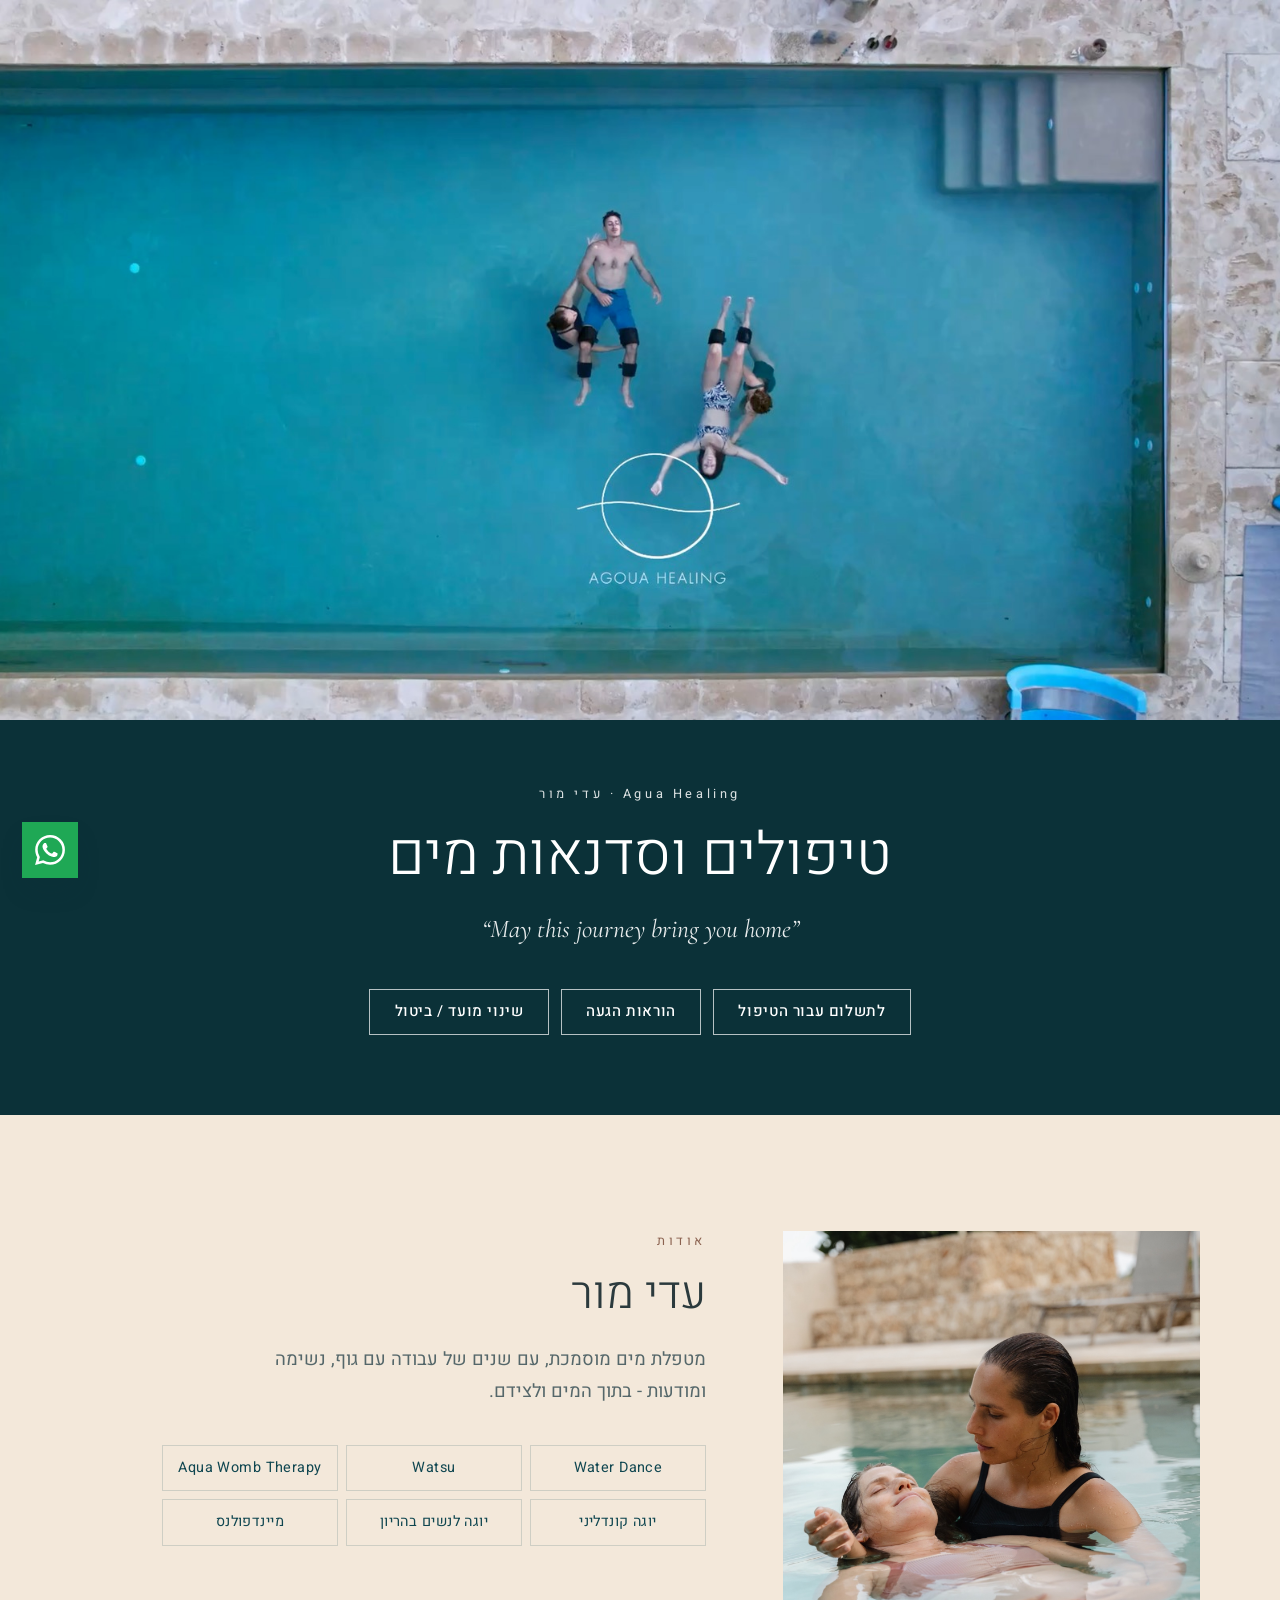
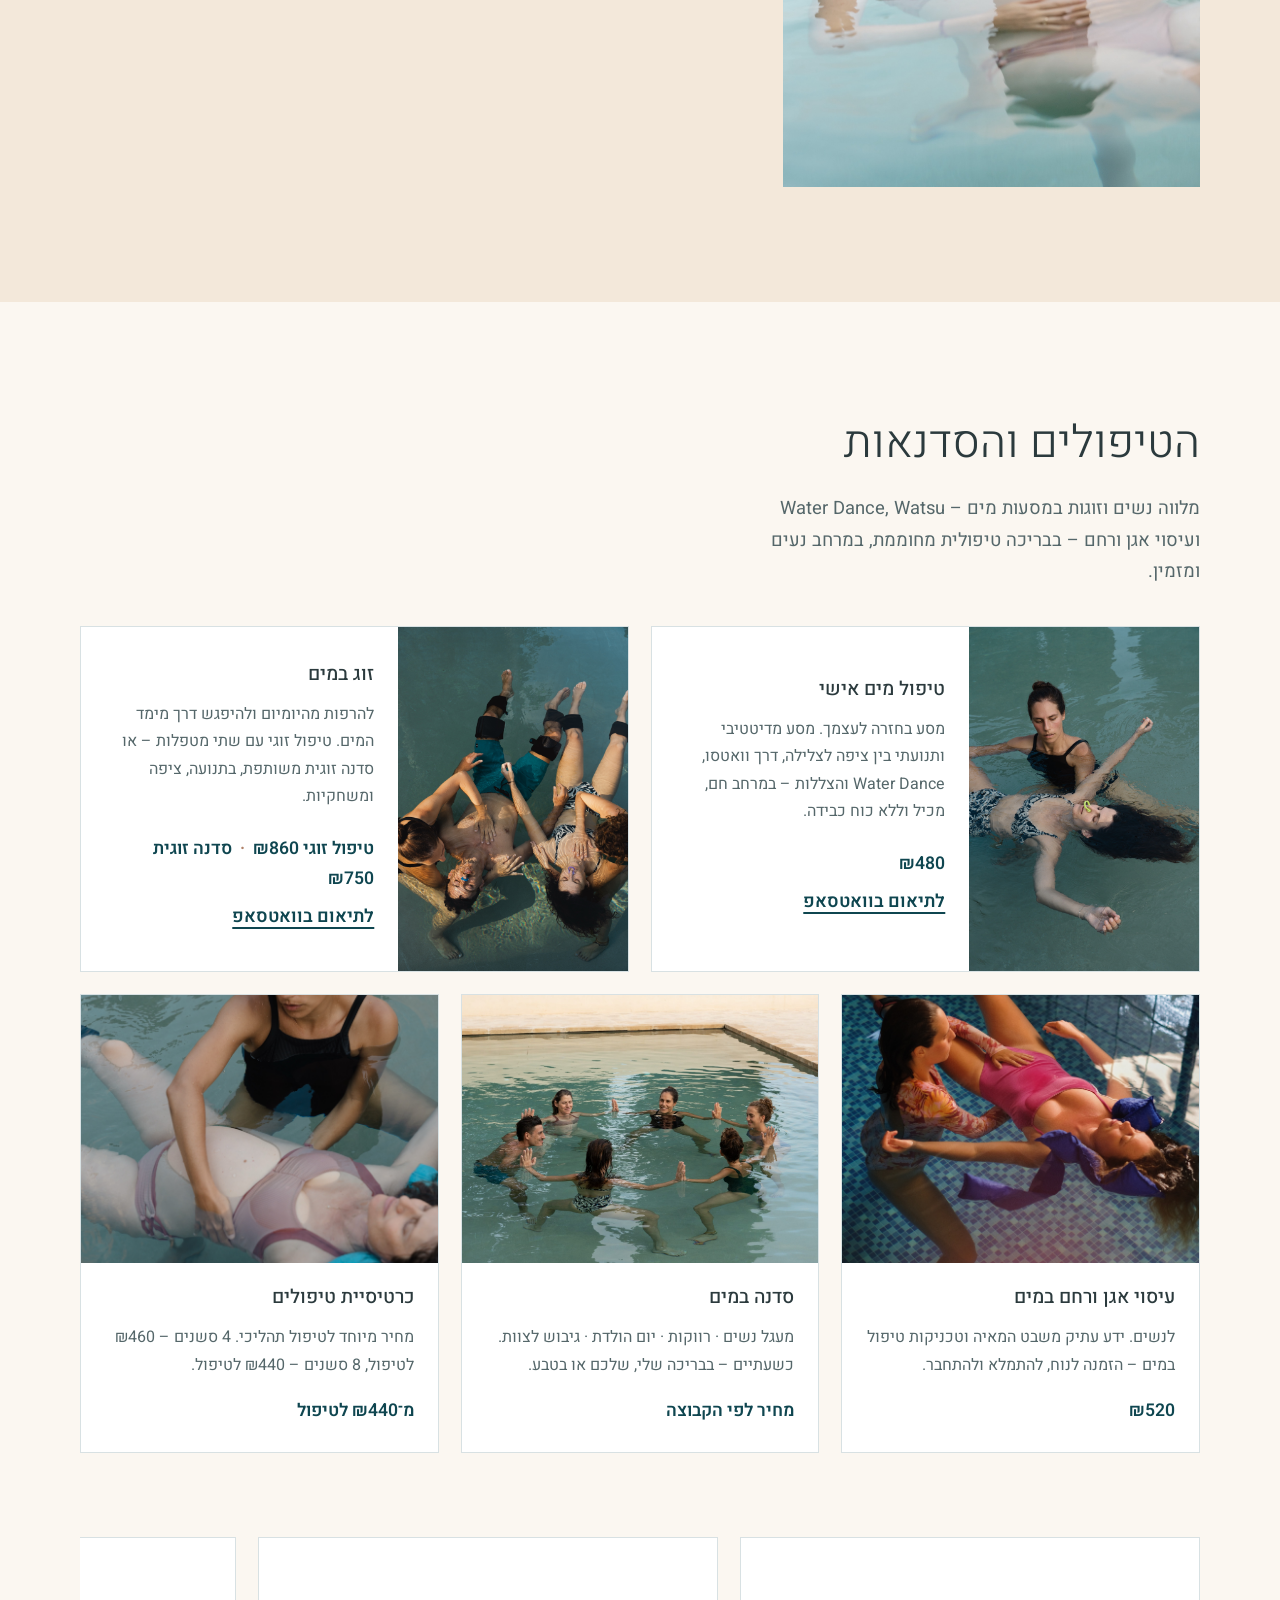
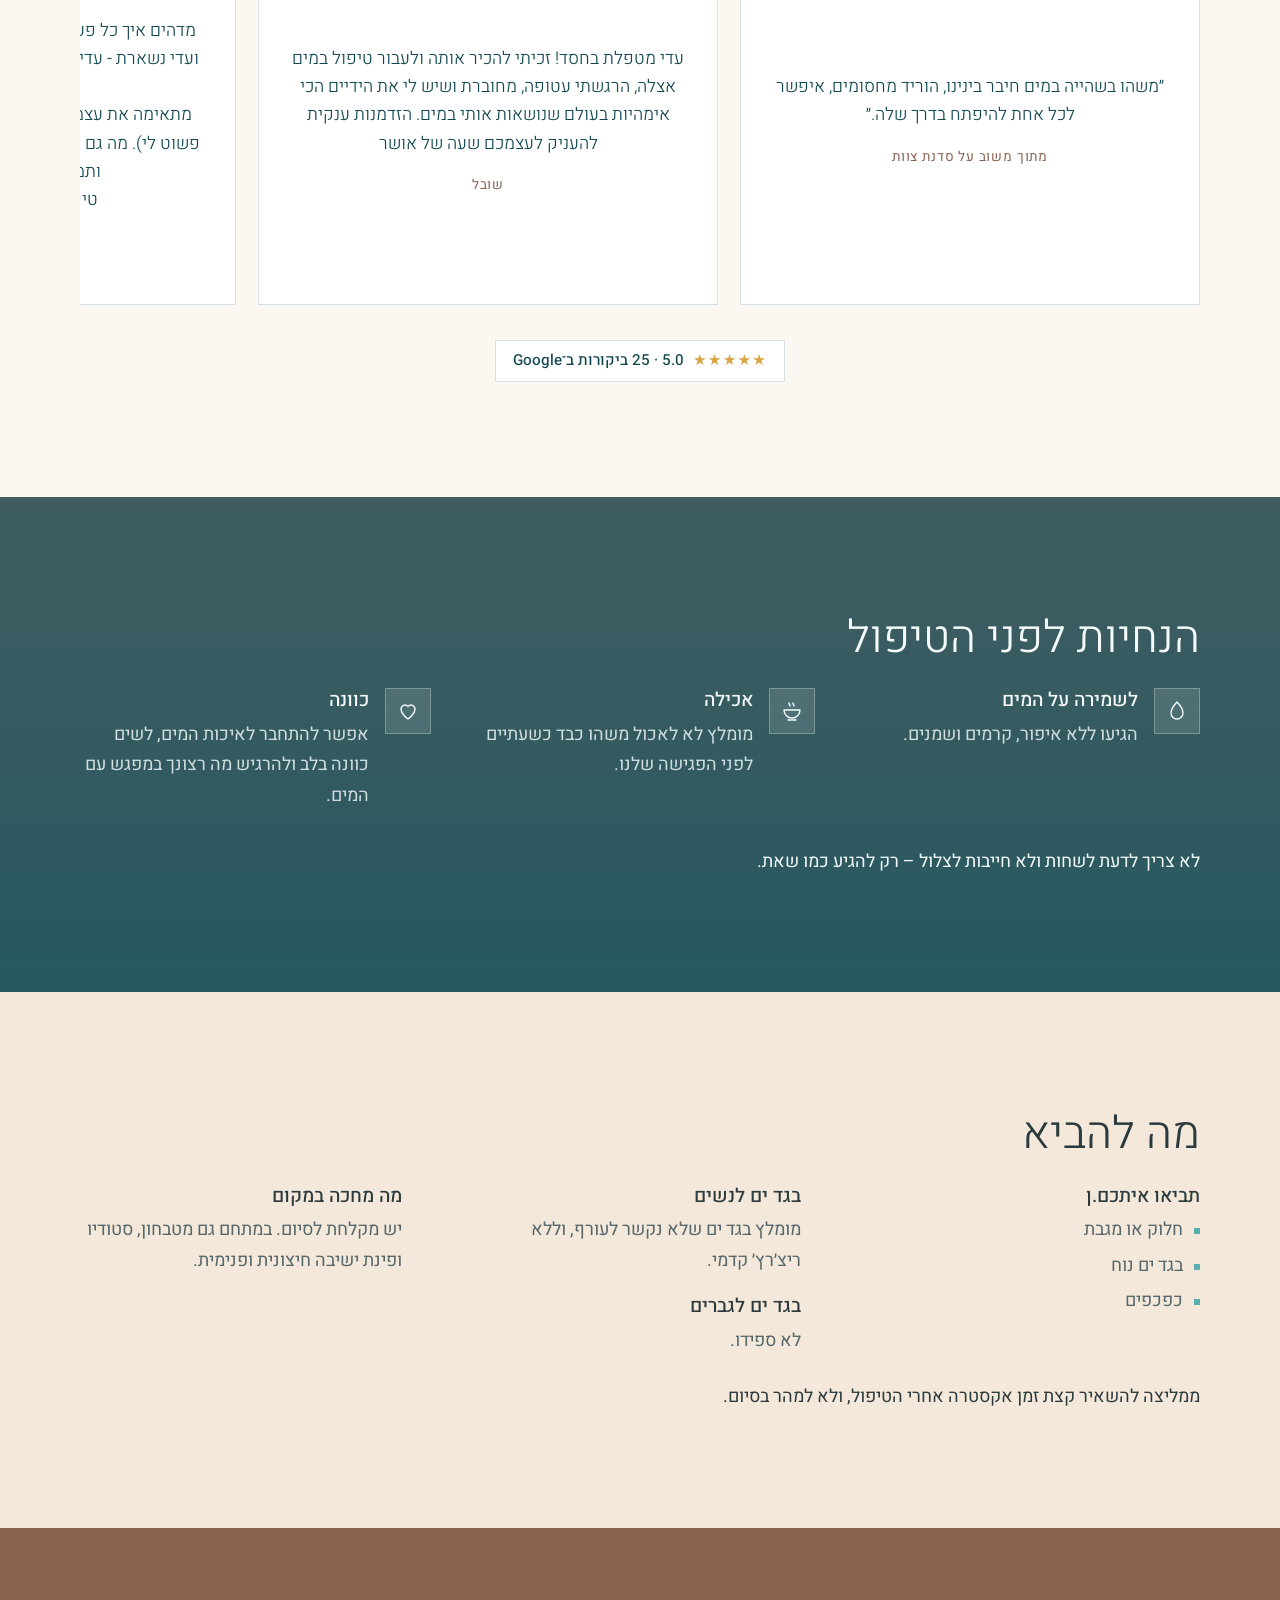
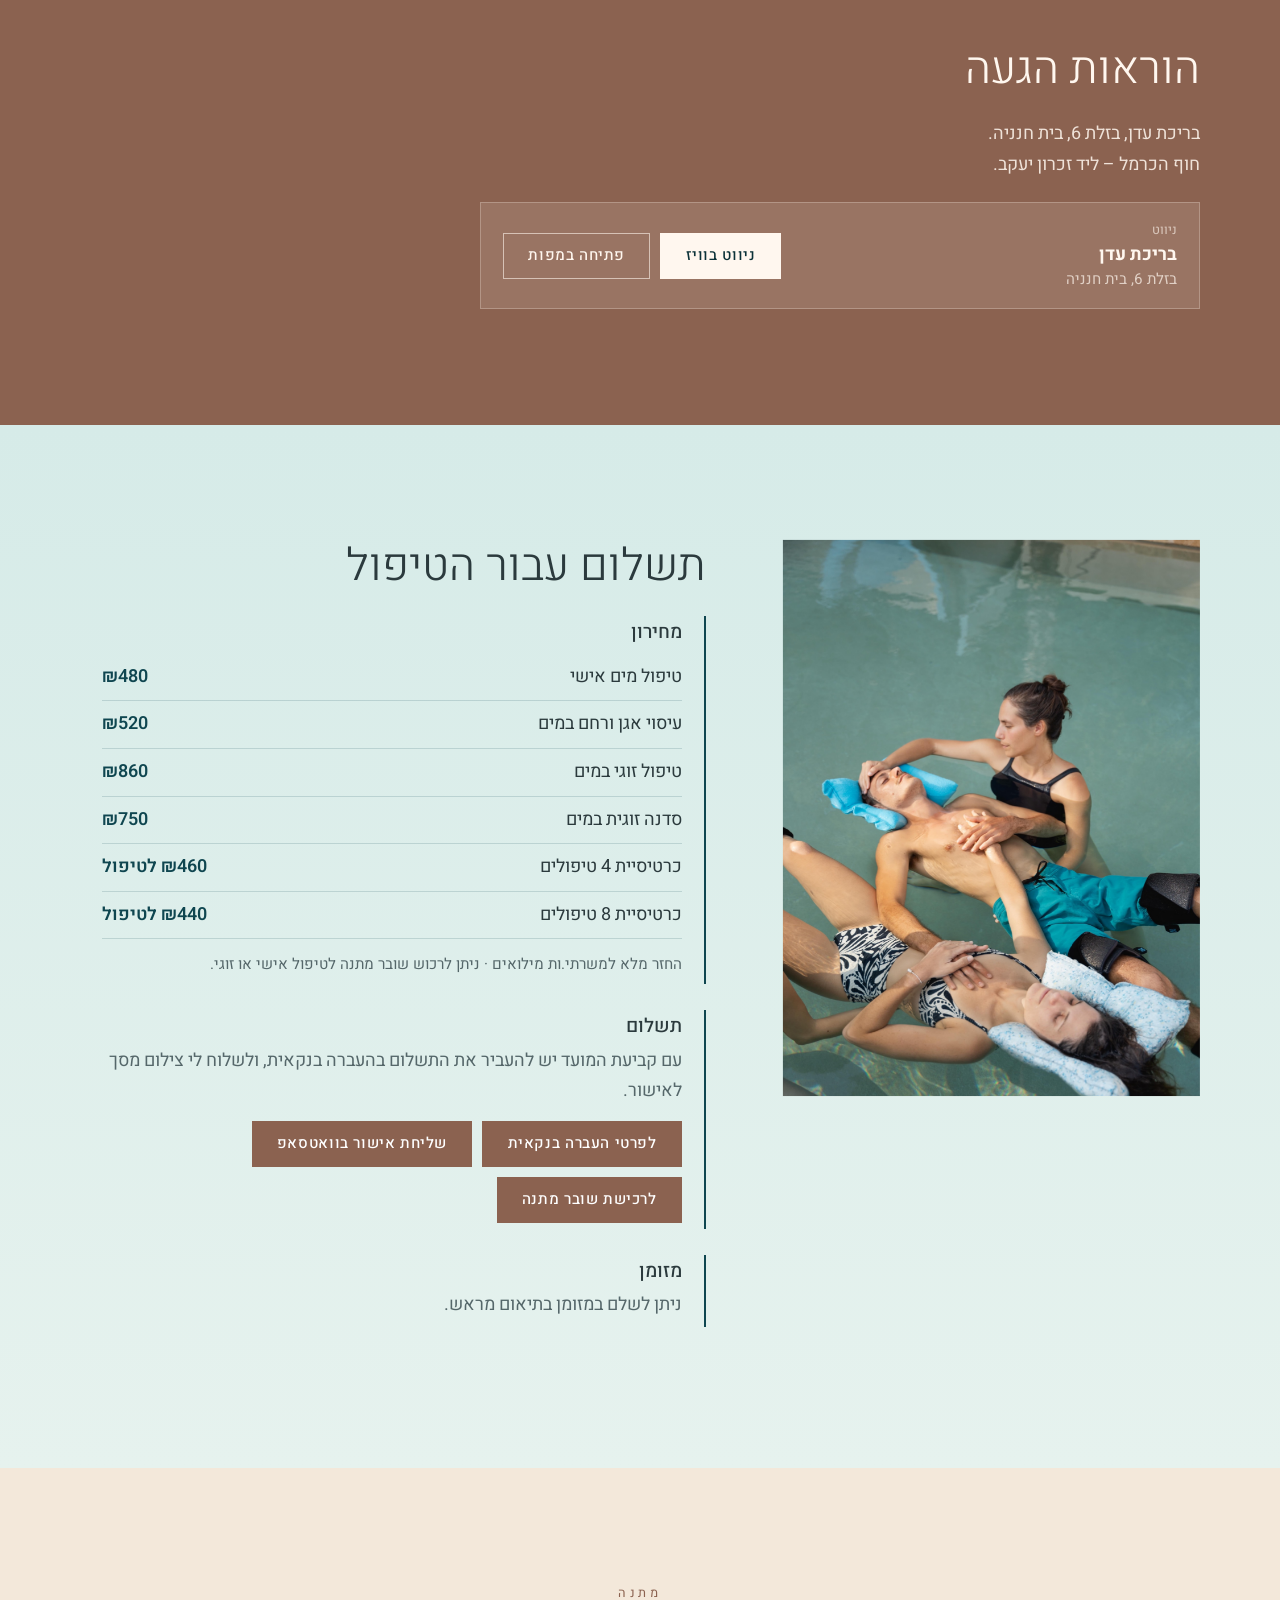
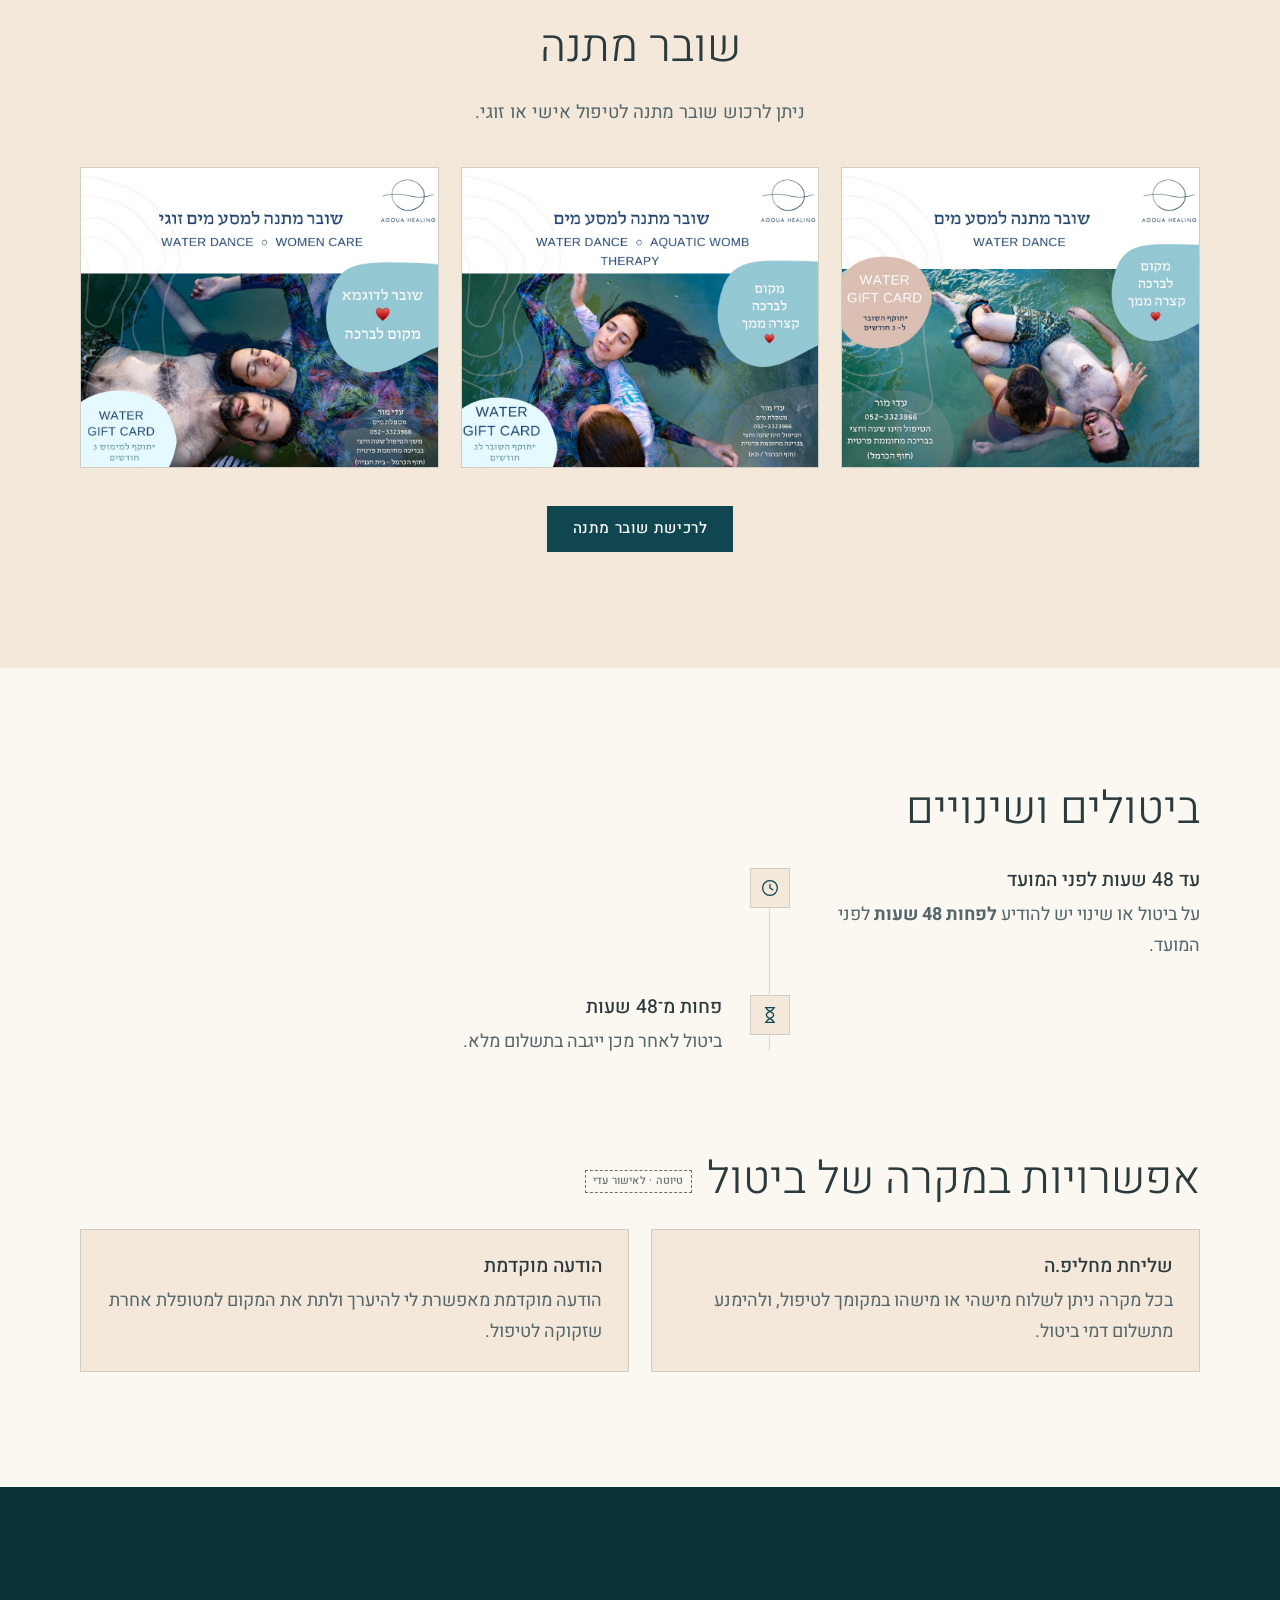
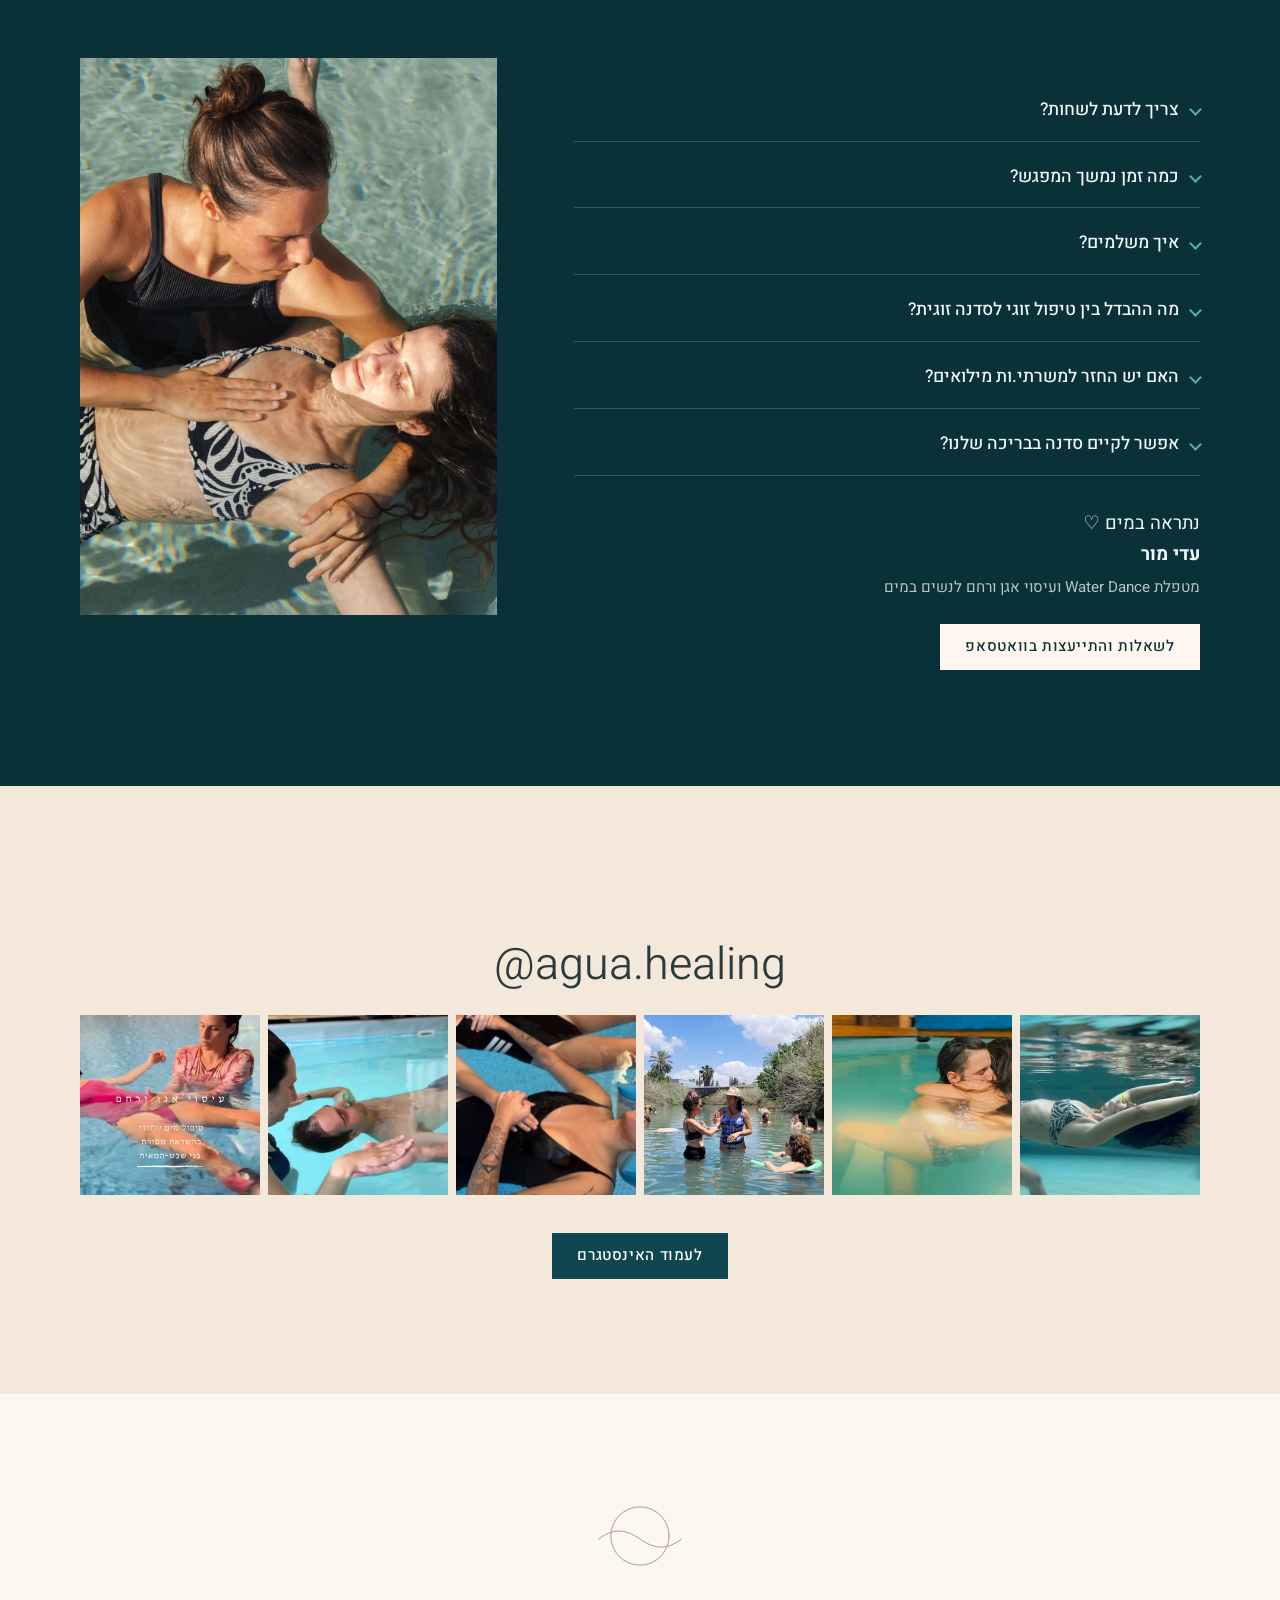
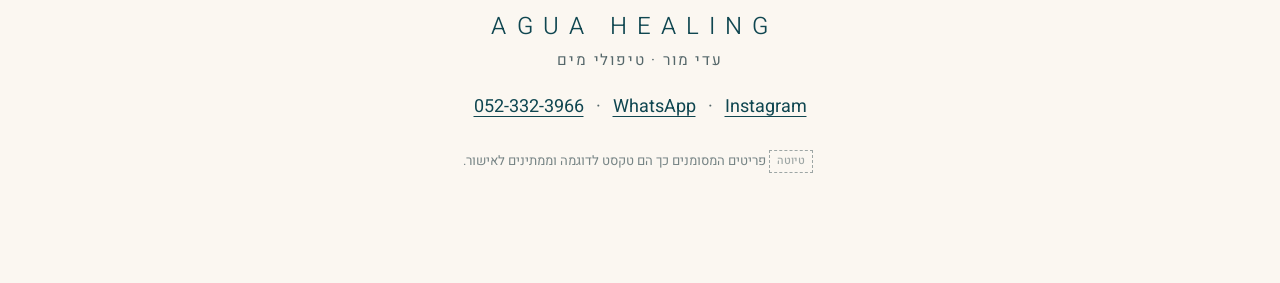
==== index.html @ d7720eac "Deploy dev d6b01df" ====
<!doctype html>
<html lang="he" dir="rtl">
<head>
  <meta charset="utf-8">
  <meta name="robots" content="noindex, nofollow">
  <meta name="viewport" content="width=device-width, initial-scale=1">
  <title>עדי מור · טיפולי מים – Agua Healing</title>
  <meta name="description" content="טיפולי מים בציפה וצלילה וסדנאות בבריכת עדן, בית חנניה. Water Dance, וואטסו ועיסוי אגן ורחם במים. טיפולים, מחירים, הגעה ותשלום.">
  <meta name="color-scheme" content="light dark">
  <meta name="theme-color" content="#f3e8da">
  <link rel="preconnect" href="https://fonts.googleapis.com">
  <link rel="preconnect" href="https://fonts.gstatic.com" crossorigin>
  <link href="https://fonts.googleapis.com/css2?family=Cormorant+Garamond:ital,wght@1,400;1,500&family=Heebo:wght@300;400;500;600;700&display=swap" rel="stylesheet">
  <link rel="stylesheet" href="css/styles.css">
  <script>
    (function (root) {
      root.classList.add('js');
      // Samsung Internet in dark mode repaints light pages dark and ignores color-scheme. The page
      // cannot tell when that is happening (prefers-color-scheme reports light and system colors
      // resolve light there), so 'fd' is set for every Samsung Internet visitor. It switches on the
      // guard in styles.css / main.js. '#fd' in the address forces it on in any browser, for testing.
      if (/SamsungBrowser/i.test(navigator.userAgent) || location.hash === '#fd') root.classList.add('fd');
    })(document.documentElement);
  </script>
</head>
<body>

  <!-- ============ HERO ============ -->
  <header class="hero" id="top">
    <!-- Adi's film carries its own titles in the middle of the frame, so the page's
         heading sits below it rather than on top. -->
    <figure class="hero__media">
      <video autoplay muted loop playsinline preload="metadata" poster="assets/img/hero-poster.jpg" width="1920" height="1080" aria-label="סרטון: טיפולי וסדנאות מים בבריכה">
        <!-- HEVC first: same quality at about 60% of the size; browsers without it fall back to H.264 -->
        <source src="assets/video/hero-hevc.mp4" type='video/mp4; codecs="hvc1"'>
        <source src="assets/video/hero.mp4" type="video/mp4">
      </video>
    </figure>
    <div class="hero__text">
      <div class="wrap">
        <p class="eyebrow load" style="--d:0">Agua Healing · עדי מור</p>
        <h1 class="load" style="--d:1">טיפולים וסדנאות מים</h1>
        <p class="slogan load" style="--d:2">“May this journey bring you home”</p>
        <nav class="hero__nav load" style="--d:3" aria-label="ניווט מהיר">
          <a class="btn" href="#payment">לתשלום עבור הטיפול</a>
          <a class="btn" href="#directions">הוראות הגעה</a>
          <a class="btn" href="#cancel">שינוי מועד / ביטול</a>
        </nav>
      </div>
    </div>
  </header>

  <main>

    <!-- ============ ABOUT ============ -->
    <section class="section section--sand" id="about">
      <div class="wrap split split--about">
        <figure class="split__media reveal">
          <img src="assets/img/adi-about.jpg" alt="עדי מור מטפלת בבריכה" loading="lazy" width="1466" height="2200">
        </figure>
        <div class="split__text">
          <p class="eyebrow reveal">אודות</p>
          <h2 class="reveal">עדי מור</h2>
          <p class="lead reveal">מטפלת מים מוסמכת, עם שנים של עבודה עם גוף, נשימה ומודעות - בתוך המים ולצידם.</p>
          <ul class="methods reveal">
            <li dir="ltr">Water Dance</li>
            <li dir="ltr">Watsu</li>
            <li dir="ltr">Aqua Womb Therapy</li>
            <li>יוגה קונדליני</li>
            <li>יוגה לנשים בהריון</li>
            <li>מיינדפולנס</li>
          </ul>
        </div>
      </div>
    </section>

    <!-- ============ TREATMENTS ============ -->
    <section class="section section--shell" id="treatments">
      <div class="wrap">
        <h2 class="reveal">הטיפולים והסדנאות</h2>
        <p class="lead reveal">מלווה נשים וזוגות במסעות מים – Water Dance, Watsu ועיסוי אגן ורחם – בבריכה טיפולית מחוממת, במרחב נעים ומזמין.</p>

        <div class="cards">
          <article class="card card--wide reveal">
            <img src="assets/img/treat-personal.jpg" alt="טיפול מים אישי בציפה" loading="lazy" width="1466" height="2200">
            <div class="card__body">
              <h3>טיפול מים אישי</h3>
              <p>מסע בחזרה לעצמך. מסע מדיטטיבי ותנועתי בין ציפה לצלילה, דרך וואטסו, Water Dance והצללות – במרחב חם, מכיל וללא כוח כבידה.</p>
              <p class="price">₪480</p>
              <a class="link" href="https://wa.me/972523323966?text=%D7%94%D7%99%D7%99%20%D7%A2%D7%93%D7%99%2C%20%D7%90%D7%A9%D7%9E%D7%97%20%D7%9C%D7%A4%D7%A8%D7%98%D7%99%D7%9D%20%D7%A2%D7%9C%20%D7%98%D7%99%D7%A4%D7%95%D7%9C%20%D7%9E%D7%99%D7%9D%20%D7%90%D7%99%D7%A9%D7%99" target="_blank" rel="noopener">לתיאום בוואטסאפ</a>
            </div>
          </article>

          <article class="card card--wide reveal" style="--d:1">
            <img src="assets/img/treat-couple.jpg" alt="טיפול זוגי במים" loading="lazy" width="1466" height="2200">
            <div class="card__body">
              <h3>זוג במים</h3>
              <p>להרפות מהיומיום ולהיפגש דרך מימד המים. טיפול זוגי עם שתי מטפלות – או סדנה זוגית משותפת, בתנועה, ציפה ומשחקיות.</p>
              <p class="price">טיפול זוגי ₪860 <span>·</span> סדנה זוגית ₪750</p>
              <a class="link" href="https://wa.me/972523323966?text=%D7%94%D7%99%D7%99%20%D7%A2%D7%93%D7%99%2C%20%D7%90%D7%A9%D7%9E%D7%97%20%D7%9C%D7%A4%D7%A8%D7%98%D7%99%D7%9D%20%D7%A2%D7%9C%20%D7%96%D7%95%D7%92%20%D7%91%D7%9E%D7%99%D7%9D" target="_blank" rel="noopener">לתיאום בוואטסאפ</a>
            </div>
          </article>

          <article class="card reveal">
            <img src="assets/img/treat-womb.jpg" alt="עיסוי אגן ורחם במים" loading="lazy" width="1466" height="2200">
            <div class="card__body">
              <h3>עיסוי אגן ורחם במים</h3>
              <p>לנשים. ידע עתיק משבט המאיה וטכניקות טיפול במים – הזמנה לנוח, להתמלא ולהתחבר.</p>
              <p class="price">₪520</p>
            </div>
          </article>

          <article class="card reveal" style="--d:1">
            <img src="assets/img/treat-workshop.jpg" alt="מעגל בסדנת מים" loading="lazy" width="2200" height="1901">
            <div class="card__body">
              <h3>סדנה במים</h3>
              <p>מעגל נשים · רווקות · יום הולדת · גיבוש לצוות. כשעתיים – בבריכה שלי, שלכם או בטבע.</p>
              <p class="price">מחיר לפי הקבוצה</p>
            </div>
          </article>

          <article class="card reveal" style="--d:2">
            <img src="assets/img/treat-series.jpg" alt="טיפול מים תהליכי" loading="lazy" width="1466" height="2200">
            <div class="card__body">
              <h3>כרטיסיית טיפולים</h3>
              <p>מחיר מיוחד לטיפול תהליכי. 4 סשנים – ₪460 לטיפול, 8 סשנים – ₪440 לטיפול.</p>
              <p class="price">מ־₪440 לטיפול</p>
            </div>
          </article>
        </div>

        <!-- Reviews gallery: each <blockquote class="review"> is one slide. -->
        <div class="reviews reveal">
          <blockquote class="review">
            <p>״משהו בשהייה במים חיבר בינינו, הוריד מחסומים, איפשר לכל אחת להיפתח בדרך שלה.״</p>
            <cite>מתוך משוב על סדנת צוות</cite>
          </blockquote>
          <blockquote class="review">
            <p>עדי מטפלת בחסד! זכיתי להכיר אותה ולעבור טיפול במים אצלה, הרגשתי עטופה, מחוברת ושיש לי את הידיים הכי אימהיות בעולם שנושאות אותי במים. הזדמנות ענקית להעניק לעצמכם שעה של אושר</p>
            <cite>שובל</cite>
          </blockquote>
          <blockquote class="review">
            <p>פעם שלישית שלי!<br>מדהים איך כל פעם החוויה שאני עוברת עם עצמי אחרת ועדי נשארת - עדי. קשובה, מכילה, מאפשרת לכל פחד או חשש מקום.<br>מתאימה את עצמה אלי ומאפשרת לי להתמסר (וזה לא פשוט לי). מה גם שזה לא נגמר במים, קיבלתי אחרי מקום ותמיכה לאדוות של הטיפול.<br>טיפול שהוא מסע ✨☀️🌻</p>
            <cite>אביב</cite>
          </blockquote>
          <blockquote class="review">
            <p>מפגש אישי למטפלת<br>אהובה אני רוצה להודות לך על המפגשי מים שלנו🩵<br>שמחה כל כך שבחרתי ללמוד דווקא ממך. הרגשתי שהיית מאוד מדויקת עבורי🌺, למדתי ממך המון גם מהידע והניסיון שלך וגם ברמה הפרקטית, איך לגשת לגוף של אישה בהריון ולעבוד איתו ברגישות ובביטחון.<br>הגעתי לזה עם הרבה יראת כבוד, ואפילו לא מעט חששות, אבל הדבר הכי משמעותי שקיבלתי ממך היה הביטחון לעשות את הצעד הזה ולהתחיל לטפל בנשים בכל שלבי ההריון, אחרי הטרימסטר הראשון.<br>תודה על המפגשים האלה, על המקצועיות, המסירות ובעיקר על הלב והעיניים הטובות🙏🏼<br>ממליצה בחום לכל מטפלת מים לעבור איתך את המפגשים האלה ולקבל עוד כלים שיתמכו בה בטיפולי הריון במים.</p>
            <cite>שני</cite>
          </blockquote>
        </div>
        <p class="rating reveal">
          <a href="https://share.google/HLH2CsZnw2TbBk92T" target="_blank" rel="noopener"><span class="rating__stars" aria-hidden="true">★★★★★</span> <span>5.0 · 25 ביקורות ב־Google</span></a>
        </p>
      </div>
    </section>

    <!-- ============ GUIDELINES ============ -->
    <section class="section section--photo" id="guidelines">
      <div class="wrap">
        <h2 class="reveal">הנחיות לפני הטיפול</h2>
        <div class="trio">
          <div class="trio__item reveal">
            <span class="ico"><svg viewBox="0 0 24 24"><path d="M12 3s6 6.3 6 11a6 6 0 0 1-12 0c0-4.700 6-11 6-11z"/></svg></span>
            <div>
              <h3>לשמירה על המים</h3>
              <p>הגיעו ללא איפור, קרמים ושמנים.</p>
            </div>
          </div>
          <div class="trio__item reveal" style="--d:1">
            <span class="ico"><svg viewBox="0 0 24 24"><path d="M4 11h16a8 8 0 0 1-16 0z"/><path d="M9 4c0 1.500 1 1.500 1 3M13 4c0 1.500 1 1.500 1 3M8 21h8"/></svg></span>
            <div>
              <h3>אכילה</h3>
              <p>מומלץ לא לאכול משהו כבד כשעתיים לפני הפגישה שלנו.</p>
            </div>
          </div>
          <div class="trio__item reveal" style="--d:2">
            <span class="ico"><svg viewBox="0 0 24 24"><path d="M12 20s-7-4.400-7-10a4 4 0 0 1 7-2.600A4 4 0 0 1 19 10c0 5.600-7 10-7 10z"/></svg></span>
            <div>
              <h3>כוונה</h3>
              <p>אפשר להתחבר לאיכות המים, לשים כוונה בלב ולהרגיש מה רצונך במפגש עם המים.</p>
            </div>
          </div>
        </div>
        <p class="note reveal">לא צריך לדעת לשחות ולא חייבות לצלול – רק להגיע כמו שאת.</p>
      </div>
    </section>

    <!-- ============ WHAT TO BRING ============ -->
    <section class="section section--sand" id="bring">
      <div class="wrap">
        <h2 class="reveal">מה להביא</h2>
        <div class="duo duo--3">
          <div class="reveal">
            <h3>תביאו איתכם.ן</h3>
            <ul class="ticks">
              <li>חלוק או מגבת</li>
              <li>בגד ים נוח</li>
              <li>כפכפים</li>
            </ul>
          </div>
          <div class="reveal" style="--d:1">
            <h3>בגד ים לנשים</h3>
            <p>מומלץ בגד ים שלא נקשר לעורף, וללא ריצ׳רץ׳ קדמי.</p>
            <h3 class="h3--gap">בגד ים לגברים</h3>
            <p>לא ספידו.</p>
          </div>
          <div class="reveal" style="--d:2">
            <h3>מה מחכה במקום</h3>
            <p>יש מקלחת לסיום. במתחם גם מטבחון, סטודיו ופינת ישיבה חיצונית ופנימית.</p>
          </div>
        </div>
        <p class="note reveal">ממליצה להשאיר קצת זמן אקסטרה אחרי הטיפול, ולא למהר בסיום.</p>
      </div>
    </section>

    <!-- ============ DIRECTIONS ============ -->
    <section class="section section--clay" id="directions">
      <div class="wrap">
        <h2 class="reveal">הוראות הגעה</h2>
        <div class="reveal">
          <p>בריכת עדן, בזלת 6, בית חנניה.</p>
          <p>חוף הכרמל – ליד זכרון יעקב.</p>
          <div class="mapcard">
            <div class="mapcard__text">
              <span class="mapcard__src">ניווט</span>
              <strong>בריכת עדן</strong>
              <span>בזלת 6, בית חנניה</span>
            </div>
            <div class="mapcard__actions">
              <a class="btn btn--light" href="https://waze.com/ul/hsvbc4c0jx" target="_blank" rel="noopener">ניווט בוויז</a>
              <a class="btn btn--ghost" href="https://www.google.com/maps/search/?api=1&query=%D7%91%D7%96%D7%9C%D7%AA+6+%D7%91%D7%99%D7%AA+%D7%97%D7%A0%D7%A0%D7%99%D7%94" target="_blank" rel="noopener">פתיחה במפות</a>
            </div>
          </div>
        </div>
      </div>
    </section>

    <!-- ============ PAYMENT ============ -->
    <section class="section section--aqua" id="payment">
      <div class="wrap split">
        <figure class="split__media reveal">
          <img src="assets/img/session-02.jpg" alt="טיפול זוגי בבריכה" loading="lazy" width="1466" height="2200">
        </figure>
        <div class="split__text">
          <h2 class="reveal">תשלום עבור הטיפול</h2>

          <div class="bar reveal">
            <h3>מחירון</h3>
            <ul class="prices">
              <li><span>טיפול מים אישי</span><b>₪480</b></li>
              <li><span>עיסוי אגן ורחם במים</span><b>₪520</b></li>
              <li><span>טיפול זוגי במים</span><b>₪860</b></li>
              <li><span>סדנה זוגית במים</span><b>₪750</b></li>
              <li><span>כרטיסיית 4 טיפולים</span><b>₪460 לטיפול</b></li>
              <li><span>כרטיסיית 8 טיפולים</span><b>₪440 לטיפול</b></li>
            </ul>
            <p class="fine">החזר מלא למשרתי.ות מילואים · ניתן לרכוש שובר מתנה לטיפול אישי או זוגי.</p>
          </div>

          <div class="bar reveal">
            <h3>תשלום</h3>
            <p>עם קביעת המועד יש להעביר את התשלום בהעברה בנקאית, ולשלוח לי צילום מסך לאישור.</p>
            <div class="bar__btns">
              <button class="btn btn--clay" type="button" data-todo>לפרטי העברה בנקאית</button>
              <a class="btn btn--clay" href="https://wa.me/972523323966?text=%D7%94%D7%99%D7%99%20%D7%A2%D7%93%D7%99%2C%20%D7%9E%D7%A6%D7%95%D7%A8%D7%A3%20%D7%A6%D7%99%D7%9C%D7%95%D7%9D%20%D7%9E%D7%A1%D7%9A%20%D7%A9%D7%9C%20%D7%94%D7%94%D7%A2%D7%91%D7%A8%D7%94" target="_blank" rel="noopener">שליחת אישור בוואטסאפ</a>
              <a class="btn btn--clay" href="https://wa.me/972523323966?text=%D7%94%D7%99%D7%99%20%D7%A2%D7%93%D7%99%2C%20%D7%90%D7%A9%D7%9E%D7%97%20%D7%9C%D7%A8%D7%9B%D7%95%D7%A9%20%D7%A9%D7%95%D7%91%D7%A8%20%D7%9E%D7%AA%D7%A0%D7%94" target="_blank" rel="noopener">לרכישת שובר מתנה</a>
            </div>
          </div>

          <div class="bar reveal">
            <h3>מזומן</h3>
            <p>ניתן לשלם במזומן בתיאום מראש.</p>
          </div>
        </div>
      </div>
    </section>

    <!-- ============ GIFT VOUCHER ============ -->
    <section class="section section--sand" id="gift">
      <div class="wrap gift">
        <p class="eyebrow reveal">מתנה</p>
        <h2 class="reveal">שובר מתנה</h2>
        <p class="lead reveal">ניתן לרכוש שובר מתנה לטיפול אישי או זוגי.</p>
        <div class="vouchers reveal">
          <img src="assets/img/voucher-a.jpg" alt="שובר מתנה למסע מים – Water Dance" loading="lazy" width="940" height="788">
          <img src="assets/img/voucher-b.jpg" alt="שובר מתנה למסע מים – Water Dance ו־Aquatic Womb Therapy" loading="lazy" width="940" height="788">
          <img src="assets/img/voucher-c.jpg" alt="שובר מתנה למסע מים זוגי" loading="lazy" width="940" height="788">
        </div>
        <a class="btn reveal" href="https://wa.me/972523323966?text=%D7%94%D7%99%D7%99%20%D7%A2%D7%93%D7%99%2C%20%D7%90%D7%A9%D7%9E%D7%97%20%D7%9C%D7%A8%D7%9B%D7%95%D7%A9%20%D7%A9%D7%95%D7%91%D7%A8%20%D7%9E%D7%AA%D7%A0%D7%94" target="_blank" rel="noopener">לרכישת שובר מתנה</a>
      </div>
    </section>

    <!-- ============ CANCELLATION ============ -->
    <section class="section section--shell" id="cancel">
      <div class="wrap">
        <h2 class="reveal">ביטולים ושינויים</h2>
        <ol class="timeline">
          <li class="reveal">
            <span class="timeline__ico"><svg viewBox="0 0 24 24"><circle cx="12" cy="12" r="8"/><path d="M12 8v4l3 2"/></svg></span>
            <div>
              <h3>עד 48 שעות לפני המועד</h3>
              <p>על ביטול או שינוי יש להודיע <b>לפחות 48 שעות</b> לפני המועד.</p>
            </div>
          </li>
          <li class="reveal">
            <span class="timeline__ico"><svg viewBox="0 0 24 24"><path d="M7 4h10M7 20h10M8 4c0 4 8 4 8 8s-8 4-8 8M16 4c0 4-8 4-8 8s8 4 8 8"/></svg></span>
            <div>
              <h3>פחות מ־48 שעות</h3>
              <p>ביטול לאחר מכן ייגבה בתשלום מלא.</p>
            </div>
          </li>
        </ol>

        <h2 class="reveal h2--second">אפשרויות במקרה של ביטול <span class="draft">טיוטה · לאישור עדי</span></h2>
        <div class="options">
          <div class="option reveal">
            <h3>שליחת מחליפ.ה</h3>
            <p>בכל מקרה ניתן לשלוח מישהי או מישהו במקומך לטיפול, ולהימנע מתשלום דמי ביטול.</p>
          </div>
          <div class="option reveal" style="--d:1">
            <h3>הודעה מוקדמת</h3>
            <p>הודעה מוקדמת מאפשרת לי להיערך ולתת את המקום למטופלת אחרת שזקוקה לטיפול.</p>
          </div>
        </div>
      </div>
    </section>

    <!-- ============ FAQ ============ -->
    <section class="section section--deep" id="faq">
      <div class="wrap split split--faq">
        <div class="split__text">
          <h2 class="reveal">למקרה ששאלת את עצמך…</h2>
          <div class="faq">
            <details class="reveal">
              <summary>צריך לדעת לשחות?</summary>
              <p>לא צריך לדעת לשחות ולא חייבות לצלול. רק להגיע כמו שאת.</p>
            </details>
            <details class="reveal">
              <summary>כמה זמן נמשך המפגש?</summary>
              <p>זמן במים – 50 דקות, זמן במתחם – שעה וחצי. סדנה קבוצתית נמשכת כשעתיים ומותאמת לאופי ולגודל הקבוצה.</p>
            </details>
            <details class="reveal">
              <summary>איך משלמים?</summary>
              <p>בהעברה בנקאית עם קביעת המועד, ושליחת צילום מסך לאישור. ניתן לשלם במזומן בתיאום מראש.</p>
            </details>
            <details class="reveal">
              <summary>מה ההבדל בין טיפול זוגי לסדנה זוגית?</summary>
              <p>בטיפול זוגי שתי מטפלות מעניקות טיפול אישי לכל אחד ואחת, במקביל ובאותו מרחב מים. בסדנה זוגית זהו מפגש משותף איתי, שבו חוקרים את הקשר דרך תנועה, ציפה, משחקיות, מגע וצלילה עדינה.</p>
            </details>
            <details class="reveal">
              <summary>האם יש החזר למשרתי.ות מילואים?</summary>
              <p>כן. ניתן לקבל החזר מלא למשרתי.ות מילואים.</p>
            </details>
            <details class="reveal">
              <summary>אפשר לקיים סדנה בבריכה שלנו?</summary>
              <p>כן. את הסדנאות ניתן לקיים בבריכה הטיפולית שלי, בבריכה שלכם או בטבע. ניתן גם להזמין טיפול פרטי בבית הלקוחה.</p>
            </details>
          </div>
          <p class="signoff reveal">נתראה במים ♡<br><b>עדי מור</b><br><span>מטפלת Water Dance ועיסוי אגן ורחם לנשים במים</span></p>
          <a class="btn btn--light reveal" href="https://wa.me/972523323966" target="_blank" rel="noopener">לשאלות והתייעצות בוואטסאפ</a>
        </div>
        <figure class="split__media reveal">
          <img src="assets/img/session-01.jpg" alt="טיפול בציפה" loading="lazy" width="2200" height="1466">
        </figure>
      </div>
    </section>

    <!-- ============ INSTAGRAM ============ -->
    <!-- A fixed selection of her posts, not a live feed; every tile opens the profile. -->
    <section class="section section--sand" id="instagram">
      <div class="wrap insta">
        <p class="eyebrow reveal">Instagram</p>
        <h2 class="reveal" dir="ltr">@agua.healing</h2>
        <div class="insta__grid reveal">
          <a href="https://www.instagram.com/agua.healing" target="_blank" rel="noopener"><img src="assets/img/ig-01-mayim-haim.jpg" alt="ציפה מתחת למים" loading="lazy" width="360" height="640"></a>
          <a href="https://www.instagram.com/agua.healing" target="_blank" rel="noopener"><img src="assets/img/ig-10-couple-color.jpg" alt="זוג בבריכה" loading="lazy" width="360" height="640"></a>
          <a href="https://www.instagram.com/agua.healing" target="_blank" rel="noopener"><img src="assets/img/ig-06-workshops.jpg" alt="סדנת מים" loading="lazy" width="360" height="640"></a>
          <a href="https://www.instagram.com/agua.healing" target="_blank" rel="noopener"><img src="assets/img/ig-12-joy.jpg" alt="ציפה בבריכה" loading="lazy" width="360" height="640"></a>
          <a href="https://www.instagram.com/agua.healing" target="_blank" rel="noopener"><img src="assets/img/ig-09-couple-workshop.jpg" alt="סדנה זוגית במים" loading="lazy" width="360" height="640"></a>
          <a href="https://www.instagram.com/agua.healing" target="_blank" rel="noopener"><img src="assets/img/ig-02-womb.jpg" alt="עיסוי אגן ורחם במים" loading="lazy" width="360" height="640"></a>
        </div>
        <a class="btn reveal" href="https://www.instagram.com/agua.healing" target="_blank" rel="noopener">לעמוד האינסטגרם</a>
      </div>
    </section>
  </main>

  <!-- ============ FOOTER ============ -->
  <footer class="footer">
    <div class="wrap reveal">
      <svg class="logo" viewBox="0 0 120 120" aria-hidden="true">
        <circle cx="60" cy="60" r="38"/>
        <path d="M6 64c18-14 34-14 54 0s36 14 54 0"/>
      </svg>
      <p class="footer__name">AGUA HEALING</p>
      <p class="footer__tag">עדי מור · טיפולי מים</p>
      <p class="footer__links">
        <a href="https://www.instagram.com/agua.healing" target="_blank" rel="noopener">Instagram</a>
        <span>·</span>
        <a href="https://wa.me/972523323966" target="_blank" rel="noopener">WhatsApp</a>
        <span>·</span>
        <a href="tel:+972523323966" dir="ltr">052-332-3966</a>
      </p>
      <p class="footer__legend"><span class="draft">טיוטה</span> פריטים המסומנים כך הם טקסט לדוגמה וממתינים לאישור.</p>
    </div>
  </footer>

  <a class="fab" href="https://wa.me/972523323966" target="_blank" rel="noopener" aria-label="וואטסאפ לעדי">
    <svg viewBox="0 0 24 24"><path d="M17.472 14.382c-.297-.149-1.758-.867-2.03-.967-.273-.099-.471-.148-.67.15-.197.297-.767.966-.94 1.164-.173.199-.347.223-.644.075-.297-.15-1.255-.463-2.39-1.475-.883-.788-1.48-1.761-1.653-2.059-.173-.297-.018-.458.13-.606.134-.133.298-.347.446-.52.149-.174.198-.298.298-.497.099-.198.05-.371-.025-.52-.075-.149-.669-1.612-.916-2.207-.242-.579-.487-.5-.669-.51-.173-.008-.371-.01-.57-.01-.198 0-.52.074-.792.372-.272.297-1.04 1.016-1.04 2.479 0 1.462 1.065 2.875 1.213 3.074.149.198 2.096 3.2 5.077 4.487.709.306 1.262.489 1.694.625.712.227 1.36.195 1.871.118.571-.085 1.758-.719 2.006-1.413.248-.694.248-1.289.173-1.413-.074-.124-.272-.198-.57-.347m-5.421 7.403h-.004a9.87 9.87 0 01-5.031-1.378l-.361-.214-3.741.982.998-3.648-.235-.374a9.86 9.86 0 01-1.51-5.26c.001-5.45 4.436-9.884 9.888-9.884 2.64 0 5.122 1.03 6.988 2.898a9.825 9.825 0 012.893 6.994c-.003 5.45-4.437 9.884-9.885 9.884m8.413-18.297A11.815 11.815 0 0012.05 0C5.495 0 .16 5.335.157 11.892c0 2.096.547 4.142 1.588 5.945L.057 24l6.305-1.654a11.882 11.882 0 005.683 1.448h.005c6.554 0 11.89-5.335 11.893-11.893a11.821 11.821 0 00-3.48-8.413z"/></svg>
  </a>

  <div class="toast" role="status" aria-live="polite" hidden>יתווסף בקרוב</div>

  <script src="js/main.js"></script>
</body>
</html>
---- css/styles.css ----
:root {
  /* The page has one look. Declaring dark support (here and in the media query
     at the bottom of this block) is what stops phone browsers such as Samsung
     Internet from applying their own forced dark conversion. */
  color-scheme: light dark;
  --shell: #fbf7f1;
  --sand: #f3e8da;
  --aqua: #d6ebe8;
  --pool: #58aeb0;
  --lagoon: #0f4650;
  --deep: #0b3138;
  --clay: #b0826a;
  --clay-dark: #8b6250;
  --ink: #2b3a3d;
  --ink-soft: #55676a;
  --line: rgba(15, 70, 80, .16);
  --ease: cubic-bezier(.2, .7, .2, 1);
}

/* Intentionally the same palette as above: this is the page's "dark theme". */
@media (prefers-color-scheme: dark) {
  :root {
    --shell: #fbf7f1;
    --sand: #f3e8da;
    --aqua: #d6ebe8;
    --pool: #58aeb0;
    --lagoon: #0f4650;
    --deep: #0b3138;
    --clay: #b0826a;
    --clay-dark: #8b6250;
    --ink: #2b3a3d;
    --ink-soft: #55676a;
    --line: rgba(15, 70, 80, .16);
  }
  html, body { background: #fbf7f1; color: #2b3a3d; }
}

*, *::before, *::after { box-sizing: border-box; }

html { scroll-behavior: smooth; scroll-padding-top: 24px; background: var(--shell); }

body {
  margin: 0;
  font-family: "Heebo", system-ui, sans-serif;
  font-size: 18px;
  line-height: 1.7;
  color: var(--ink);
  background: var(--shell);
  -webkit-font-smoothing: antialiased;
  overflow-x: hidden;
}

img { display: block; max-width: 100%; height: auto; }
h1, h2, h3, p, ol, ul, figure, blockquote { margin: 0; }
ol, ul { padding: 0; list-style: none; }

h1 { font-size: clamp(2.2rem, 5.2vw, 3.7rem); font-weight: 300; line-height: 1.15; }
h2 { font-size: clamp(1.9rem, 4vw, 2.8rem); font-weight: 300; line-height: 1.2; margin-bottom: 1.4rem; }
h3 { font-size: 1.2rem; font-weight: 500; line-height: 1.35; margin-bottom: .35rem; }

.wrap { width: min(1120px, 100% - 40px); margin-inline: auto; }
.section { padding: clamp(64px, 9vw, 120px) 0; position: relative; }
.section--shell { background: var(--shell); }
.section--sand { background: var(--sand); }
.section--aqua { background: linear-gradient(180deg, var(--aqua), #e6f2ee); }
.section--clay { background: var(--clay-dark); color: #fff7ef; }
.section--deep { background: var(--deep); color: #eef7f6; }
.lead { font-size: 1.15rem; color: var(--ink-soft); max-width: 46ch; margin-bottom: 2.4rem; }

/* ---------- buttons ---------- */
.btn {
  display: inline-flex; align-items: center; justify-content: center;
  padding: .8em 1.6em;
  font: 500 .95rem/1.3 "Heebo", sans-serif; letter-spacing: .04em;
  color: #fff; background: var(--lagoon);
  border: 1px solid transparent; border-radius: 0;
  text-decoration: none; cursor: pointer;
  transition: background .25s, color .25s, border-color .25s;
}
.btn:hover { background: var(--deep); }
.btn:focus-visible, .link:focus-visible, summary:focus-visible, .fab:focus-visible { outline: 3px solid var(--pool); outline-offset: 3px; }
.btn--clay { background: var(--clay-dark); }
.btn--clay:hover { background: #74503f; }
.btn--light { background: #fff7ef; color: var(--deep); }
.btn--light:hover { background: #fff; }
.btn--ghost { background: transparent; border-color: rgba(255, 247, 239, .6); color: #fff7ef; }
.btn--ghost:hover { background: rgba(255, 247, 239, .12); }

.link { color: var(--lagoon); font-weight: 600; text-underline-offset: 5px; text-decoration-thickness: 1.5px; }
.link:hover { color: var(--pool); }

.draft {
  display: inline-block; vertical-align: middle;
  margin-inline-start: .4em; padding: .1em .65em;
  font-size: .68rem; font-weight: 500; letter-spacing: .02em; line-height: 1.7;
  color: currentColor; border: 1px dashed currentColor; opacity: .7;
}

/* ---------- hero ---------- */
.hero { background: var(--deep); color: #fff; text-align: center; }
.hero__media { background: var(--deep); }
.hero__media video { display: block; width: 100%; height: auto; max-height: 82svh; aspect-ratio: 16 / 9; object-fit: cover; }
.hero__text { background: var(--deep); padding-block: clamp(36px, 6vw, 64px) clamp(48px, 7vw, 80px); }
.eyebrow { font-size: .8rem; font-weight: 400; letter-spacing: .28em; color: var(--clay-dark); margin-bottom: 1rem; }
.hero .eyebrow { color: rgba(255, 255, 255, .85); }
.slogan { font-family: "Cormorant Garamond", serif; font-style: italic; font-size: clamp(1.25rem, 2.4vw, 1.6rem); color: rgba(255, 255, 255, .9); margin-top: 1.1rem; direction: ltr; }
.hero__nav { display: flex; flex-wrap: wrap; justify-content: center; gap: 12px; margin-top: 2.4rem; }
.hero .btn { background: transparent; border-color: rgba(255, 255, 255, .7); }
.hero .btn:hover { background: #fff; color: var(--deep); }

/* ---------- about ---------- */
.split--about { align-items: center; }
/* equal boxes in full rows (3 x 2, or 2 x 3 on a phone), so no box is left alone on a line */
.methods { display: grid; grid-template-columns: repeat(3, 1fr); gap: 8px; max-width: 34rem; }
.methods li { display: grid; place-items: center; min-height: 3.2em; padding: .4em .6em; border: 1px solid var(--line); font-size: .9rem; letter-spacing: .03em; line-height: 1.3; color: var(--lagoon); text-align: center; }

/* ---------- cards ---------- */
.cards { display: grid; grid-template-columns: repeat(6, 1fr); gap: 22px; }
.card {
  grid-column: span 2;
  display: flex; flex-direction: column;
  background: #fff; border: 1px solid var(--line); overflow: hidden;
}
.card img { width: 100%; aspect-ratio: 4 / 3; object-fit: cover; transition: transform 1.2s var(--ease); }
.card:hover img { transform: scale(1.03); }
.card__body { padding: 22px 24px 26px; display: flex; flex-direction: column; gap: .5rem; flex: 1; }
.card__body p { color: var(--ink-soft); font-size: 1rem; }
.card .price { margin-top: auto; padding-top: .6rem; color: var(--lagoon); font-weight: 600; font-size: 1.1rem; }
.card .price span { color: var(--clay); margin-inline: .25em; }
.card--wide { grid-column: span 3; flex-direction: row; }
.card--wide img { width: 42%; aspect-ratio: auto; }
.card--wide .card__body { justify-content: center; }
.card--wide .price { margin-top: .4rem; }

/* horizontal gallery; the auto margins center it while it still fits on one row */
.reviews { position: relative; display: flex; gap: 22px; margin-top: clamp(48px, 7vw, 84px); padding-bottom: 10px; overflow-x: auto; scroll-snap-type: x mandatory; }
.reviews { scrollbar-width: none; }
.reviews::-webkit-scrollbar { display: none; }
.review { flex: 0 0 min(460px, 86%); scroll-snap-align: center; padding: 34px 32px; background: #fff; border: 1px solid var(--line); text-align: center; }
.review:first-child { margin-inline-start: auto; }
.review:last-child { margin-inline-end: auto; }
.review { display: flex; flex-direction: column; justify-content: center; }
/* long reviews are cut to a few lines; main.js adds a button that opens the full text */
.review p { font-size: 1.1rem; font-weight: 300; line-height: 1.6; color: var(--lagoon); display: -webkit-box; -webkit-box-orient: vertical; -webkit-line-clamp: 8; overflow: hidden; }
.review.is-open p, .fd .review p { display: block; }
.review__more { align-self: center; margin-top: .8rem; padding: 0; border: 0; background: none; font: 500 .9rem/1.4 "Heebo", sans-serif; color: var(--clay-dark); text-decoration: underline; text-underline-offset: 4px; cursor: pointer; }
.review__more:focus-visible { outline: 3px solid var(--pool); outline-offset: 3px; }
.review cite { display: block; margin-top: 1rem; font-style: normal; font-size: .85rem; color: var(--clay-dark); letter-spacing: .06em; }
.rating { margin-top: 1.6rem; text-align: center; }
.rating a { display: inline-flex; align-items: center; gap: .6em; padding: .45em 1.1em; border: 1px solid var(--line); background: #fff; color: var(--lagoon); font-weight: 500; font-size: .95rem; text-decoration: none; transition: border-color .25s; }
.rating a:hover { border-color: var(--pool); }
.rating a:focus-visible { outline: 3px solid var(--pool); outline-offset: 3px; }
.rating__stars { color: #d9a441; letter-spacing: .08em; }

/* ---------- guidelines (photo bg) ---------- */
.section--photo { color: #f4fbfa; background: linear-gradient(180deg, rgba(11, 49, 56, .78), rgba(15, 70, 80, .9)), url("../assets/img/water-hand.jpg") center / cover; background-attachment: scroll, fixed; }
.trio { display: grid; grid-template-columns: repeat(3, 1fr); gap: 34px; }
.trio__item { display: flex; gap: 16px; align-items: flex-start; }
.trio__item p { color: rgba(244, 251, 250, .82); }
.ico { flex: none; width: 46px; height: 46px; display: grid; place-items: center; background: rgba(255, 255, 255, .12); border: 1px solid rgba(255, 255, 255, .28); }
svg { fill: none; stroke: currentColor; stroke-width: 1.4; stroke-linecap: round; stroke-linejoin: round; }
.ico svg { width: 24px; height: 24px; }

/* ---------- duo ---------- */
.duo { display: grid; grid-template-columns: 1fr 1fr; gap: clamp(28px, 6vw, 80px); }
.duo p, .ticks { color: var(--ink-soft); }
.duo--3 { grid-template-columns: repeat(3, 1fr); }
.h3--gap { margin-top: 1.1rem; }
.ticks { display: grid; gap: .3rem; }
.ticks li { display: flex; gap: .6em; align-items: baseline; }
.ticks li::before { content: ""; flex: none; width: 6px; height: 6px; background: var(--pool); transform: translateY(-1px); }

/* ---------- directions ---------- */
.section--clay p { color: rgba(255, 247, 239, .86); }
.mapcard { margin-top: 22px; max-width: 720px; display: flex; flex-wrap: wrap; gap: 16px; align-items: center; justify-content: space-between; padding: 18px 22px; background: rgba(255, 247, 239, .12); border: 1px solid rgba(255, 247, 239, .25); }
.mapcard__text { display: grid; line-height: 1.5; }
.mapcard__src { font-size: .8rem; opacity: .65; }
.mapcard__text span:last-child { opacity: .7; font-size: .95rem; }
.mapcard__actions { display: flex; flex-wrap: wrap; gap: 10px; }
.note { margin-top: 26px; opacity: .8; }

/* ---------- split (payment / faq) ---------- */
.split { display: grid; grid-template-columns: .8fr 1.2fr; gap: clamp(32px, 6vw, 80px); align-items: start; }
.split--faq { grid-template-columns: 1.2fr .8fr; align-items: center; }
.split__media img { width: 100%; aspect-ratio: 3 / 4; object-fit: cover; }
.section--aqua .split__media { position: sticky; top: 32px; }

.bar { border-inline-start: 2px solid var(--lagoon); padding: 4px 22px 6px; margin-bottom: 26px; }
.bar p { color: var(--ink-soft); }
.bar__btns { display: flex; flex-wrap: wrap; gap: 10px; margin-top: 14px; }
.prices { margin: .5rem 0 .8rem; }
.prices li { display: flex; justify-content: space-between; gap: 16px; padding: .5rem 0; border-bottom: 1px solid var(--line); }
.prices b { color: var(--lagoon); font-weight: 600; white-space: nowrap; }
.fine { font-size: .95rem; }

/* ---------- gift voucher ---------- */
.gift { text-align: center; }
.gift .lead { margin-inline: auto; }
.vouchers { display: grid; grid-template-columns: repeat(3, 1fr); gap: 22px; margin-bottom: 2.4rem; }
.vouchers img { width: 100%; border: 1px solid var(--line); }

/* ---------- timeline ---------- */
.timeline { position: relative; display: grid; gap: 34px; max-width: 860px; margin-top: 2rem; }
.timeline::before { content: ""; position: absolute; top: 6px; bottom: 6px; inset-inline-start: 50%; width: 1.5px; background: var(--line); }
.timeline li { position: relative; width: 50%; padding-inline-end: 48px; }
.timeline li:nth-child(even) { margin-inline-start: 50%; padding-inline: 48px 0; }
.timeline p { color: var(--ink-soft); }
.timeline__ico { position: absolute; top: 0; inset-inline-end: -20px; width: 40px; height: 40px; display: grid; place-items: center; background: var(--sand); color: var(--lagoon); border: 1px solid var(--line); }
.timeline li:nth-child(even) .timeline__ico { inset-inline: -20px auto; }
.timeline__ico svg { width: 22px; height: 22px; }
.h2--second { margin-top: clamp(56px, 8vw, 96px); }
.options { display: grid; grid-template-columns: 1fr 1fr; gap: 22px; }
.option { padding: 24px 26px; background: var(--sand); border: 1px solid var(--line); }
.option p { color: var(--ink-soft); }

/* ---------- faq ---------- */
.faq { display: grid; gap: 4px; margin-bottom: 2rem; }
.faq details { border-bottom: 1px solid rgba(238, 247, 246, .18); }
.faq summary { cursor: pointer; list-style: none; padding: 16px 0; font-weight: 500; font-size: 1.1rem; display: flex; align-items: center; gap: 12px; }
.faq summary::-webkit-details-marker { display: none; }
.faq summary::before { content: ""; flex: none; width: 9px; height: 9px; border-inline-start: 2px solid var(--pool); border-bottom: 2px solid var(--pool); transform: rotate(45deg); transition: transform .3s var(--ease); }
.faq details[open] summary::before { transform: rotate(-45deg); }
.faq details p { padding: 0 21px 18px; color: rgba(238, 247, 246, .8); animation: open .45s var(--ease); }
@keyframes open { from { opacity: 0; transform: translateY(-6px); } }
.signoff { font-size: 1.15rem; margin-bottom: 1.4rem; }
.signoff span { font-size: .95rem; opacity: .75; }
.section--photo .note { margin-top: 2.2rem; }

/* ---------- instagram ---------- */
.insta { text-align: center; }
.insta__grid { display: grid; grid-template-columns: repeat(6, 1fr); gap: 8px; margin-bottom: 2.4rem; }
.insta__grid a { display: block; overflow: hidden; }
.insta__grid a:focus-visible { outline: 3px solid var(--pool); outline-offset: 3px; }
.insta__grid img { width: 100%; aspect-ratio: 1; object-fit: cover; transition: transform 1.2s var(--ease); }
.insta__grid a:hover img { transform: scale(1.04); }

/* ---------- footer ---------- */
.footer { background: var(--shell); text-align: center; padding: clamp(56px, 8vw, 96px) 0 110px; color: var(--ink-soft); }
.logo { width: 92px; height: 92px; color: var(--clay); stroke-width: 1.1; margin-inline: auto; }
.footer__name { margin-top: 14px; font-size: 1.5rem; font-weight: 300; letter-spacing: .42em; color: var(--lagoon); padding-inline-start: .42em; }
.footer__tag { letter-spacing: .12em; font-size: .95rem; }
.footer__links { margin-top: 18px; display: flex; gap: 12px; justify-content: center; flex-wrap: wrap; }
.footer__links a { color: var(--lagoon); text-underline-offset: 4px; }
.footer__legend { margin-top: 28px; font-size: .82rem; opacity: .8; }

/* ---------- floating whatsapp ---------- */
.fab { position: fixed; inset: auto auto 22px 22px; z-index: 20; width: 56px; height: 56px; display: grid; place-items: center; color: #fff; background: #1fa855; box-shadow: 0 14px 28px -12px rgba(11, 49, 56, .7); transition: transform .3s var(--ease); }
.fab:hover { transform: scale(1.05); }
.fab svg { width: 30px; height: 30px; fill: currentColor; stroke: none; }

/* ---------- toast ---------- */
.toast { position: fixed; inset: auto 0 28px 0; margin-inline: auto; width: fit-content; z-index: 30; padding: .7em 1.4em; background: var(--deep); color: #fff; font-size: .95rem; box-shadow: 0 18px 36px -16px rgba(0, 0, 0, .6); animation: toast 2.4s var(--ease) both; }
@keyframes toast { 0% { opacity: 0; transform: translateY(12px); } 12%, 82% { opacity: 1; transform: none; } 100% { opacity: 0; transform: translateY(12px); } }

/* ---------- forced-dark guard (html.fd, set when the browser force-darkens the page) ----------
   Forced dark recolors everything CSS paints; only <canvas> pixels survive. main.js draws
   each block onto canvases laid over it: .fdshot is the still layer (the block without its
   animated elements), .fdpiece is one animated element, which replays the entrance motion.
   The real elements underneath are kept at rest so they can be measured and rendered. */
.fd .reveal, .fd .load { opacity: 1 !important; transform: none !important; animation: none !important; transition: none !important; }
.fd .faq details p { animation: none; }
/* the renderer reads this arrow mid-turn if it is still transitioning when a question is tapped */
.fd .faq summary::before { transition: none; }
.fd :is(.hero__text, .section, .footer) { position: relative; }
.fd-still .reveal, .fd-still .load { visibility: hidden !important; }
/* the renderer does not know a closed <details> hides its answer, so say it outright */
.fd details:not([open]) > :not(summary) { display: none !important; }
.fdshot { position: absolute; inset: 0; width: 100%; height: 100%; z-index: 5; pointer-events: none; }
.fdpiece { position: absolute; z-index: 6; pointer-events: none; opacity: 0; transform: translateY(34px); transition: opacity .9s var(--ease), transform .9s var(--ease); transition-delay: calc(var(--d, 0) * 130ms); }
.fdpiece--load { transform: translateY(26px); transition-duration: 1s; transition-delay: calc(var(--d, 0) * 140ms + 120ms); }
.fdpiece.is-visible { opacity: 1; transform: none; }
@media (prefers-reduced-motion: reduce) { .fdpiece { opacity: 1; transform: none; transition: none; } }

/* ---------- motion: load + scroll reveal ---------- */
.js .load { opacity: 0; transform: translateY(26px); animation: rise 1s var(--ease) forwards; animation-delay: calc(var(--d, 0) * 140ms + 120ms); }
@keyframes rise { to { opacity: 1; transform: none; } }

.js .reveal { opacity: 0; transform: translateY(34px); transition: opacity .9s var(--ease), transform .9s var(--ease); transition-delay: calc(var(--d, 0) * 130ms); }
.js .reveal.is-visible { opacity: 1; transform: none; }

@media (prefers-reduced-motion: reduce) {
  html { scroll-behavior: auto; }
  .js .load, .js .reveal { opacity: 1; transform: none; animation: none; transition: none; }
}

/* ---------- responsive ---------- */
@media (max-width: 900px) {
  .split, .split--faq { grid-template-columns: 1fr; }
  .card, .card--wide { grid-column: span 6; }
  .trio, .duo, .duo--3, .options, .vouchers { grid-template-columns: 1fr; }
  .methods { grid-template-columns: repeat(2, 1fr); max-width: none; }
  .insta__grid { grid-template-columns: repeat(3, 1fr); }
  .section--photo { background-attachment: scroll; }
  .section--aqua .split__media { position: static; }
  .split__media img { aspect-ratio: 4 / 3; }
  .split--faq .split__media { order: -1; }
  .timeline::before { inset-inline-start: 20px; }
  .timeline li, .timeline li:nth-child(even) { width: 100%; margin: 0; padding-inline: 58px 0; }
  .timeline__ico, .timeline li:nth-child(even) .timeline__ico { inset-inline: 0 auto; }
}
@media (max-width: 560px) {
  body { font-size: 17px; }
  .card--wide { flex-direction: column; }
  .card--wide img { width: 100%; aspect-ratio: 4 / 3; }
  .btn { width: 100%; }
  .hero__nav .btn, .mapcard__actions .btn { width: 100%; }
  .mapcard__actions { width: 100%; }
}
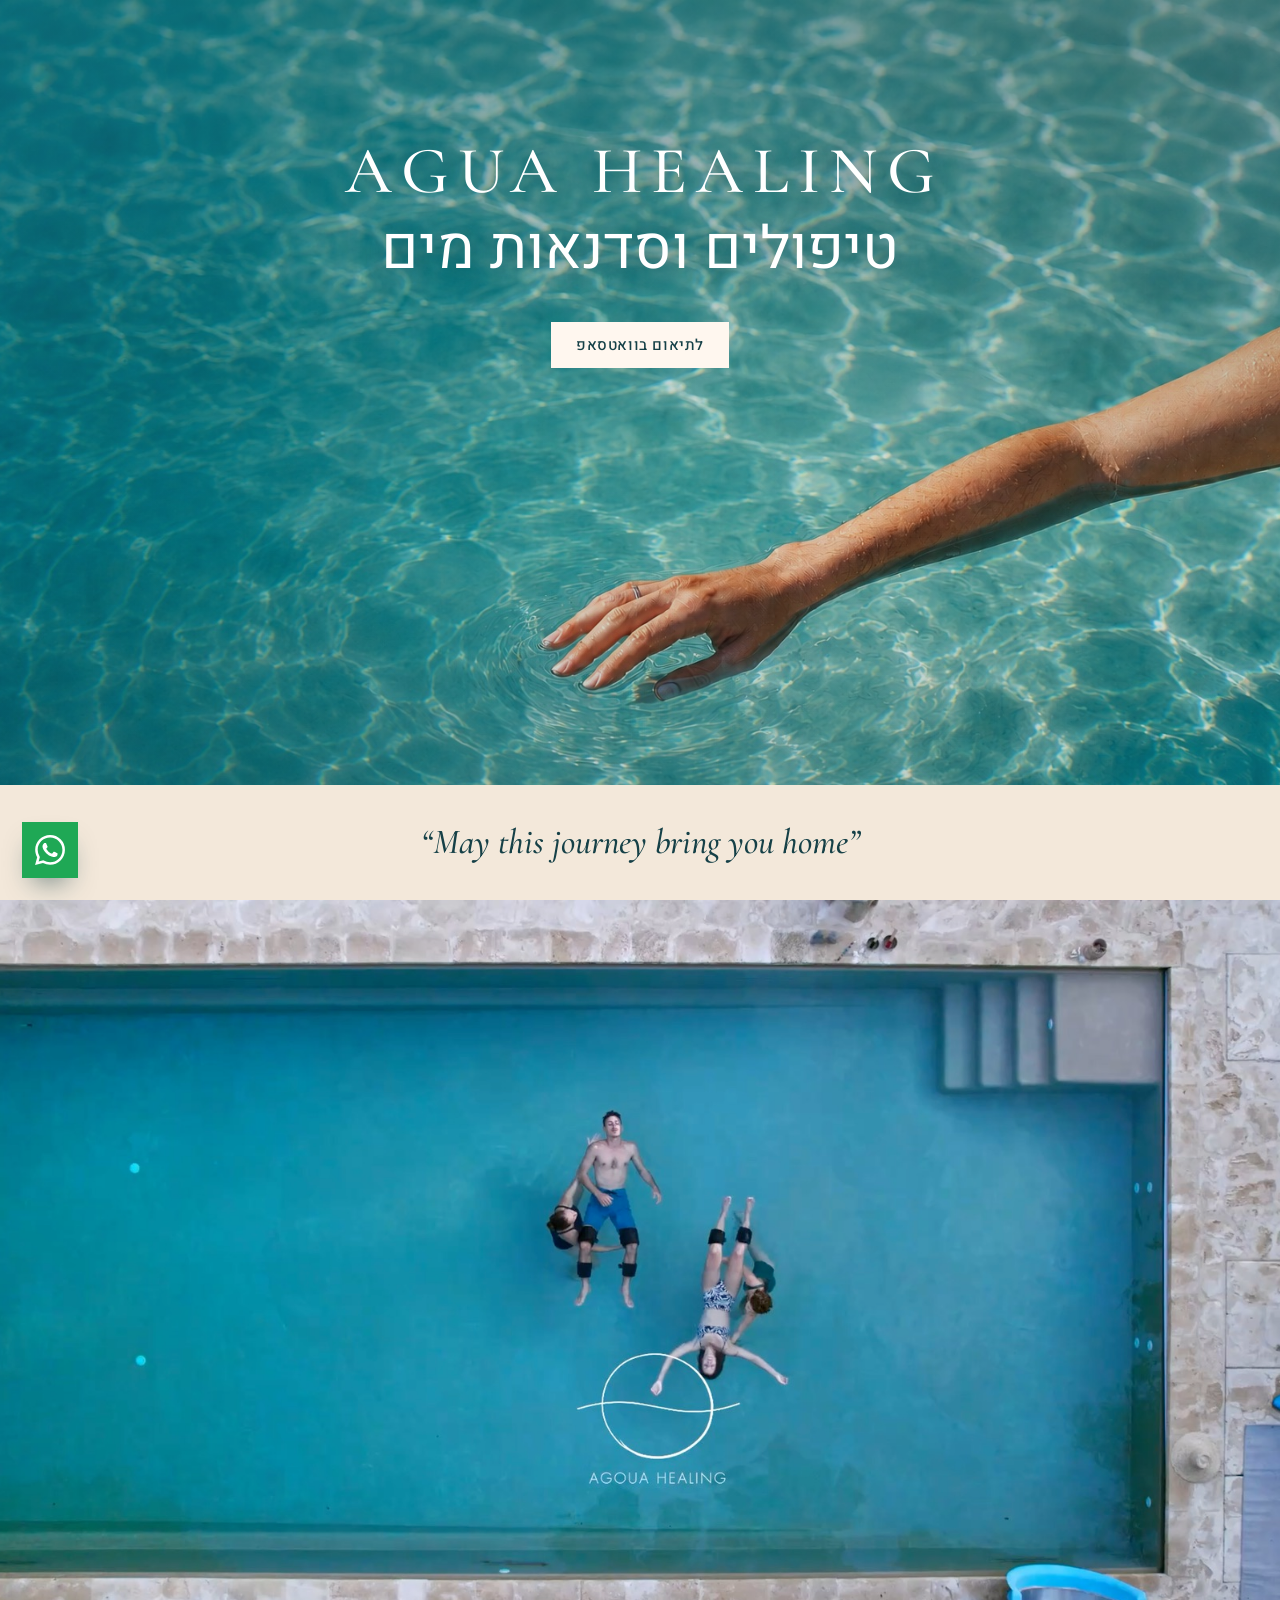
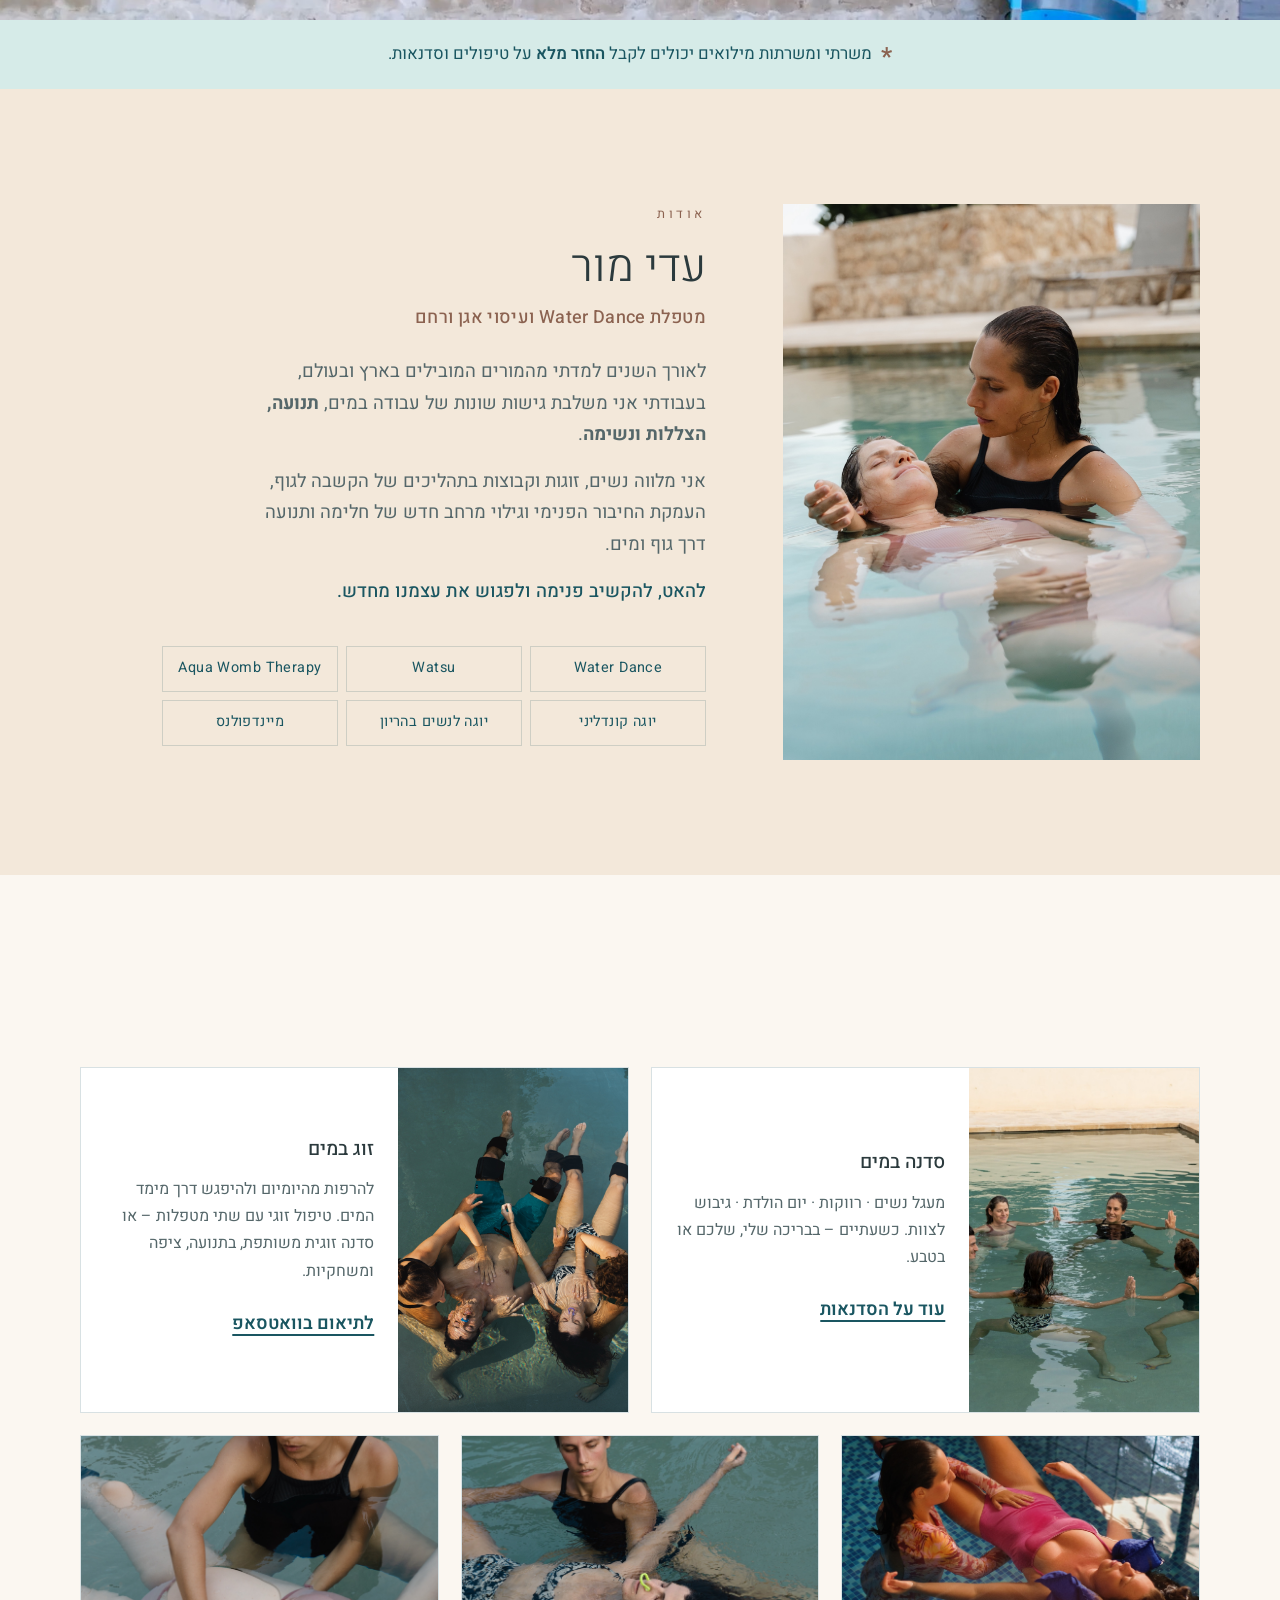
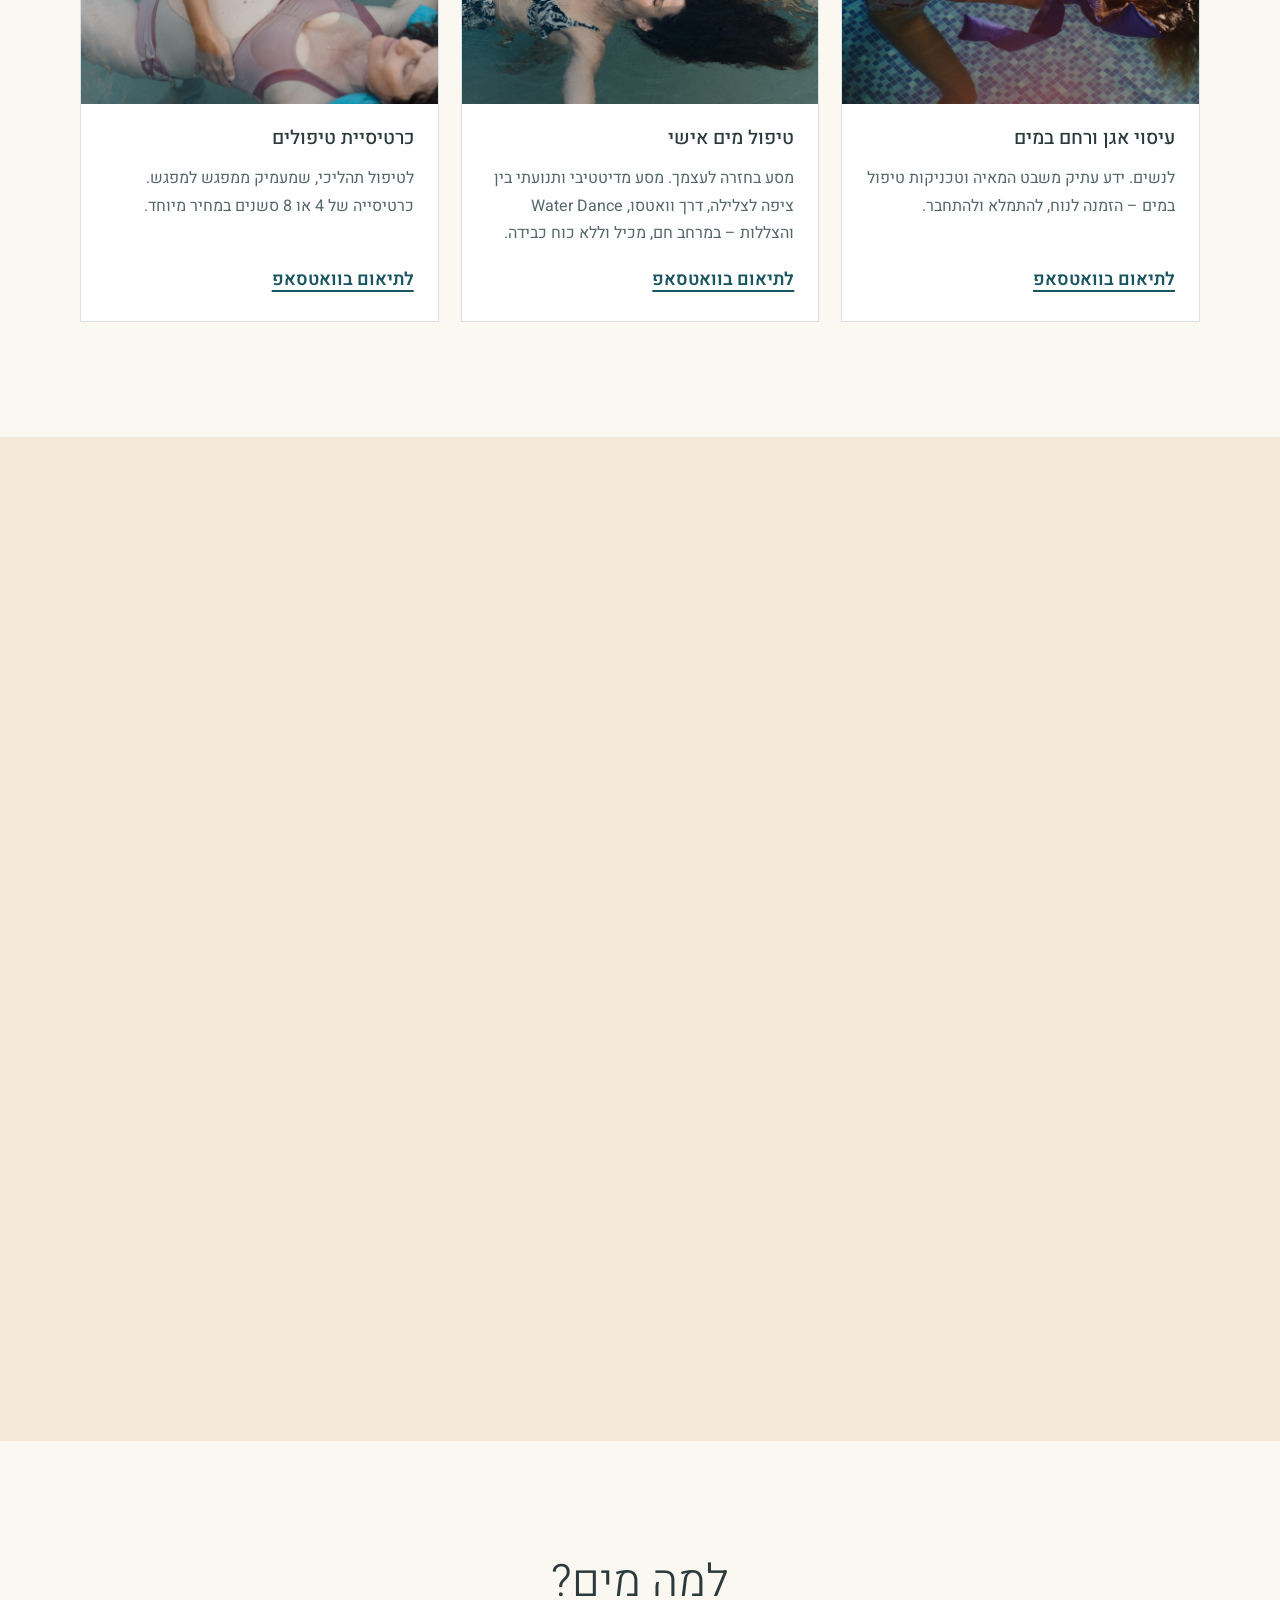
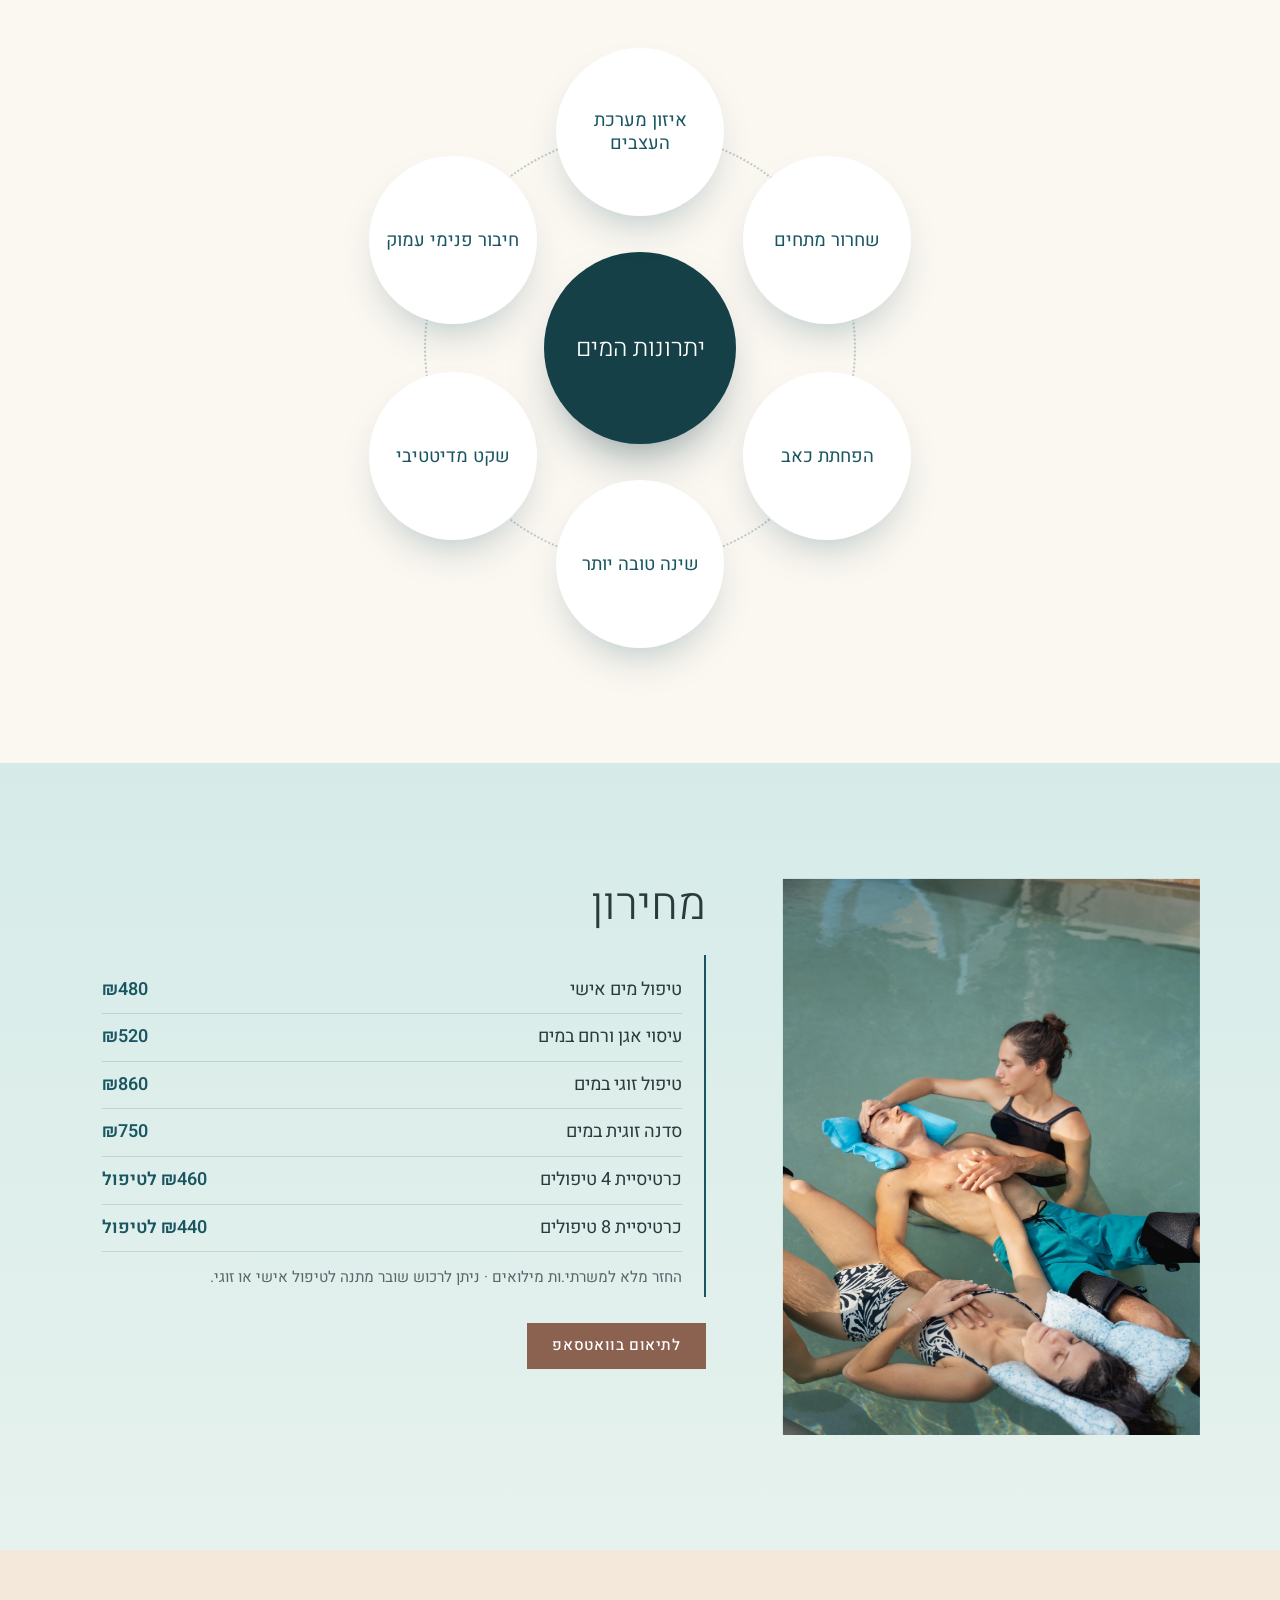
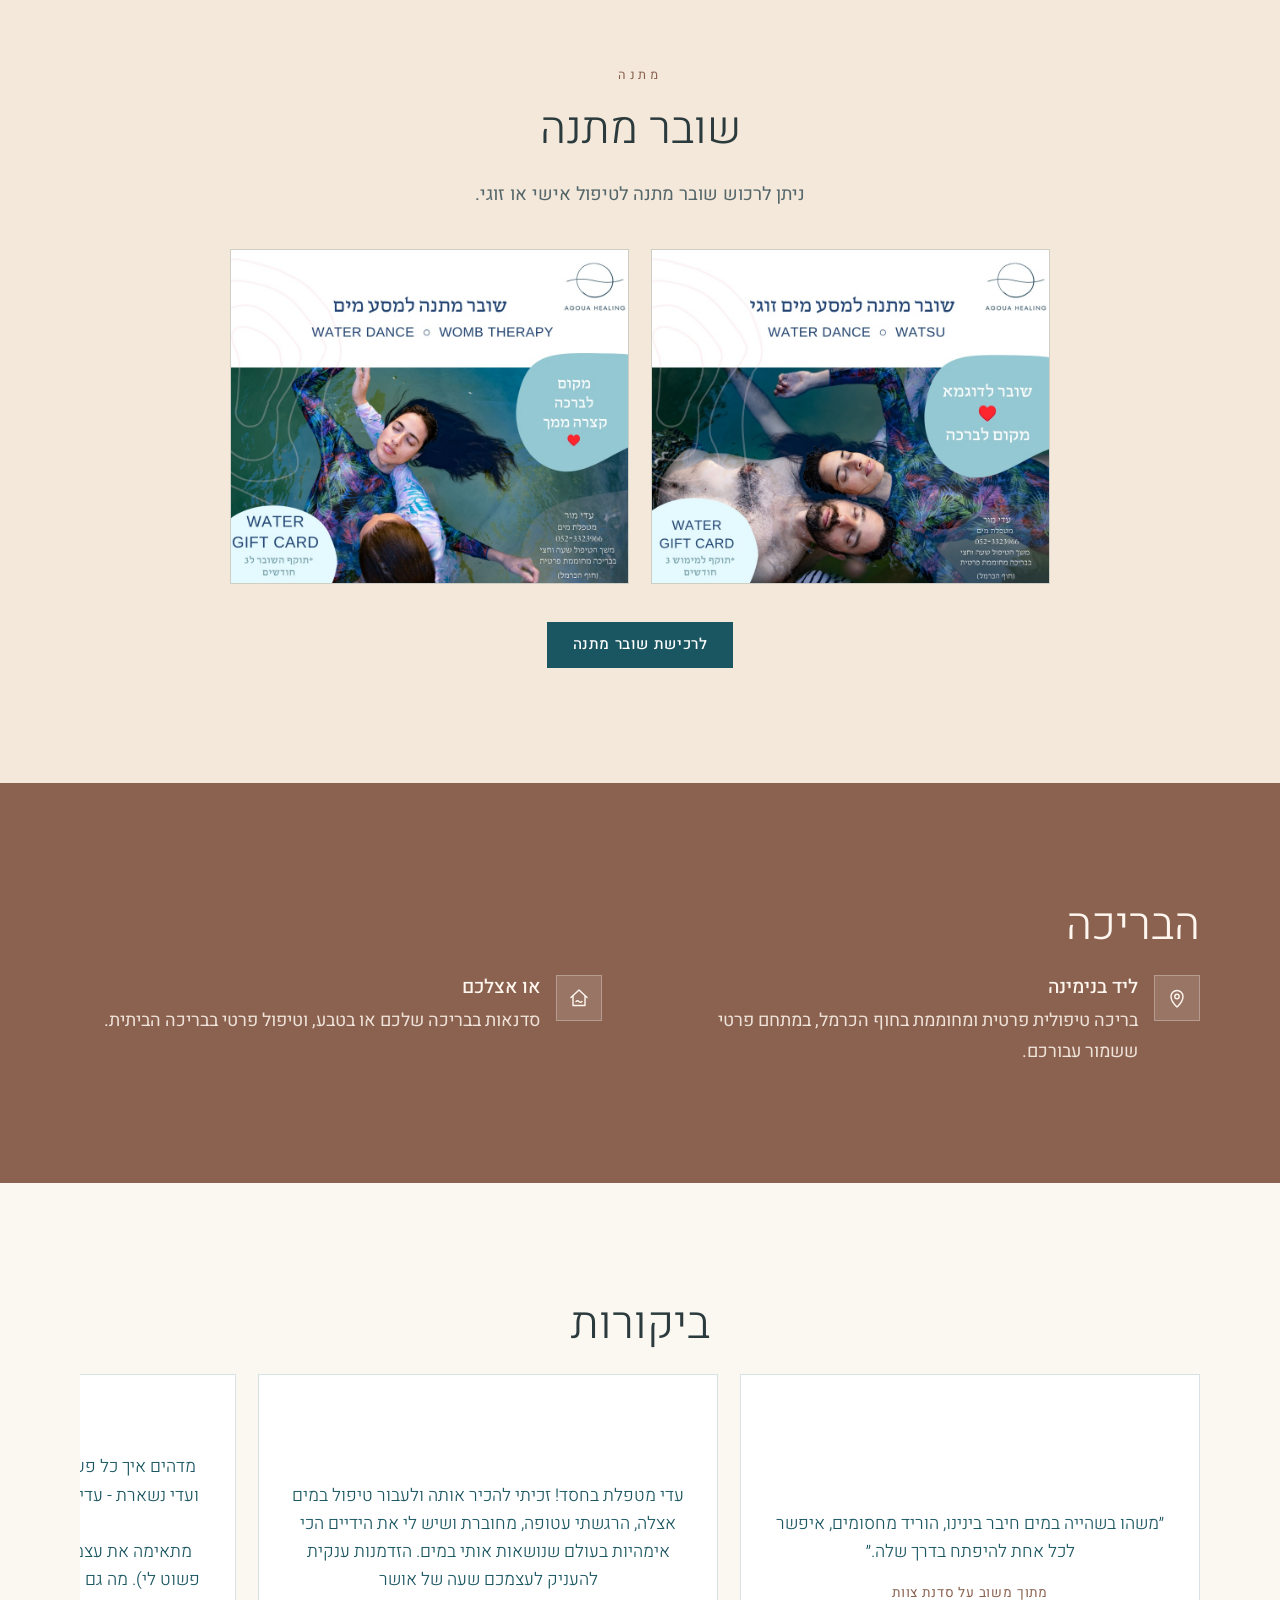
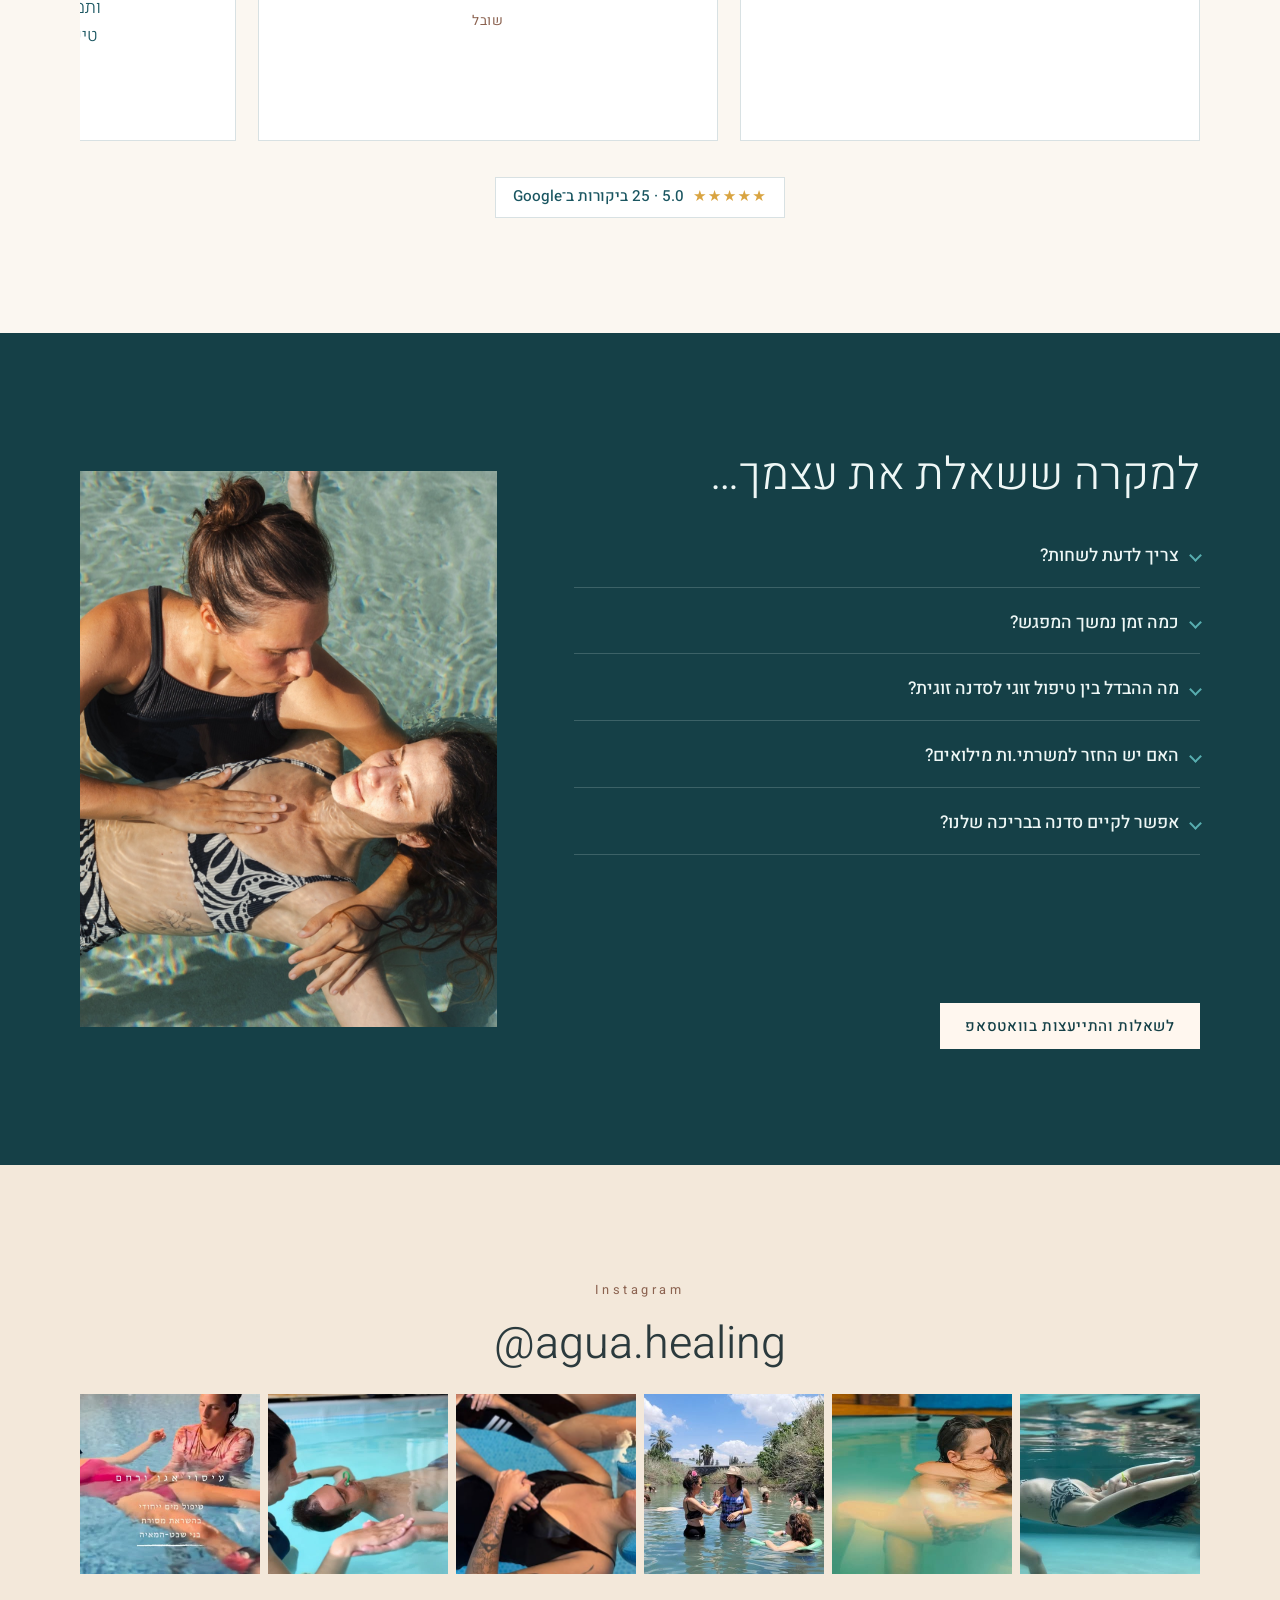
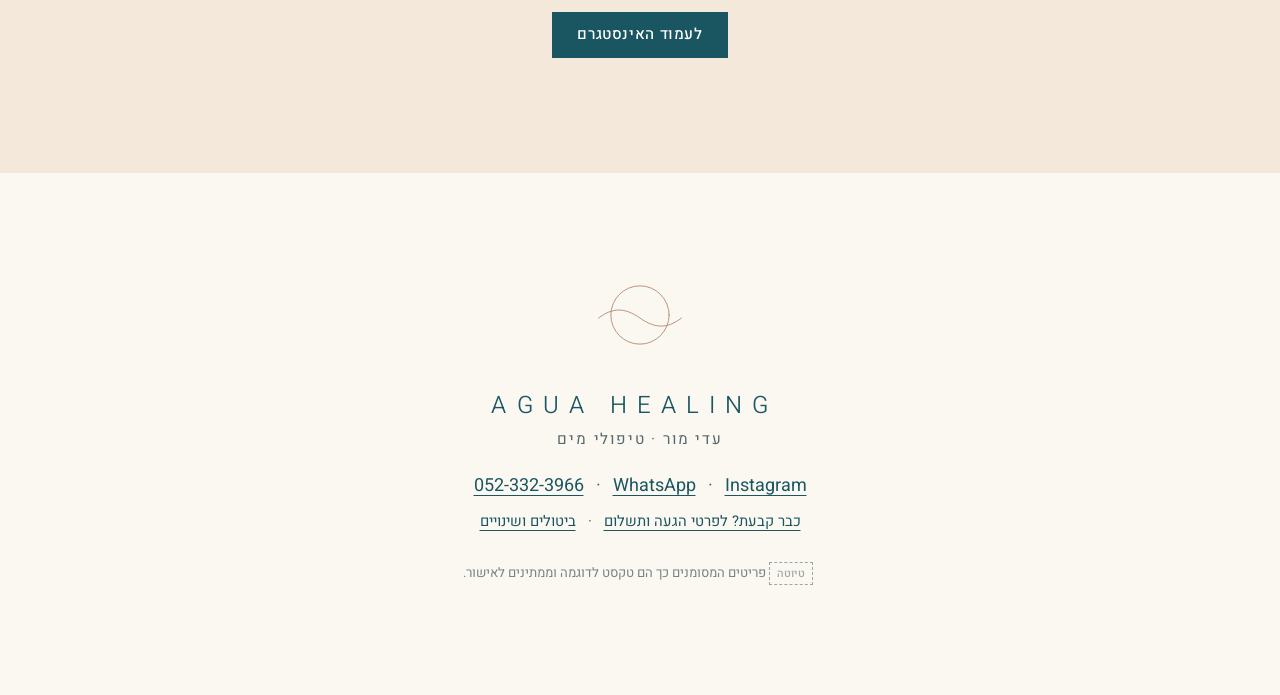
==== commit abcce8db: "Deploy dev d9ca35a" ====
--- a/index.html
+++ b/index.html
@@ -5,12 +5,12 @@
   <meta name="robots" content="noindex, nofollow">
   <meta name="viewport" content="width=device-width, initial-scale=1">
   <title>עדי מור · טיפולי מים – Agua Healing</title>
-  <meta name="description" content="טיפולי מים בציפה וצלילה וסדנאות בבריכת עדן, בית חנניה. Water Dance, וואטסו ועיסוי אגן ורחם במים. טיפולים, מחירים, הגעה ותשלום.">
+  <meta name="description" content="טיפולי מים בציפה וצלילה וסדנאות בבריכת עדן, בית חנניה. Water Dance, וואטסו ועיסוי אגן ורחם במים. טיפול זוגי, סדנאות, מחירון ושוברי מתנה.">
   <meta name="color-scheme" content="light dark">
   <meta name="theme-color" content="#f3e8da">
   <link rel="preconnect" href="https://fonts.googleapis.com">
   <link rel="preconnect" href="https://fonts.gstatic.com" crossorigin>
-  <link href="https://fonts.googleapis.com/css2?family=Cormorant+Garamond:ital,wght@1,400;1,500&family=Heebo:wght@300;400;500;600;700&display=swap" rel="stylesheet">
+  <link href="https://fonts.googleapis.com/css2?family=Cormorant+Garamond:ital,wght@0,500;1,400;1,500&family=Heebo:wght@300;400;500;600;700&display=swap" rel="stylesheet">
   <link rel="stylesheet" href="css/styles.css">
   <script>
     (function (root) {
@@ -27,8 +27,20 @@
 
   <!-- ============ HERO ============ -->
   <header class="hero" id="top">
-    <!-- Adi's film carries its own titles in the middle of the frame, so the page's
-         heading sits below it rather than on top. -->
+    <!-- The water photo opens the page and carries the title. Adi's film follows it: the film
+         has its own titles in the middle of the frame, so no heading sits on top of it. -->
+    <div class="hero__text hero__text--photo">
+      <div class="wrap">
+        <h1 class="load" style="--d:0"><span class="brand" dir="ltr">Agua Healing</span> טיפולים וסדנאות מים</h1>
+        <nav class="hero__nav load" style="--d:1" aria-label="תיאום">
+          <a class="btn btn--light" href="https://wa.me/972523323966?text=%D7%94%D7%99%D7%99%20%D7%A2%D7%93%D7%99%2C%20%D7%90%D7%A9%D7%9E%D7%97%20%D7%9C%D7%AA%D7%90%D7%9D%20%D7%98%D7%99%D7%A4%D7%95%D7%9C%20%D7%91%D7%9E%D7%99%D7%9D" target="_blank" rel="noopener">לתיאום בוואטסאפ</a>
+        </nav>
+      </div>
+      <!-- the band between the photo and the film; it sits inside this block so the forced-dark guard covers it -->
+      <div class="hero__band">
+        <p class="slogan load" style="--d:2">“May this journey bring you home”</p>
+      </div>
+    </div>
     <figure class="hero__media">
       <video autoplay muted loop playsinline preload="metadata" poster="assets/img/hero-poster.jpg" width="1920" height="1080" aria-label="סרטון: טיפולי וסדנאות מים בבריכה">
         <!-- HEVC first: same quality at about 60% of the size; browsers without it fall back to H.264 -->
@@ -36,21 +48,16 @@
         <source src="assets/video/hero.mp4" type="video/mp4">
       </video>
     </figure>
-    <div class="hero__text">
-      <div class="wrap">
-        <p class="eyebrow load" style="--d:0">Agua Healing · עדי מור</p>
-        <h1 class="load" style="--d:1">טיפולים וסדנאות מים</h1>
-        <p class="slogan load" style="--d:2">“May this journey bring you home”</p>
-        <nav class="hero__nav load" style="--d:3" aria-label="ניווט מהיר">
-          <a class="btn" href="#payment">לתשלום עבור הטיפול</a>
-          <a class="btn" href="#directions">הוראות הגעה</a>
-          <a class="btn" href="#cancel">שינוי מועד / ביטול</a>
-        </nav>
-      </div>
-    </div>
   </header>
 
   <main>
+
+    <!-- ============ RESERVISTS ============ -->
+    <section class="section section--notice" id="reservists">
+      <div class="wrap">
+        <p class="reveal"><span class="notice__mark" aria-hidden="true">*</span>משרתי ומשרתות מילואים יכולים לקבל <b>החזר מלא</b> על טיפולים וסדנאות.</p>
+      </div>
+    </section>
 
     <!-- ============ ABOUT ============ -->
     <section class="section section--sand" id="about">
@@ -61,7 +68,10 @@
         <div class="split__text">
           <p class="eyebrow reveal">אודות</p>
           <h2 class="reveal">עדי מור</h2>
-          <p class="lead reveal">מטפלת מים מוסמכת, עם שנים של עבודה עם גוף, נשימה ומודעות - בתוך המים ולצידם.</p>
+          <p class="role reveal">מטפלת Water Dance ועיסוי אגן ורחם</p>
+          <p class="lead lead--tight reveal">לאורך השנים למדתי מהמורים המובילים בארץ ובעולם, בעבודתי אני משלבת גישות שונות של עבודה במים, <b>תנועה, הצללות ונשימה</b>.</p>
+          <p class="lead lead--tight reveal">אני מלווה נשים, זוגות וקבוצות בתהליכים של הקשבה לגוף, העמקת החיבור הפנימי וגילוי מרחב חדש של חלימה ותנועה דרך גוף ומים.</p>
+          <p class="lead lead--close reveal">להאט, להקשיב פנימה ולפגוש את עצמנו מחדש.</p>
           <ul class="methods reveal">
             <li dir="ltr">Water Dance</li>
             <li dir="ltr">Watsu</li>
@@ -78,44 +88,40 @@
     <section class="section section--shell" id="treatments">
       <div class="wrap">
         <h2 class="reveal">הטיפולים והסדנאות</h2>
-        <p class="lead reveal">מלווה נשים וזוגות במסעות מים – Water Dance, Watsu ועיסוי אגן ורחם – בבריכה טיפולית מחוממת, במרחב נעים ומזמין.</p>
-
         <div class="cards">
           <article class="card card--wide reveal">
+            <img src="assets/img/treat-workshop.jpg" alt="מעגל בסדנת מים" loading="lazy" width="2200" height="1901">
+            <div class="card__body">
+              <h3>סדנה במים</h3>
+              <p>מעגל נשים · רווקות · יום הולדת · גיבוש לצוות. כשעתיים – בבריכה שלי, שלכם או בטבע.</p>
+              <a class="link" href="#workshops">עוד על הסדנאות</a>
+            </div>
+          </article>
+
+          <article class="card card--wide reveal" style="--d:1">
+            <img src="assets/img/treat-couple.jpg" alt="טיפול זוגי במים" loading="lazy" width="1466" height="2200">
+            <div class="card__body">
+              <h3>זוג במים</h3>
+              <p>להרפות מהיומיום ולהיפגש דרך מימד המים. טיפול זוגי עם שתי מטפלות – או סדנה זוגית משותפת, בתנועה, ציפה ומשחקיות.</p>
+              <a class="link" href="https://wa.me/972523323966?text=%D7%94%D7%99%D7%99%20%D7%A2%D7%93%D7%99%2C%20%D7%90%D7%A9%D7%9E%D7%97%20%D7%9C%D7%A4%D7%A8%D7%98%D7%99%D7%9D%20%D7%A2%D7%9C%20%D7%96%D7%95%D7%92%20%D7%91%D7%9E%D7%99%D7%9D" target="_blank" rel="noopener">לתיאום בוואטסאפ</a>
+            </div>
+          </article>
+
+          <article class="card reveal">
+            <img src="assets/img/treat-womb.jpg" alt="עיסוי אגן ורחם במים" loading="lazy" width="1466" height="2200">
+            <div class="card__body">
+              <h3>עיסוי אגן ורחם במים</h3>
+              <p>לנשים. ידע עתיק משבט המאיה וטכניקות טיפול במים – הזמנה לנוח, להתמלא ולהתחבר.</p>
+              <a class="link" href="https://wa.me/972523323966?text=%D7%94%D7%99%D7%99%20%D7%A2%D7%93%D7%99%2C%20%D7%90%D7%A9%D7%9E%D7%97%20%D7%9C%D7%A4%D7%A8%D7%98%D7%99%D7%9D%20%D7%A2%D7%9C%20%D7%A2%D7%99%D7%A1%D7%95%D7%99%20%D7%90%D7%92%D7%9F%20%D7%95%D7%A8%D7%97%D7%9D%20%D7%91%D7%9E%D7%99%D7%9D" target="_blank" rel="noopener">לתיאום בוואטסאפ</a>
+            </div>
+          </article>
+
+          <article class="card reveal" style="--d:1">
             <img src="assets/img/treat-personal.jpg" alt="טיפול מים אישי בציפה" loading="lazy" width="1466" height="2200">
             <div class="card__body">
               <h3>טיפול מים אישי</h3>
               <p>מסע בחזרה לעצמך. מסע מדיטטיבי ותנועתי בין ציפה לצלילה, דרך וואטסו, Water Dance והצללות – במרחב חם, מכיל וללא כוח כבידה.</p>
-              <p class="price">₪480</p>
               <a class="link" href="https://wa.me/972523323966?text=%D7%94%D7%99%D7%99%20%D7%A2%D7%93%D7%99%2C%20%D7%90%D7%A9%D7%9E%D7%97%20%D7%9C%D7%A4%D7%A8%D7%98%D7%99%D7%9D%20%D7%A2%D7%9C%20%D7%98%D7%99%D7%A4%D7%95%D7%9C%20%D7%9E%D7%99%D7%9D%20%D7%90%D7%99%D7%A9%D7%99" target="_blank" rel="noopener">לתיאום בוואטסאפ</a>
-            </div>
-          </article>
-
-          <article class="card card--wide reveal" style="--d:1">
-            <img src="assets/img/treat-couple.jpg" alt="טיפול זוגי במים" loading="lazy" width="1466" height="2200">
-            <div class="card__body">
-              <h3>זוג במים</h3>
-              <p>להרפות מהיומיום ולהיפגש דרך מימד המים. טיפול זוגי עם שתי מטפלות – או סדנה זוגית משותפת, בתנועה, ציפה ומשחקיות.</p>
-              <p class="price">טיפול זוגי ₪860 <span>·</span> סדנה זוגית ₪750</p>
-              <a class="link" href="https://wa.me/972523323966?text=%D7%94%D7%99%D7%99%20%D7%A2%D7%93%D7%99%2C%20%D7%90%D7%A9%D7%9E%D7%97%20%D7%9C%D7%A4%D7%A8%D7%98%D7%99%D7%9D%20%D7%A2%D7%9C%20%D7%96%D7%95%D7%92%20%D7%91%D7%9E%D7%99%D7%9D" target="_blank" rel="noopener">לתיאום בוואטסאפ</a>
-            </div>
-          </article>
-
-          <article class="card reveal">
-            <img src="assets/img/treat-womb.jpg" alt="עיסוי אגן ורחם במים" loading="lazy" width="1466" height="2200">
-            <div class="card__body">
-              <h3>עיסוי אגן ורחם במים</h3>
-              <p>לנשים. ידע עתיק משבט המאיה וטכניקות טיפול במים – הזמנה לנוח, להתמלא ולהתחבר.</p>
-              <p class="price">₪520</p>
-            </div>
-          </article>
-
-          <article class="card reveal" style="--d:1">
-            <img src="assets/img/treat-workshop.jpg" alt="מעגל בסדנת מים" loading="lazy" width="2200" height="1901">
-            <div class="card__body">
-              <h3>סדנה במים</h3>
-              <p>מעגל נשים · רווקות · יום הולדת · גיבוש לצוות. כשעתיים – בבריכה שלי, שלכם או בטבע.</p>
-              <p class="price">מחיר לפי הקבוצה</p>
             </div>
           </article>
 
@@ -123,129 +129,65 @@
             <img src="assets/img/treat-series.jpg" alt="טיפול מים תהליכי" loading="lazy" width="1466" height="2200">
             <div class="card__body">
               <h3>כרטיסיית טיפולים</h3>
-              <p>מחיר מיוחד לטיפול תהליכי. 4 סשנים – ₪460 לטיפול, 8 סשנים – ₪440 לטיפול.</p>
-              <p class="price">מ־₪440 לטיפול</p>
-            </div>
-          </article>
-        </div>
-
-        <!-- Reviews gallery: each <blockquote class="review"> is one slide. -->
-        <div class="reviews reveal">
-          <blockquote class="review">
-            <p>״משהו בשהייה במים חיבר בינינו, הוריד מחסומים, איפשר לכל אחת להיפתח בדרך שלה.״</p>
-            <cite>מתוך משוב על סדנת צוות</cite>
-          </blockquote>
-          <blockquote class="review">
-            <p>עדי מטפלת בחסד! זכיתי להכיר אותה ולעבור טיפול במים אצלה, הרגשתי עטופה, מחוברת ושיש לי את הידיים הכי אימהיות בעולם שנושאות אותי במים. הזדמנות ענקית להעניק לעצמכם שעה של אושר</p>
-            <cite>שובל</cite>
-          </blockquote>
-          <blockquote class="review">
-            <p>פעם שלישית שלי!<br>מדהים איך כל פעם החוויה שאני עוברת עם עצמי אחרת ועדי נשארת - עדי. קשובה, מכילה, מאפשרת לכל פחד או חשש מקום.<br>מתאימה את עצמה אלי ומאפשרת לי להתמסר (וזה לא פשוט לי). מה גם שזה לא נגמר במים, קיבלתי אחרי מקום ותמיכה לאדוות של הטיפול.<br>טיפול שהוא מסע ✨☀️🌻</p>
-            <cite>אביב</cite>
-          </blockquote>
-          <blockquote class="review">
-            <p>מפגש אישי למטפלת<br>אהובה אני רוצה להודות לך על המפגשי מים שלנו🩵<br>שמחה כל כך שבחרתי ללמוד דווקא ממך. הרגשתי שהיית מאוד מדויקת עבורי🌺, למדתי ממך המון גם מהידע והניסיון שלך וגם ברמה הפרקטית, איך לגשת לגוף של אישה בהריון ולעבוד איתו ברגישות ובביטחון.<br>הגעתי לזה עם הרבה יראת כבוד, ואפילו לא מעט חששות, אבל הדבר הכי משמעותי שקיבלתי ממך היה הביטחון לעשות את הצעד הזה ולהתחיל לטפל בנשים בכל שלבי ההריון, אחרי הטרימסטר הראשון.<br>תודה על המפגשים האלה, על המקצועיות, המסירות ובעיקר על הלב והעיניים הטובות🙏🏼<br>ממליצה בחום לכל מטפלת מים לעבור איתך את המפגשים האלה ולקבל עוד כלים שיתמכו בה בטיפולי הריון במים.</p>
-            <cite>שני</cite>
-          </blockquote>
-        </div>
-        <p class="rating reveal">
-          <a href="https://share.google/HLH2CsZnw2TbBk92T" target="_blank" rel="noopener"><span class="rating__stars" aria-hidden="true">★★★★★</span> <span>5.0 · 25 ביקורות ב־Google</span></a>
-        </p>
-      </div>
-    </section>
-
-    <!-- ============ GUIDELINES ============ -->
-    <section class="section section--photo" id="guidelines">
-      <div class="wrap">
-        <h2 class="reveal">הנחיות לפני הטיפול</h2>
-        <div class="trio">
-          <div class="trio__item reveal">
-            <span class="ico"><svg viewBox="0 0 24 24"><path d="M12 3s6 6.3 6 11a6 6 0 0 1-12 0c0-4.700 6-11 6-11z"/></svg></span>
-            <div>
-              <h3>לשמירה על המים</h3>
-              <p>הגיעו ללא איפור, קרמים ושמנים.</p>
-            </div>
-          </div>
-          <div class="trio__item reveal" style="--d:1">
-            <span class="ico"><svg viewBox="0 0 24 24"><path d="M4 11h16a8 8 0 0 1-16 0z"/><path d="M9 4c0 1.500 1 1.500 1 3M13 4c0 1.500 1 1.500 1 3M8 21h8"/></svg></span>
-            <div>
-              <h3>אכילה</h3>
-              <p>מומלץ לא לאכול משהו כבד כשעתיים לפני הפגישה שלנו.</p>
-            </div>
-          </div>
-          <div class="trio__item reveal" style="--d:2">
-            <span class="ico"><svg viewBox="0 0 24 24"><path d="M12 20s-7-4.400-7-10a4 4 0 0 1 7-2.600A4 4 0 0 1 19 10c0 5.600-7 10-7 10z"/></svg></span>
-            <div>
-              <h3>כוונה</h3>
-              <p>אפשר להתחבר לאיכות המים, לשים כוונה בלב ולהרגיש מה רצונך במפגש עם המים.</p>
-            </div>
-          </div>
-        </div>
-        <p class="note reveal">לא צריך לדעת לשחות ולא חייבות לצלול – רק להגיע כמו שאת.</p>
-      </div>
-    </section>
-
-    <!-- ============ WHAT TO BRING ============ -->
-    <section class="section section--sand" id="bring">
-      <div class="wrap">
-        <h2 class="reveal">מה להביא</h2>
-        <div class="duo duo--3">
-          <div class="reveal">
-            <h3>תביאו איתכם.ן</h3>
-            <ul class="ticks">
-              <li>חלוק או מגבת</li>
-              <li>בגד ים נוח</li>
-              <li>כפכפים</li>
-            </ul>
-          </div>
-          <div class="reveal" style="--d:1">
-            <h3>בגד ים לנשים</h3>
-            <p>מומלץ בגד ים שלא נקשר לעורף, וללא ריצ׳רץ׳ קדמי.</p>
-            <h3 class="h3--gap">בגד ים לגברים</h3>
-            <p>לא ספידו.</p>
-          </div>
-          <div class="reveal" style="--d:2">
-            <h3>מה מחכה במקום</h3>
-            <p>יש מקלחת לסיום. במתחם גם מטבחון, סטודיו ופינת ישיבה חיצונית ופנימית.</p>
-          </div>
-        </div>
-        <p class="note reveal">ממליצה להשאיר קצת זמן אקסטרה אחרי הטיפול, ולא למהר בסיום.</p>
-      </div>
-    </section>
-
-    <!-- ============ DIRECTIONS ============ -->
-    <section class="section section--clay" id="directions">
-      <div class="wrap">
-        <h2 class="reveal">הוראות הגעה</h2>
-        <div class="reveal">
-          <p>בריכת עדן, בזלת 6, בית חנניה.</p>
-          <p>חוף הכרמל – ליד זכרון יעקב.</p>
-          <div class="mapcard">
-            <div class="mapcard__text">
-              <span class="mapcard__src">ניווט</span>
-              <strong>בריכת עדן</strong>
-              <span>בזלת 6, בית חנניה</span>
-            </div>
-            <div class="mapcard__actions">
-              <a class="btn btn--light" href="https://waze.com/ul/hsvbc4c0jx" target="_blank" rel="noopener">ניווט בוויז</a>
-              <a class="btn btn--ghost" href="https://www.google.com/maps/search/?api=1&query=%D7%91%D7%96%D7%9C%D7%AA+6+%D7%91%D7%99%D7%AA+%D7%97%D7%A0%D7%A0%D7%99%D7%94" target="_blank" rel="noopener">פתיחה במפות</a>
-            </div>
-          </div>
-        </div>
-      </div>
-    </section>
-
-    <!-- ============ PAYMENT ============ -->
-    <section class="section section--aqua" id="payment">
+              <p>לטיפול תהליכי, שמעמיק ממפגש למפגש. כרטיסייה של 4 או 8 סשנים במחיר מיוחד.</p>
+              <a class="link" href="https://wa.me/972523323966?text=%D7%94%D7%99%D7%99%20%D7%A2%D7%93%D7%99%2C%20%D7%90%D7%A9%D7%9E%D7%97%20%D7%9C%D7%A4%D7%A8%D7%98%D7%99%D7%9D%20%D7%A2%D7%9C%20%D7%9B%D7%A8%D7%98%D7%99%D7%A1%D7%99%D7%99%D7%AA%20%D7%98%D7%99%D7%A4%D7%95%D7%9C%D7%99%D7%9D" target="_blank" rel="noopener">לתיאום בוואטסאפ</a>
+            </div>
+          </article>
+        </div>
+      </div>
+    </section>
+
+    <!-- ============ WORKSHOPS ============ -->
+    <section class="section section--sand" id="workshops">
+      <div class="wrap">
+        <h2 class="reveal">סדנאות מים לנשים, לזוגות ולקבוצות</h2>
+        <p class="lead lead--wide lead--tight reveal">חוויה במים שמשלבת תנועה, ציפה, צלילה, משחק ותקשורת בלי מילים. הציפה והתמיכה של המים נותנות לגוף חופש תנועה שלא קיים על היבשה, ופותחות מרחב להאט, להקשיב ולהיפגש קצת אחרת – עם עצמנו ועם מי שסביבנו.</p>
+        <p class="lead lead--wide lead--flush reveal">אפשר לבחור בסדנת נשים, בסדנה זוגית או בסדנה פרטית ליום הולדת, למפגש חברות או לאירוע מיוחד. כל סדנה מותאמת לקבוצה, מתקיימת בבריכה שלי או בבריכה שתבחרו, ולא דורשת ניסיון קודם.</p>
+        <a class="btn btn--below reveal" href="https://wa.me/972523323966?text=%D7%94%D7%99%D7%99%20%D7%A2%D7%93%D7%99%2C%20%D7%90%D7%A9%D7%9E%D7%97%20%D7%9C%D7%A4%D7%A8%D7%98%D7%99%D7%9D%20%D7%A2%D7%9C%20%D7%A1%D7%93%D7%A0%D7%94%20%D7%91%D7%9E%D7%99%D7%9D" target="_blank" rel="noopener">לתיאום סדנה בוואטסאפ</a>
+        <!-- A small photo gallery: a row that scrolls sideways and moves on by itself (see main.js). -->
+        <div class="strip reveal">
+          <img src="assets/img/album-01.jpg" alt="מעגל נשים בסדנת מים" loading="lazy" width="900" height="675">
+          <img src="assets/img/album-02.jpg" alt="חיוך במים" loading="lazy" width="600" height="900">
+          <img src="assets/img/album-03.jpg" alt="סדנה קבוצתית בבריכה" loading="lazy" width="900" height="675">
+          <img src="assets/img/album-04.jpg" alt="קערות טיבטיות ליד המים" loading="lazy" width="600" height="900">
+          <img src="assets/img/album-05.jpg" alt="ציפה עם כיסוי עיניים" loading="lazy" width="900" height="675">
+          <img src="assets/img/album-06.jpg" alt="טיפול בבריכה" loading="lazy" width="600" height="900">
+          <img src="assets/img/album-07.jpg" alt="מעגל גדול בסדנת מים" loading="lazy" width="900" height="675">
+          <img src="assets/img/album-08.jpg" alt="מעגל שיתוף ליד הבריכה" loading="lazy" width="900" height="675">
+          <img src="assets/img/album-09.jpg" alt="סדנה במים פתוחים" loading="lazy" width="675" height="900">
+        </div>
+      </div>
+    </section>
+
+    <!-- ============ WHY WATER ============ -->
+    <section class="section section--shell" id="why">
+      <div class="wrap why">
+        <h2 class="reveal">למה מים?</h2>
+        <!-- The benefits sit on a ring around the middle; --x / --y are each circle's center. -->
+        <div class="orbit">
+          <p class="orbit__core reveal">יתרונות המים</p>
+          <ul>
+            <li class="reveal" style="--x:50%;--y:14%;--d:1">איזון מערכת העצבים</li>
+            <li class="reveal" style="--x:81.2%;--y:32%;--d:2">שחרור מתחים</li>
+            <li class="reveal" style="--x:81.2%;--y:68%;--d:3">הפחתת כאב</li>
+            <li class="reveal" style="--x:50%;--y:86%;--d:4">שינה טובה יותר</li>
+            <li class="reveal" style="--x:18.8%;--y:68%;--d:5">שקט מדיטטיבי</li>
+            <li class="reveal" style="--x:18.8%;--y:32%;--d:6">חיבור פנימי עמוק</li>
+          </ul>
+        </div>
+      </div>
+    </section>
+
+    <!-- ============ PRICES ============ -->
+    <section class="section section--aqua" id="prices">
       <div class="wrap split">
         <figure class="split__media reveal">
           <img src="assets/img/session-02.jpg" alt="טיפול זוגי בבריכה" loading="lazy" width="1466" height="2200">
         </figure>
         <div class="split__text">
-          <h2 class="reveal">תשלום עבור הטיפול</h2>
+          <h2 class="reveal">מחירון</h2>
 
           <div class="bar reveal">
-            <h3>מחירון</h3>
             <ul class="prices">
               <li><span>טיפול מים אישי</span><b>₪480</b></li>
               <li><span>עיסוי אגן ורחם במים</span><b>₪520</b></li>
@@ -257,20 +199,7 @@
             <p class="fine">החזר מלא למשרתי.ות מילואים · ניתן לרכוש שובר מתנה לטיפול אישי או זוגי.</p>
           </div>
 
-          <div class="bar reveal">
-            <h3>תשלום</h3>
-            <p>עם קביעת המועד יש להעביר את התשלום בהעברה בנקאית, ולשלוח לי צילום מסך לאישור.</p>
-            <div class="bar__btns">
-              <button class="btn btn--clay" type="button" data-todo>לפרטי העברה בנקאית</button>
-              <a class="btn btn--clay" href="https://wa.me/972523323966?text=%D7%94%D7%99%D7%99%20%D7%A2%D7%93%D7%99%2C%20%D7%9E%D7%A6%D7%95%D7%A8%D7%A3%20%D7%A6%D7%99%D7%9C%D7%95%D7%9D%20%D7%9E%D7%A1%D7%9A%20%D7%A9%D7%9C%20%D7%94%D7%94%D7%A2%D7%91%D7%A8%D7%94" target="_blank" rel="noopener">שליחת אישור בוואטסאפ</a>
-              <a class="btn btn--clay" href="https://wa.me/972523323966?text=%D7%94%D7%99%D7%99%20%D7%A2%D7%93%D7%99%2C%20%D7%90%D7%A9%D7%9E%D7%97%20%D7%9C%D7%A8%D7%9B%D7%95%D7%A9%20%D7%A9%D7%95%D7%91%D7%A8%20%D7%9E%D7%AA%D7%A0%D7%94" target="_blank" rel="noopener">לרכישת שובר מתנה</a>
-            </div>
-          </div>
-
-          <div class="bar reveal">
-            <h3>מזומן</h3>
-            <p>ניתן לשלם במזומן בתיאום מראש.</p>
-          </div>
+          <a class="btn btn--clay reveal" href="https://wa.me/972523323966?text=%D7%94%D7%99%D7%99%20%D7%A2%D7%93%D7%99%2C%20%D7%90%D7%A9%D7%9E%D7%97%20%D7%9C%D7%AA%D7%90%D7%9D%20%D7%98%D7%99%D7%A4%D7%95%D7%9C%20%D7%91%D7%9E%D7%99%D7%9D" target="_blank" rel="noopener">לתיאום בוואטסאפ</a>
         </div>
       </div>
     </section>
@@ -282,46 +211,70 @@
         <h2 class="reveal">שובר מתנה</h2>
         <p class="lead reveal">ניתן לרכוש שובר מתנה לטיפול אישי או זוגי.</p>
         <div class="vouchers reveal">
-          <img src="assets/img/voucher-a.jpg" alt="שובר מתנה למסע מים – Water Dance" loading="lazy" width="940" height="788">
-          <img src="assets/img/voucher-b.jpg" alt="שובר מתנה למסע מים – Water Dance ו־Aquatic Womb Therapy" loading="lazy" width="940" height="788">
-          <img src="assets/img/voucher-c.jpg" alt="שובר מתנה למסע מים זוגי" loading="lazy" width="940" height="788">
+          <img src="assets/img/voucher-couple.jpg" alt="שובר מתנה למסע מים זוגי – Water Dance ו־Watsu" loading="lazy" width="940" height="788">
+          <img src="assets/img/voucher-personal.jpg" alt="שובר מתנה למסע מים – Water Dance ו־Womb Therapy" loading="lazy" width="940" height="788">
         </div>
         <a class="btn reveal" href="https://wa.me/972523323966?text=%D7%94%D7%99%D7%99%20%D7%A2%D7%93%D7%99%2C%20%D7%90%D7%A9%D7%9E%D7%97%20%D7%9C%D7%A8%D7%9B%D7%95%D7%A9%20%D7%A9%D7%95%D7%91%D7%A8%20%D7%9E%D7%AA%D7%A0%D7%94" target="_blank" rel="noopener">לרכישת שובר מתנה</a>
       </div>
     </section>
 
-    <!-- ============ CANCELLATION ============ -->
-    <section class="section section--shell" id="cancel">
-      <div class="wrap">
-        <h2 class="reveal">ביטולים ושינויים</h2>
-        <ol class="timeline">
-          <li class="reveal">
-            <span class="timeline__ico"><svg viewBox="0 0 24 24"><circle cx="12" cy="12" r="8"/><path d="M12 8v4l3 2"/></svg></span>
+    <!-- ============ THE POOL ============ -->
+    <section class="section section--clay" id="pool">
+      <div class="wrap">
+        <h2 class="reveal">הבריכה</h2>
+        <div class="duo">
+          <div class="trio__item reveal">
+            <span class="ico"><svg viewBox="0 0 24 24"><path d="M12 21s-6-5.500-6-10.500a6 6 0 0 1 12 0C18 15.500 12 21 12 21z"/><circle cx="12" cy="10.500" r="2.200"/></svg></span>
             <div>
-              <h3>עד 48 שעות לפני המועד</h3>
-              <p>על ביטול או שינוי יש להודיע <b>לפחות 48 שעות</b> לפני המועד.</p>
-            </div>
-          </li>
-          <li class="reveal">
-            <span class="timeline__ico"><svg viewBox="0 0 24 24"><path d="M7 4h10M7 20h10M8 4c0 4 8 4 8 8s-8 4-8 8M16 4c0 4-8 4-8 8s8 4 8 8"/></svg></span>
+              <h3>ליד בנימינה</h3>
+              <p>בריכה טיפולית פרטית ומחוממת בחוף הכרמל, במתחם פרטי ששמור עבורכם.</p>
+            </div>
+          </div>
+          <div class="trio__item reveal" style="--d:1">
+            <span class="ico"><svg viewBox="0 0 24 24"><path d="M4 11.500 12 4l8 7.500"/><path d="M6 10v9.500h12V10"/><path d="M9 15.500c1-1 2-1 3 0s2 1 3 0"/></svg></span>
             <div>
-              <h3>פחות מ־48 שעות</h3>
-              <p>ביטול לאחר מכן ייגבה בתשלום מלא.</p>
-            </div>
-          </li>
-        </ol>
-
-        <h2 class="reveal h2--second">אפשרויות במקרה של ביטול <span class="draft">טיוטה · לאישור עדי</span></h2>
-        <div class="options">
-          <div class="option reveal">
-            <h3>שליחת מחליפ.ה</h3>
-            <p>בכל מקרה ניתן לשלוח מישהי או מישהו במקומך לטיפול, ולהימנע מתשלום דמי ביטול.</p>
+              <h3>או אצלכם</h3>
+              <p>סדנאות בבריכה שלכם או בטבע, וטיפול פרטי בבריכה הביתית.</p>
+            </div>
           </div>
-          <div class="option reveal" style="--d:1">
-            <h3>הודעה מוקדמת</h3>
-            <p>הודעה מוקדמת מאפשרת לי להיערך ולתת את המקום למטופלת אחרת שזקוקה לטיפול.</p>
-          </div>
-        </div>
+        </div>
+      </div>
+    </section>
+
+    <!-- ============ REVIEWS ============ -->
+    <section class="section section--shell" id="reviews">
+      <div class="wrap praise">
+        <h2 class="reveal">ביקורות</h2>
+        <!-- Reviews gallery: each <blockquote class="review"> is one slide. -->
+        <div class="reviews reveal">
+          <blockquote class="review">
+            <p>״משהו בשהייה במים חיבר בינינו, הוריד מחסומים, איפשר לכל אחת להיפתח בדרך שלה.״</p>
+            <cite>מתוך משוב על סדנת צוות</cite>
+          </blockquote>
+          <blockquote class="review">
+            <p>עדי מטפלת בחסד! זכיתי להכיר אותה ולעבור טיפול במים אצלה, הרגשתי עטופה, מחוברת ושיש לי את הידיים הכי אימהיות בעולם שנושאות אותי במים. הזדמנות ענקית להעניק לעצמכם שעה של אושר</p>
+            <cite>שובל</cite>
+          </blockquote>
+          <blockquote class="review">
+            <p>פעם שלישית שלי!<br>מדהים איך כל פעם החוויה שאני עוברת עם עצמי אחרת ועדי נשארת - עדי. קשובה, מכילה, מאפשרת לכל פחד או חשש מקום.<br>מתאימה את עצמה אלי ומאפשרת לי להתמסר (וזה לא פשוט לי). מה גם שזה לא נגמר במים, קיבלתי אחרי מקום ותמיכה לאדוות של הטיפול.<br>טיפול שהוא מסע ✨☀️🌻</p>
+            <cite>אביב</cite>
+          </blockquote>
+          <blockquote class="review">
+            <p>מפגש אישי למטפלת<br>אהובה אני רוצה להודות לך על המפגשי מים שלנו🩵<br>שמחה כל כך שבחרתי ללמוד דווקא ממך. הרגשתי שהיית מאוד מדויקת עבורי🌺, למדתי ממך המון גם מהידע והניסיון שלך וגם ברמה הפרקטית, איך לגשת לגוף של אישה בהריון ולעבוד איתו ברגישות ובביטחון.<br>הגעתי לזה עם הרבה יראת כבוד, ואפילו לא מעט חששות, אבל הדבר הכי משמעותי שקיבלתי ממך היה הביטחון לעשות את הצעד הזה ולהתחיל לטפל בנשים בכל שלבי ההריון, אחרי הטרימסטר הראשון.<br>תודה על המפגשים האלה, על המקצועיות, המסירות ובעיקר על הלב והעיניים הטובות🙏🏼<br>ממליצה בחום לכל מטפלת מים לעבור איתך את המפגשים האלה ולקבל עוד כלים שיתמכו בה בטיפולי הריון במים.</p>
+            <cite>שני</cite>
+          </blockquote>
+          <blockquote class="review">
+            <p>כבר פעם שלישית אצל עדי המדהימה בטיפול במים ואפילו עשינו סדנת מים לחברה לחתונה והיה מדהים ובעזרת השם אחזור בקרוב ❤️ אי אפשר לתאר את התחושה של אחרי רק צריך לבוא ולהתנסות חוויה מדהימה מרגיעה ומחברת לעצמכם מובטחת 🌸 תודה עלייך!!</p>
+            <cite>שירי פורת</cite>
+          </blockquote>
+          <blockquote class="review">
+            <p>הייתי אצל עדי במהלך ההריון פעמיים וגם פעם אחת אחרי הלידה. ממליצה מכל הלב ❤️ עדי רגישה מקצועית ונעימה כל כך</p>
+            <cite>שחר ליפשיץ</cite>
+          </blockquote>
+        </div>
+        <p class="rating reveal">
+          <a href="https://share.google/HLH2CsZnw2TbBk92T" target="_blank" rel="noopener"><span class="rating__stars" aria-hidden="true">★★★★★</span> <span>5.0 · 25 ביקורות ב־Google</span></a>
+        </p>
       </div>
     </section>
 
@@ -338,10 +291,6 @@
             <details class="reveal">
               <summary>כמה זמן נמשך המפגש?</summary>
               <p>זמן במים – 50 דקות, זמן במתחם – שעה וחצי. סדנה קבוצתית נמשכת כשעתיים ומותאמת לאופי ולגודל הקבוצה.</p>
-            </details>
-            <details class="reveal">
-              <summary>איך משלמים?</summary>
-              <p>בהעברה בנקאית עם קביעת המועד, ושליחת צילום מסך לאישור. ניתן לשלם במזומן בתיאום מראש.</p>
             </details>
             <details class="reveal">
               <summary>מה ההבדל בין טיפול זוגי לסדנה זוגית?</summary>
@@ -400,6 +349,11 @@
         <span>·</span>
         <a href="tel:+972523323966" dir="ltr">052-332-3966</a>
       </p>
+      <p class="footer__links footer__links--more">
+        <a href="booking.html">כבר קבעת? לפרטי הגעה ותשלום</a>
+        <span>·</span>
+        <a href="booking.html#cancel">ביטולים ושינויים</a>
+      </p>
       <p class="footer__legend"><span class="draft">טיוטה</span> פריטים המסומנים כך הם טקסט לדוגמה וממתינים לאישור.</p>
     </div>
   </footer>
@@ -408,8 +362,6 @@
     <svg viewBox="0 0 24 24"><path d="M17.472 14.382c-.297-.149-1.758-.867-2.03-.967-.273-.099-.471-.148-.67.15-.197.297-.767.966-.94 1.164-.173.199-.347.223-.644.075-.297-.15-1.255-.463-2.39-1.475-.883-.788-1.48-1.761-1.653-2.059-.173-.297-.018-.458.13-.606.134-.133.298-.347.446-.52.149-.174.198-.298.298-.497.099-.198.05-.371-.025-.52-.075-.149-.669-1.612-.916-2.207-.242-.579-.487-.5-.669-.51-.173-.008-.371-.01-.57-.01-.198 0-.52.074-.792.372-.272.297-1.04 1.016-1.04 2.479 0 1.462 1.065 2.875 1.213 3.074.149.198 2.096 3.2 5.077 4.487.709.306 1.262.489 1.694.625.712.227 1.36.195 1.871.118.571-.085 1.758-.719 2.006-1.413.248-.694.248-1.289.173-1.413-.074-.124-.272-.198-.57-.347m-5.421 7.403h-.004a9.87 9.87 0 01-5.031-1.378l-.361-.214-3.741.982.998-3.648-.235-.374a9.86 9.86 0 01-1.51-5.26c.001-5.45 4.436-9.884 9.888-9.884 2.64 0 5.122 1.03 6.988 2.898a9.825 9.825 0 012.893 6.994c-.003 5.45-4.437 9.884-9.885 9.884m8.413-18.297A11.815 11.815 0 0012.05 0C5.495 0 .16 5.335.157 11.892c0 2.096.547 4.142 1.588 5.945L.057 24l6.305-1.654a11.882 11.882 0 005.683 1.448h.005c6.554 0 11.89-5.335 11.893-11.893a11.821 11.821 0 00-3.48-8.413z"/></svg>
   </a>
 
-  <div class="toast" role="status" aria-live="polite" hidden>יתווסף בקרוב</div>
-
   <script src="js/main.js"></script>
 </body>
 </html>
--- a/css/styles.css
+++ b/css/styles.css
@@ -7,8 +7,8 @@
   --sand: #f3e8da;
   --aqua: #d6ebe8;
   --pool: #58aeb0;
-  --lagoon: #0f4650;
-  --deep: #0b3138;
+  --lagoon: #1a5661;
+  --deep: #154047;
   --clay: #b0826a;
   --clay-dark: #8b6250;
   --ink: #2b3a3d;
@@ -24,8 +24,8 @@
     --sand: #f3e8da;
     --aqua: #d6ebe8;
     --pool: #58aeb0;
-    --lagoon: #0f4650;
-    --deep: #0b3138;
+    --lagoon: #1a5661;
+    --deep: #154047;
     --clay: #b0826a;
     --clay-dark: #8b6250;
     --ink: #2b3a3d;
@@ -65,7 +65,15 @@
 .section--aqua { background: linear-gradient(180deg, var(--aqua), #e6f2ee); }
 .section--clay { background: var(--clay-dark); color: #fff7ef; }
 .section--deep { background: var(--deep); color: #eef7f6; }
+/* a one-line note between two sections */
+.section--notice { padding: 20px 0; background: var(--aqua); color: var(--lagoon); text-align: center; font-size: 1.05rem; }
+.section--notice b { font-weight: 600; }
+.notice__mark { margin-inline-end: .35em; color: var(--clay-dark); font-size: 1.5em; font-weight: 600; line-height: 0; vertical-align: -.22em; }
 .lead { font-size: 1.15rem; color: var(--ink-soft); max-width: 46ch; margin-bottom: 2.4rem; }
+.lead--wide { max-width: 62ch; }
+.lead--tight { margin-bottom: 1rem; }
+.lead--flush { margin-bottom: 0; }
+.lead--close { color: var(--lagoon); font-weight: 500; }
 
 /* ---------- buttons ---------- */
 .btn {
@@ -85,6 +93,7 @@
 .btn--light:hover { background: #fff; }
 .btn--ghost { background: transparent; border-color: rgba(255, 247, 239, .6); color: #fff7ef; }
 .btn--ghost:hover { background: rgba(255, 247, 239, .12); }
+.btn--below { margin-top: 2.4rem; }
 
 .link { color: var(--lagoon); font-weight: 600; text-underline-offset: 5px; text-decoration-thickness: 1.5px; }
 .link:hover { color: var(--pool); }
@@ -107,9 +116,26 @@
 .hero__nav { display: flex; flex-wrap: wrap; justify-content: center; gap: 12px; margin-top: 2.4rem; }
 .hero .btn { background: transparent; border-color: rgba(255, 255, 255, .7); }
 .hero .btn:hover { background: #fff; color: var(--deep); }
+.hero .btn--light { background: #fff7ef; color: var(--deep); border-color: transparent; }
+/* landing page: the water photo fills the first screen, with the title in the open water above the hand */
+.hero__text--photo {
+  --gap: clamp(64px, 9vw, 120px); /* the same band as between the film and About (a section's padding) */
+  position: relative; min-height: 100svh; /* the photo and the band together fill the first screen */
+  padding-block: clamp(84px, 15svh, 170px) calc(clamp(48px, 7vw, 80px) + var(--gap));
+  background: linear-gradient(180deg, rgba(21, 64, 71, .5), rgba(21, 64, 71, .12) 58%, rgba(21, 64, 71, .3)), var(--deep) url("../assets/img/hero-water.jpg") 58% center / cover;
+}
+.hero__text--photo h1 { font-weight: 400; text-shadow: 0 1px 22px rgba(21, 64, 71, .55); }
+.brand { display: block; white-space: nowrap; margin-bottom: .12em; font: 500 1.12em/1.1 "Cormorant Garamond", serif; letter-spacing: .14em; text-transform: uppercase; padding-inline-start: .14em; }
+/* the band between the photo and the film carries the slogan */
+.hero__band { position: absolute; inset: auto 0 0; height: var(--gap); display: grid; place-items: center; padding-inline: 20px; background: var(--sand); }
+.hero__band .slogan { margin: 0; color: var(--deep); font-size: clamp(1.35rem, 3.4vw, 2.2rem); font-weight: 500; line-height: 1.2; }
+/* the booking page has no film, so its heading block stands alone */
+.hero--plain .hero__text { padding-top: clamp(64px, 10vw, 120px); }
 
 /* ---------- about ---------- */
 .split--about { align-items: center; }
+/* the line under her name sits close to it */
+.role { margin: -.9rem 0 1.4rem; color: var(--clay-dark); font-weight: 500; letter-spacing: .02em; }
 /* equal boxes in full rows (3 x 2, or 2 x 3 on a phone), so no box is left alone on a line */
 .methods { display: grid; grid-template-columns: repeat(3, 1fr); gap: 8px; max-width: 34rem; }
 .methods li { display: grid; place-items: center; min-height: 3.2em; padding: .4em .6em; border: 1px solid var(--line); font-size: .9rem; letter-spacing: .03em; line-height: 1.3; color: var(--lagoon); text-align: center; }
@@ -125,15 +151,15 @@
 .card:hover img { transform: scale(1.03); }
 .card__body { padding: 22px 24px 26px; display: flex; flex-direction: column; gap: .5rem; flex: 1; }
 .card__body p { color: var(--ink-soft); font-size: 1rem; }
-.card .price { margin-top: auto; padding-top: .6rem; color: var(--lagoon); font-weight: 600; font-size: 1.1rem; }
-.card .price span { color: var(--clay); margin-inline: .25em; }
+.card .link { margin-top: auto; padding-top: .6rem; }
 .card--wide { grid-column: span 3; flex-direction: row; }
 .card--wide img { width: 42%; aspect-ratio: auto; }
 .card--wide .card__body { justify-content: center; }
-.card--wide .price { margin-top: .4rem; }
+.card--wide .link { margin-top: .4rem; }
 
 /* horizontal gallery; the auto margins center it while it still fits on one row */
-.reviews { position: relative; display: flex; gap: 22px; margin-top: clamp(48px, 7vw, 84px); padding-bottom: 10px; overflow-x: auto; scroll-snap-type: x mandatory; }
+.praise { text-align: center; }
+.reviews { position: relative; display: flex; gap: 22px; padding-bottom: 10px; overflow-x: auto; scroll-snap-type: x mandatory; }
 .reviews { scrollbar-width: none; }
 .reviews::-webkit-scrollbar { display: none; }
 .review { flex: 0 0 min(460px, 86%); scroll-snap-align: center; padding: 34px 32px; background: #fff; border: 1px solid var(--line); text-align: center; }
@@ -153,13 +179,27 @@
 .rating__stars { color: #d9a441; letter-spacing: .08em; }
 
 /* ---------- guidelines (photo bg) ---------- */
-.section--photo { color: #f4fbfa; background: linear-gradient(180deg, rgba(11, 49, 56, .78), rgba(15, 70, 80, .9)), url("../assets/img/water-hand.jpg") center / cover; background-attachment: scroll, fixed; }
+.section--photo { color: #f4fbfa; background: linear-gradient(180deg, rgba(21, 64, 71, .78), rgba(26, 86, 97, .9)), url("../assets/img/water-hand.jpg") center / cover; background-attachment: scroll, fixed; }
 .trio { display: grid; grid-template-columns: repeat(3, 1fr); gap: 34px; }
 .trio__item { display: flex; gap: 16px; align-items: flex-start; }
 .trio__item p { color: rgba(244, 251, 250, .82); }
 .ico { flex: none; width: 46px; height: 46px; display: grid; place-items: center; background: rgba(255, 255, 255, .12); border: 1px solid rgba(255, 255, 255, .28); }
 svg { fill: none; stroke: currentColor; stroke-width: 1.4; stroke-linecap: round; stroke-linejoin: round; }
 .ico svg { width: 24px; height: 24px; }
+
+/* ---------- photo strip ---------- */
+/* four small photos to a row (two and a bit on a phone, so the next one peeks in) */
+.strip { display: flex; gap: 14px; margin-top: clamp(40px, 6vw, 72px); overflow-x: auto; scroll-snap-type: x mandatory; scrollbar-width: none; }
+.strip::-webkit-scrollbar { display: none; }
+.strip img { flex: 0 0 calc((100% - 42px) / 4); min-width: 0; aspect-ratio: 4 / 5; object-fit: cover; scroll-snap-align: start; }
+
+/* ---------- benefits of water ---------- */
+.why { text-align: center; }
+.orbit { position: relative; width: min(600px, 100%); aspect-ratio: 1; margin: 2.4rem auto 0; }
+.orbit::before { content: ""; position: absolute; inset: 14%; border: 2px dotted rgba(26, 86, 97, .28); border-radius: 50%; }
+.orbit__core, .orbit li { position: absolute; display: grid; place-items: center; padding: 0 .5em; border-radius: 50%; line-height: 1.25; text-wrap: balance; }
+.orbit__core { inset: 34%; background: var(--deep); color: #fff; font-size: clamp(1rem, 3.4vw, 1.55rem); font-weight: 300; box-shadow: 0 26px 50px -22px rgba(21, 64, 71, .6); }
+.orbit li { left: calc(var(--x) - 14%); top: calc(var(--y) - 14%); width: 28%; height: 28%; background: #fff; color: var(--lagoon); font-size: clamp(.82rem, 2.7vw, 1.15rem); box-shadow: 0 20px 44px -20px rgba(26, 86, 97, .4); }
 
 /* ---------- duo ---------- */
 .duo { display: grid; grid-template-columns: 1fr 1fr; gap: clamp(28px, 6vw, 80px); }
@@ -196,7 +236,7 @@
 /* ---------- gift voucher ---------- */
 .gift { text-align: center; }
 .gift .lead { margin-inline: auto; }
-.vouchers { display: grid; grid-template-columns: repeat(3, 1fr); gap: 22px; margin-bottom: 2.4rem; }
+.vouchers { display: grid; grid-template-columns: repeat(2, 1fr); gap: 22px; max-width: 820px; margin: 0 auto 2.4rem; }
 .vouchers img { width: 100%; border: 1px solid var(--line); }
 
 /* ---------- timeline ---------- */
@@ -241,10 +281,11 @@
 .footer__tag { letter-spacing: .12em; font-size: .95rem; }
 .footer__links { margin-top: 18px; display: flex; gap: 12px; justify-content: center; flex-wrap: wrap; }
 .footer__links a { color: var(--lagoon); text-underline-offset: 4px; }
+.footer__links--more { margin-top: 8px; font-size: .92rem; }
 .footer__legend { margin-top: 28px; font-size: .82rem; opacity: .8; }
 
 /* ---------- floating whatsapp ---------- */
-.fab { position: fixed; inset: auto auto 22px 22px; z-index: 20; width: 56px; height: 56px; display: grid; place-items: center; color: #fff; background: #1fa855; box-shadow: 0 14px 28px -12px rgba(11, 49, 56, .7); transition: transform .3s var(--ease); }
+.fab { position: fixed; inset: auto auto 22px 22px; z-index: 20; width: 56px; height: 56px; display: grid; place-items: center; color: #fff; background: #1fa855; box-shadow: 0 14px 28px -12px rgba(21, 64, 71, .7); transition: transform .3s var(--ease); }
 .fab:hover { transform: scale(1.05); }
 .fab svg { width: 30px; height: 30px; fill: currentColor; stroke: none; }
 
@@ -261,6 +302,9 @@
 .fd .faq details p { animation: none; }
 /* the renderer reads this arrow mid-turn if it is still transitioning when a question is tapped */
 .fd .faq summary::before { transition: none; }
+/* each circle is cut out as its own piece, which would crop a soft shadow into a square */
+.fd :is(.orbit__core, .orbit li) { box-shadow: none; }
+.fd .orbit li { border: 1px solid var(--line); }
 .fd :is(.hero__text, .section, .footer) { position: relative; }
 .fd-still .reveal, .fd-still .load { visibility: hidden !important; }
 /* the renderer does not know a closed <details> hides its answer, so say it outright */
@@ -300,6 +344,11 @@
 }
 @media (max-width: 560px) {
   body { font-size: 17px; }
+  .strip { gap: 10px; }
+  .strip img { flex-basis: 42%; }
+  .brand { font-size: 1em; letter-spacing: .1em; padding-inline-start: .1em; }
+  /* stop short of the floating WhatsApp button, so it does not sit on the slogan */
+  .hero__text--photo { min-height: calc(100svh - 96px); }
   .card--wide { flex-direction: column; }
   .card--wide img { width: 100%; aspect-ratio: 4 / 3; }
   .btn { width: 100%; }
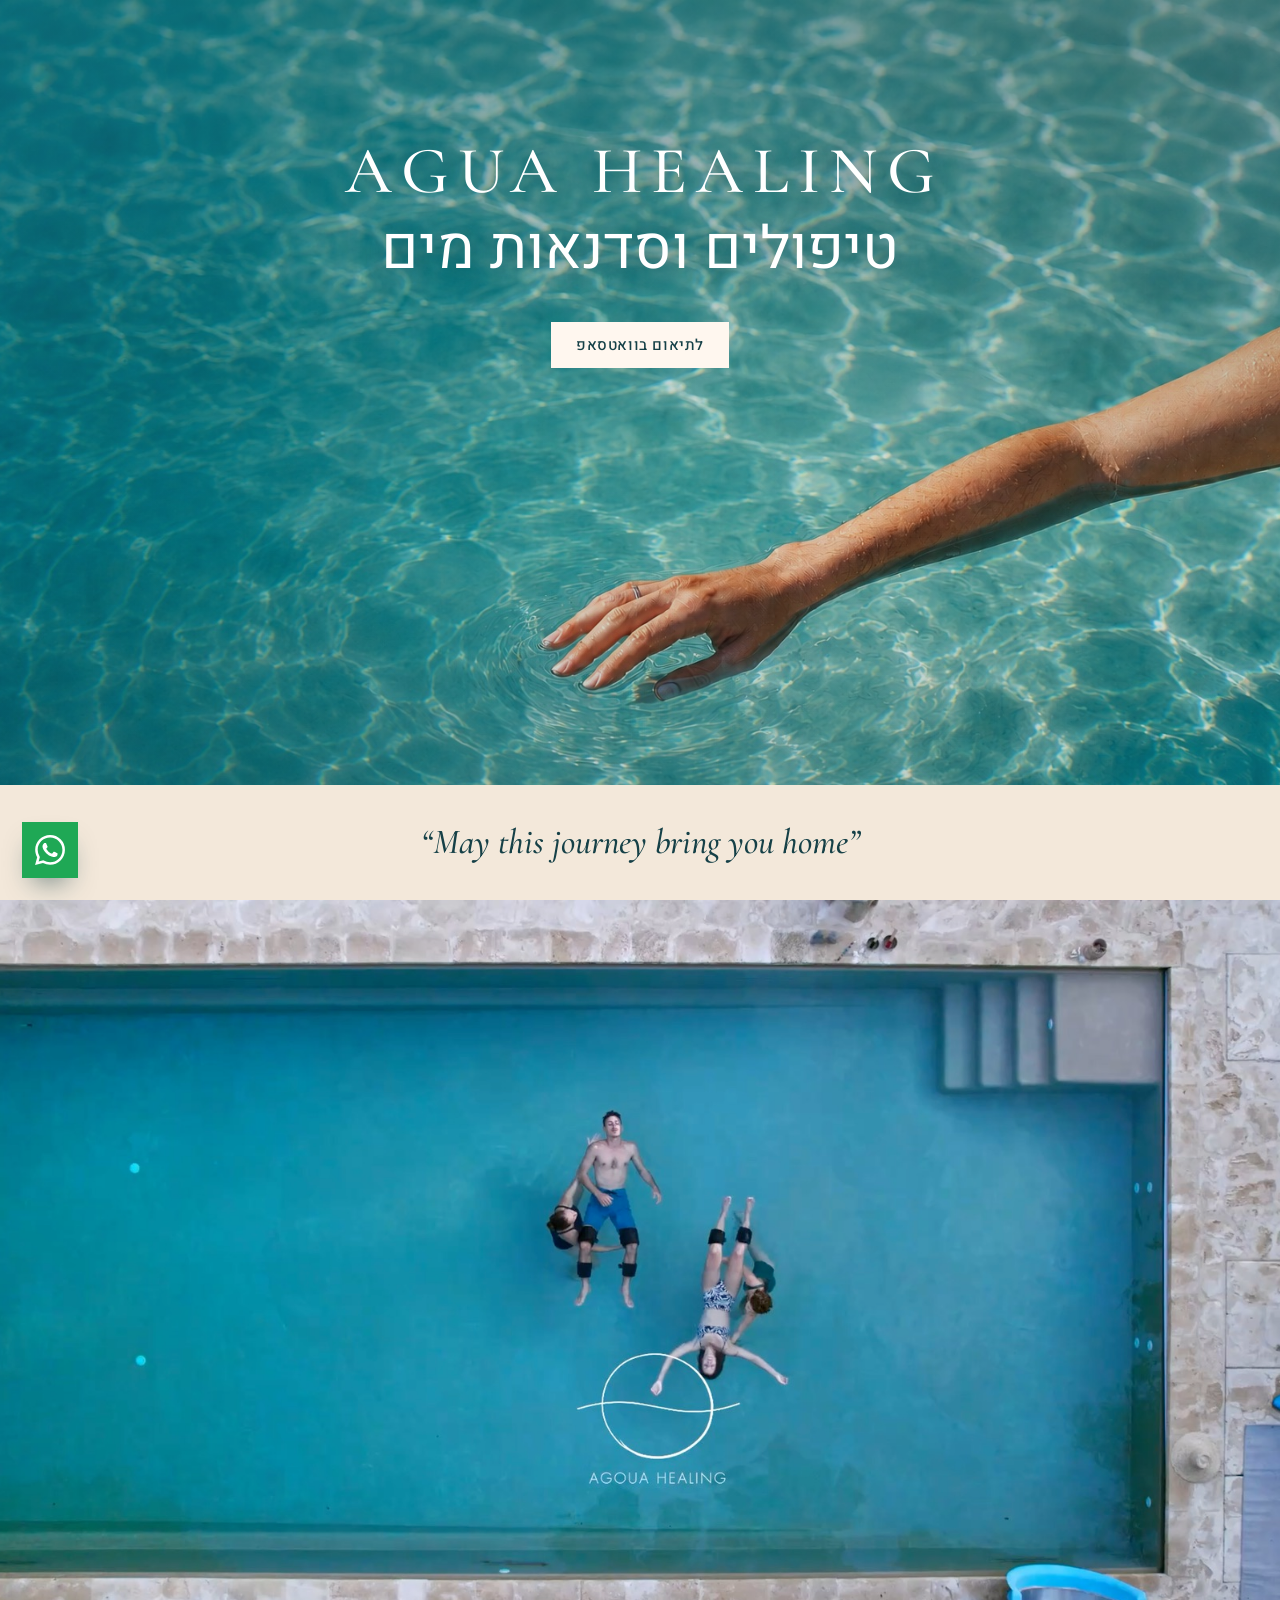
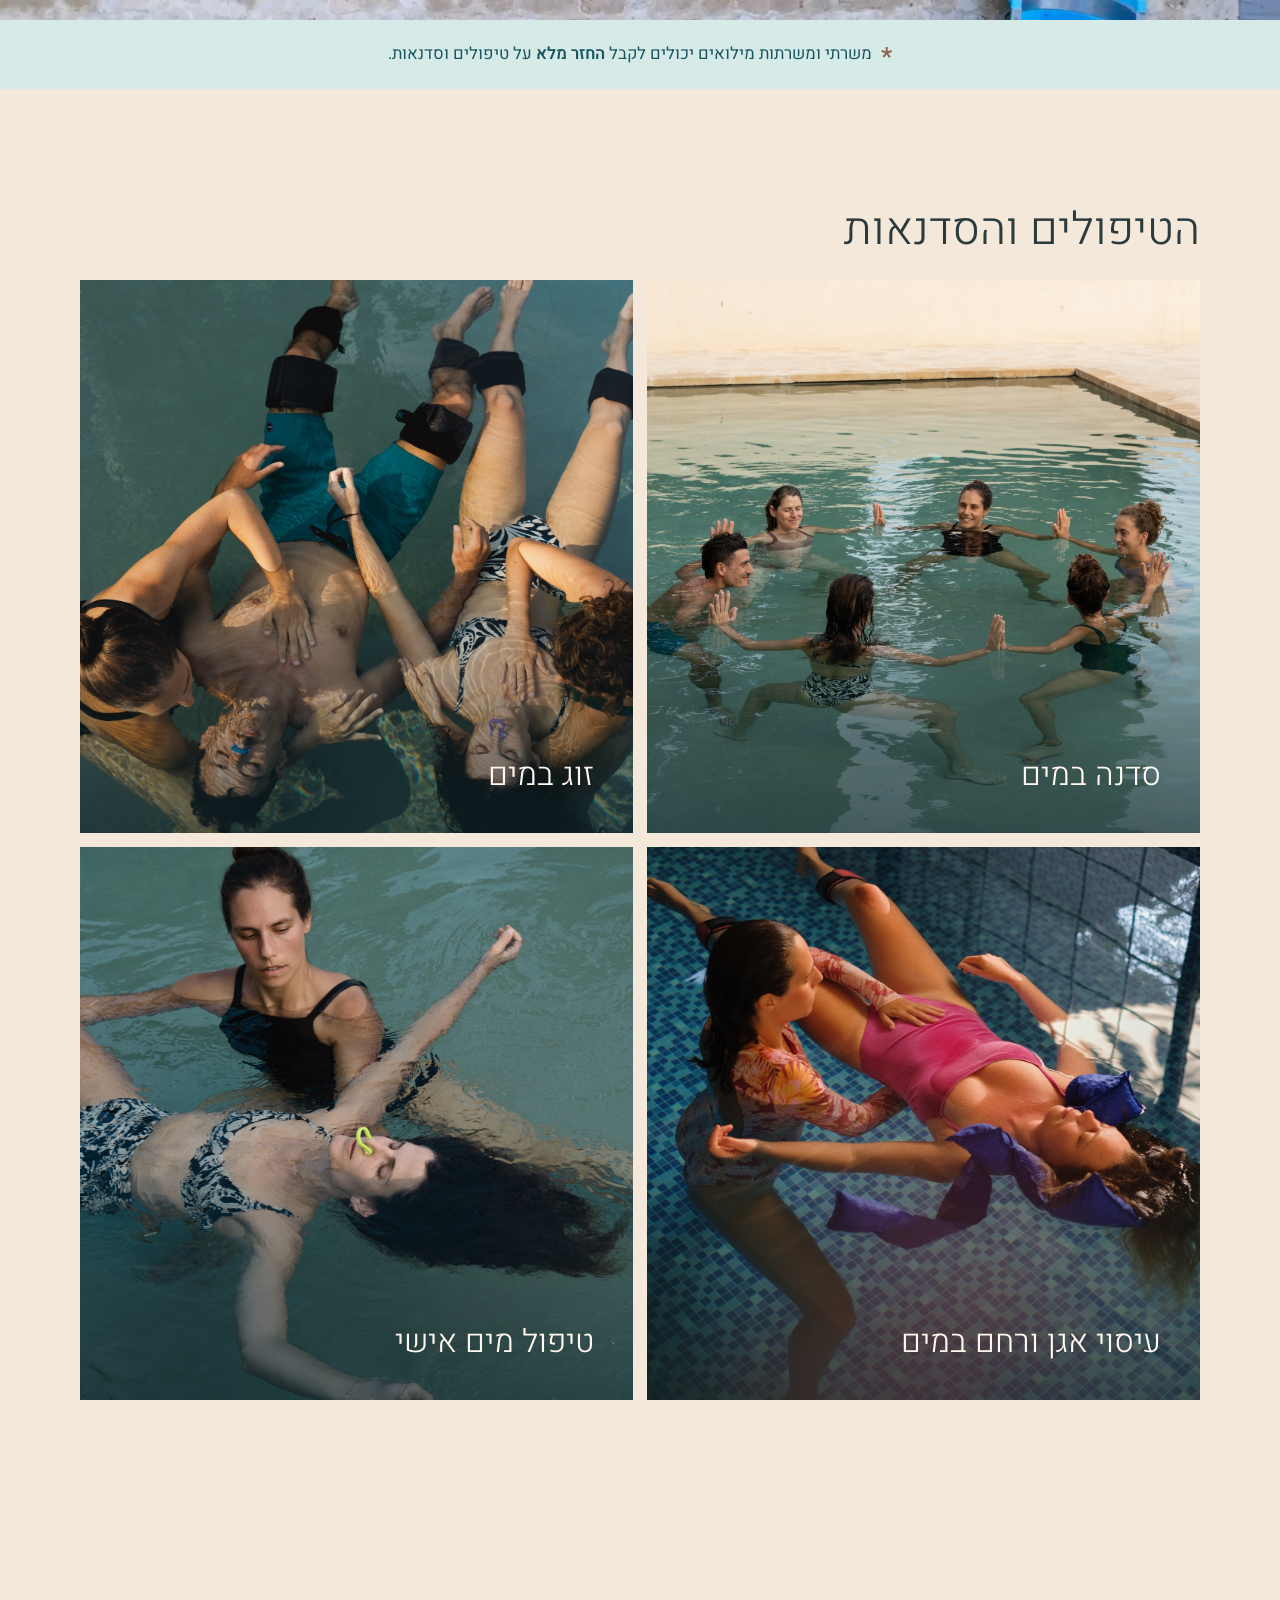
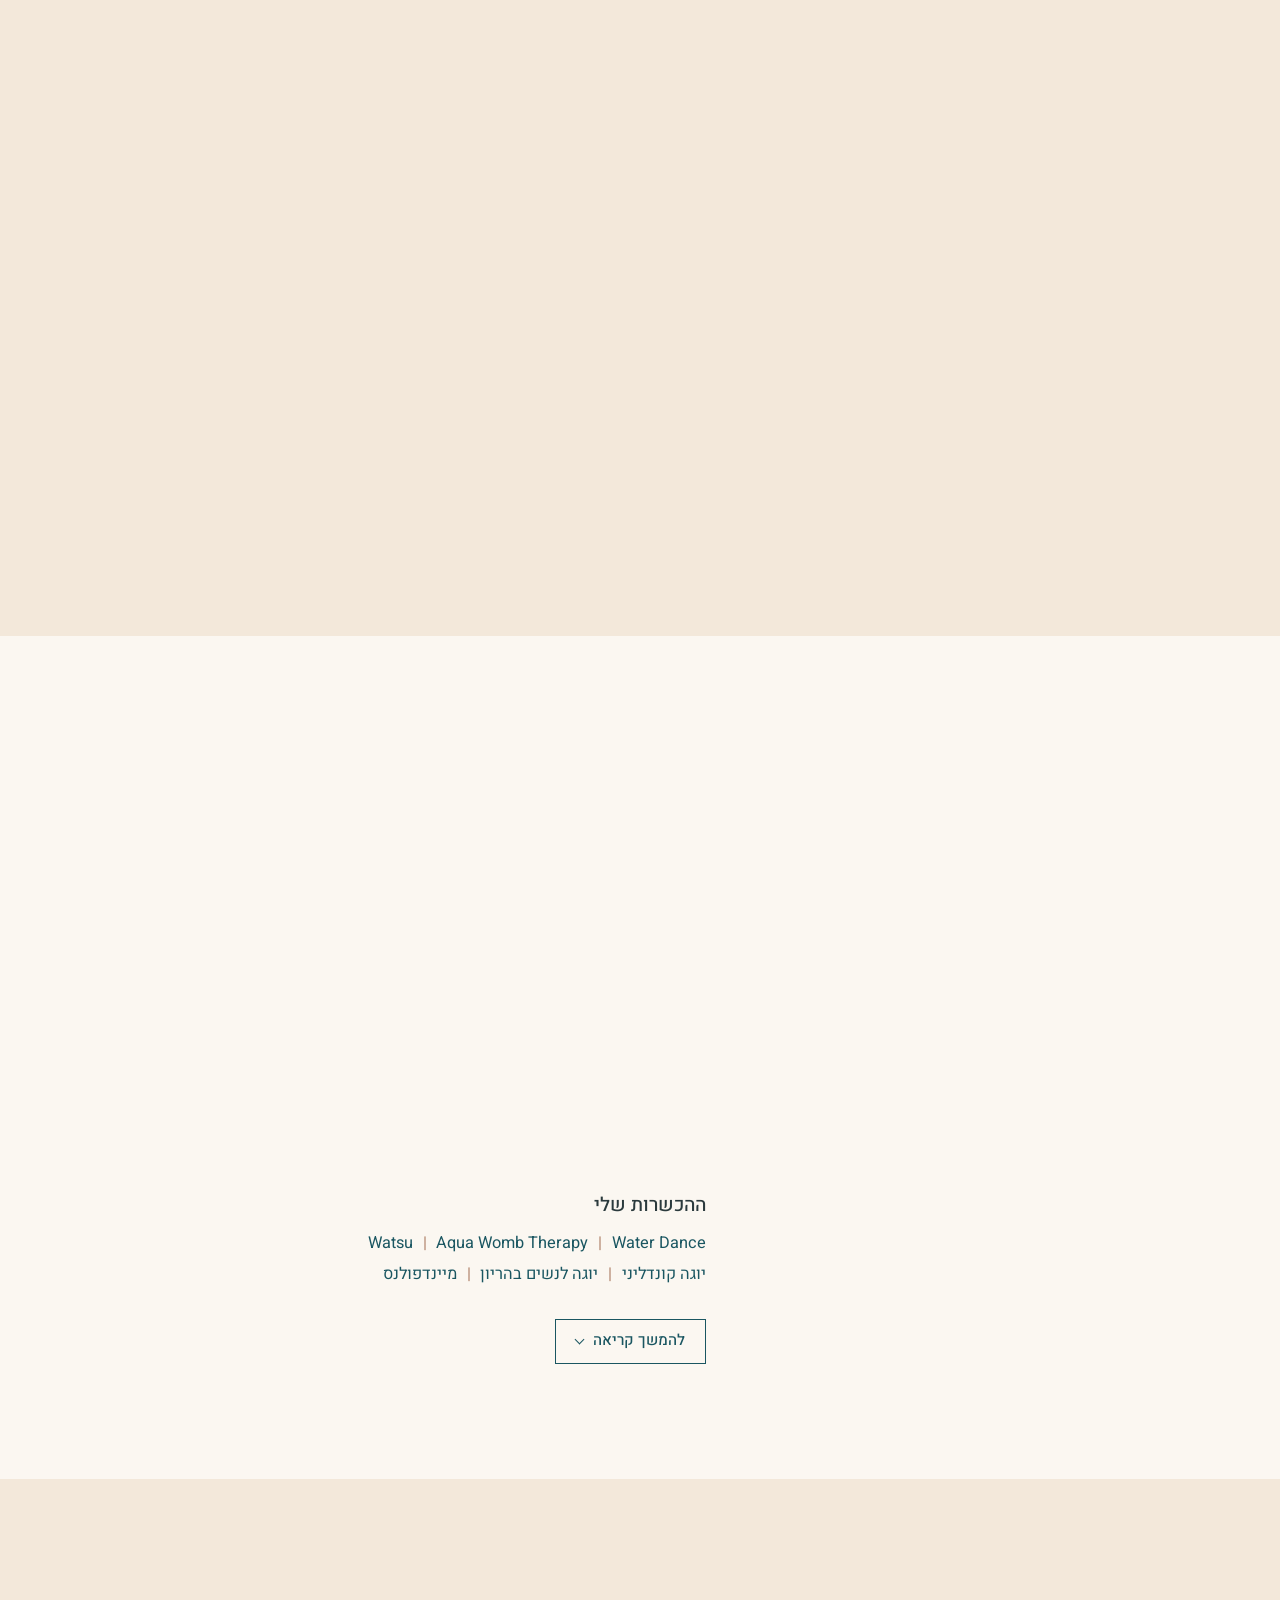
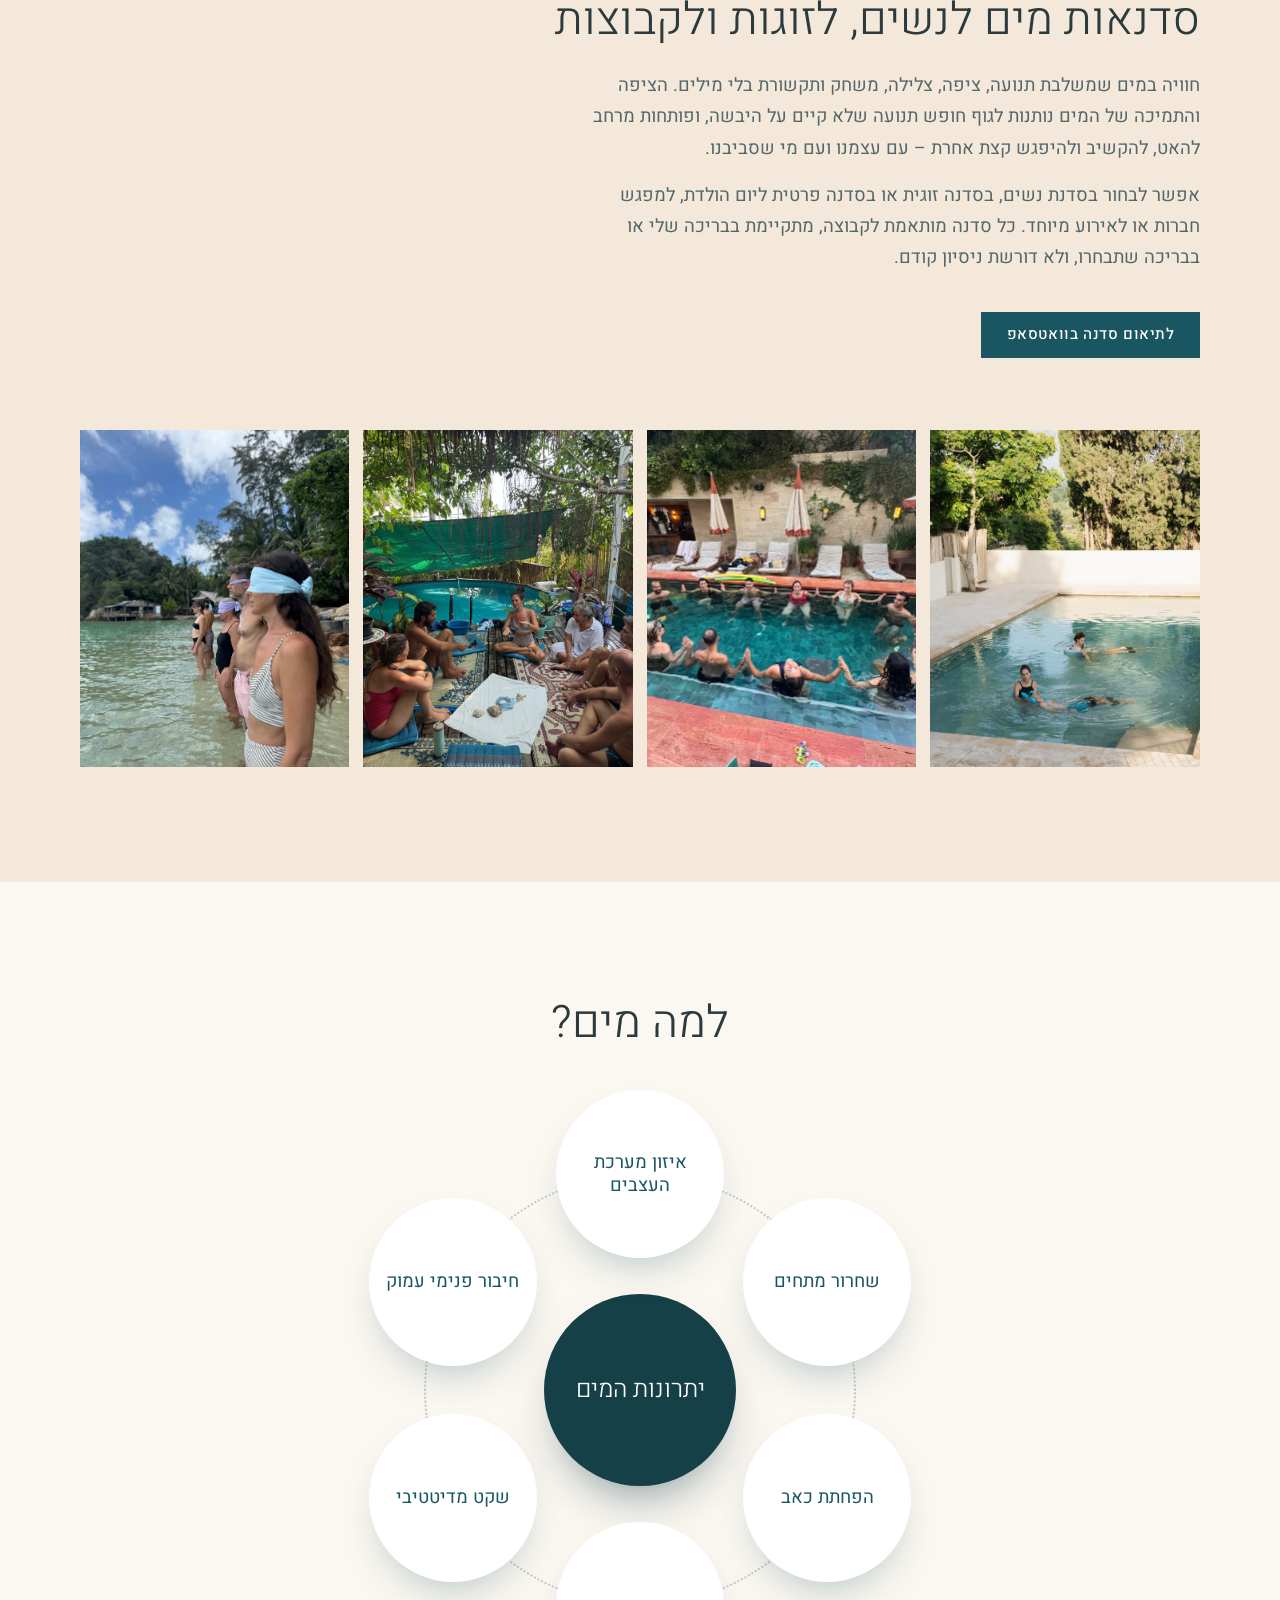
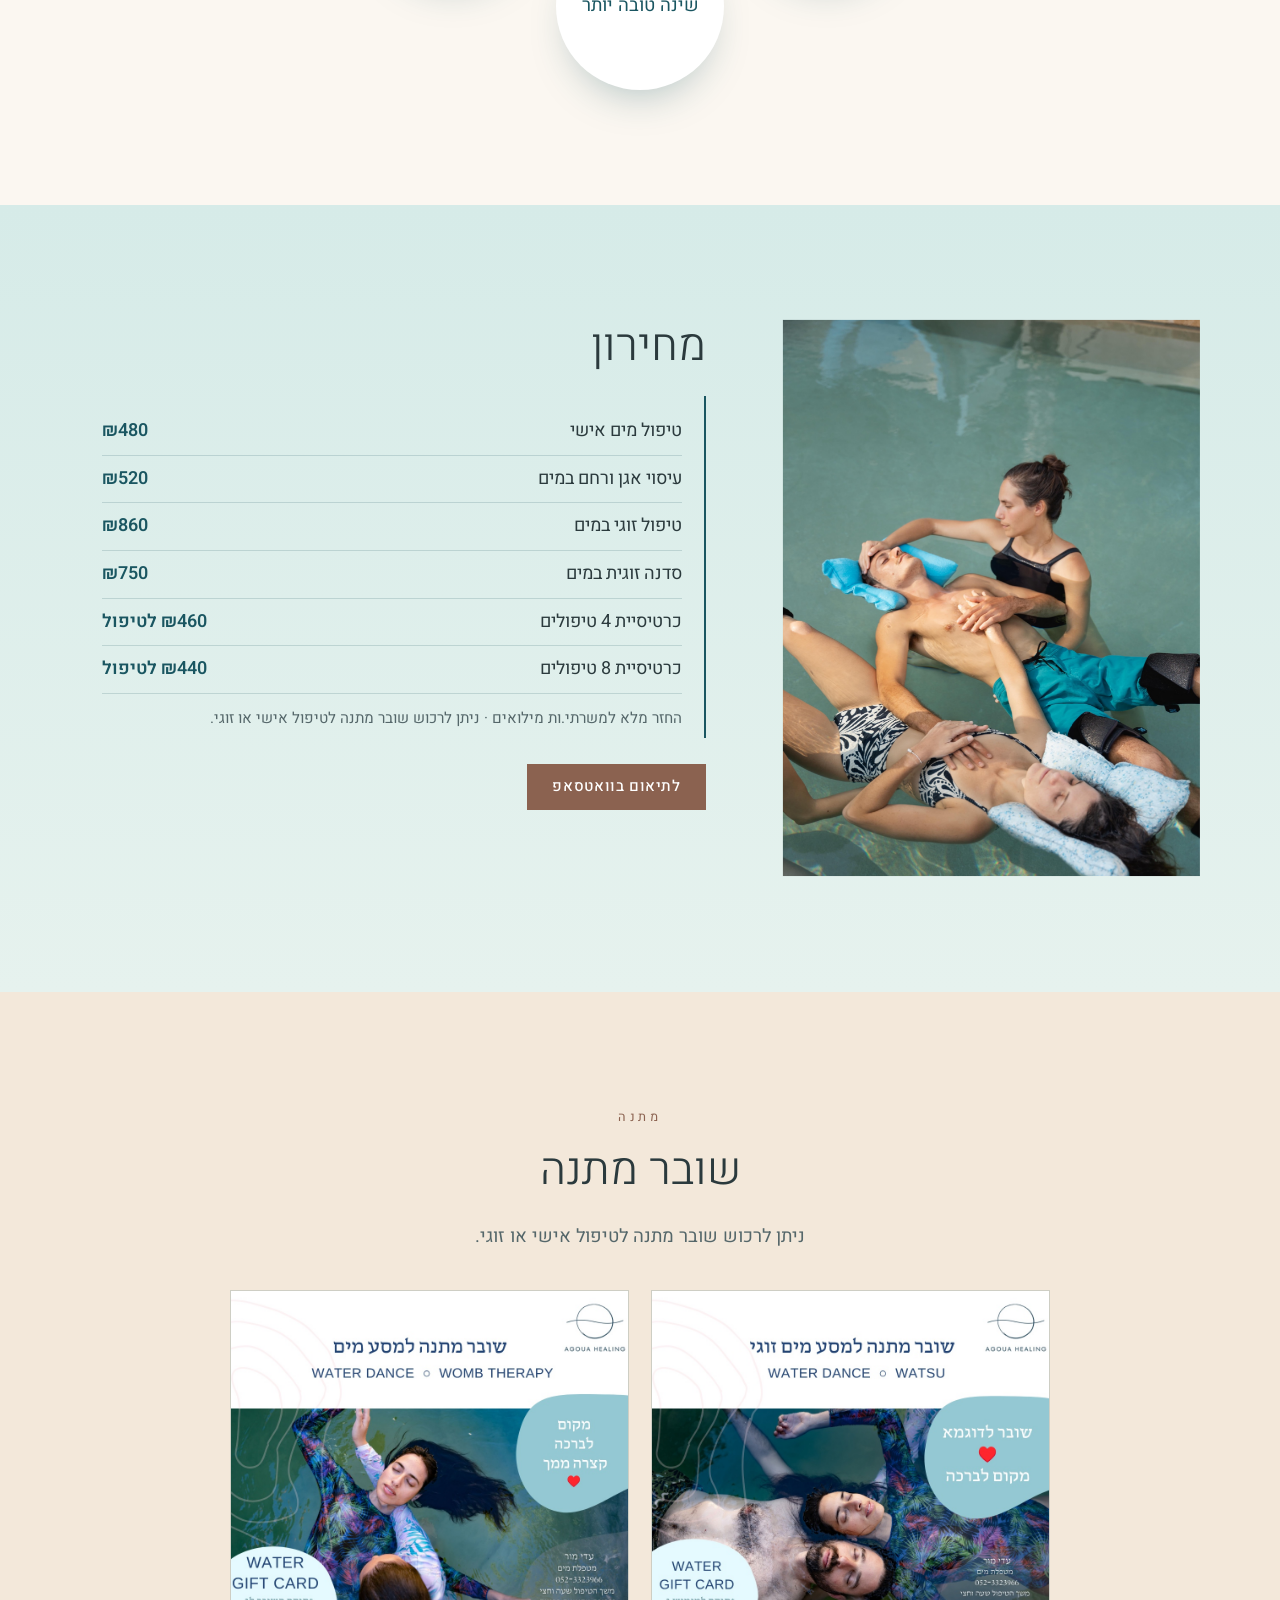
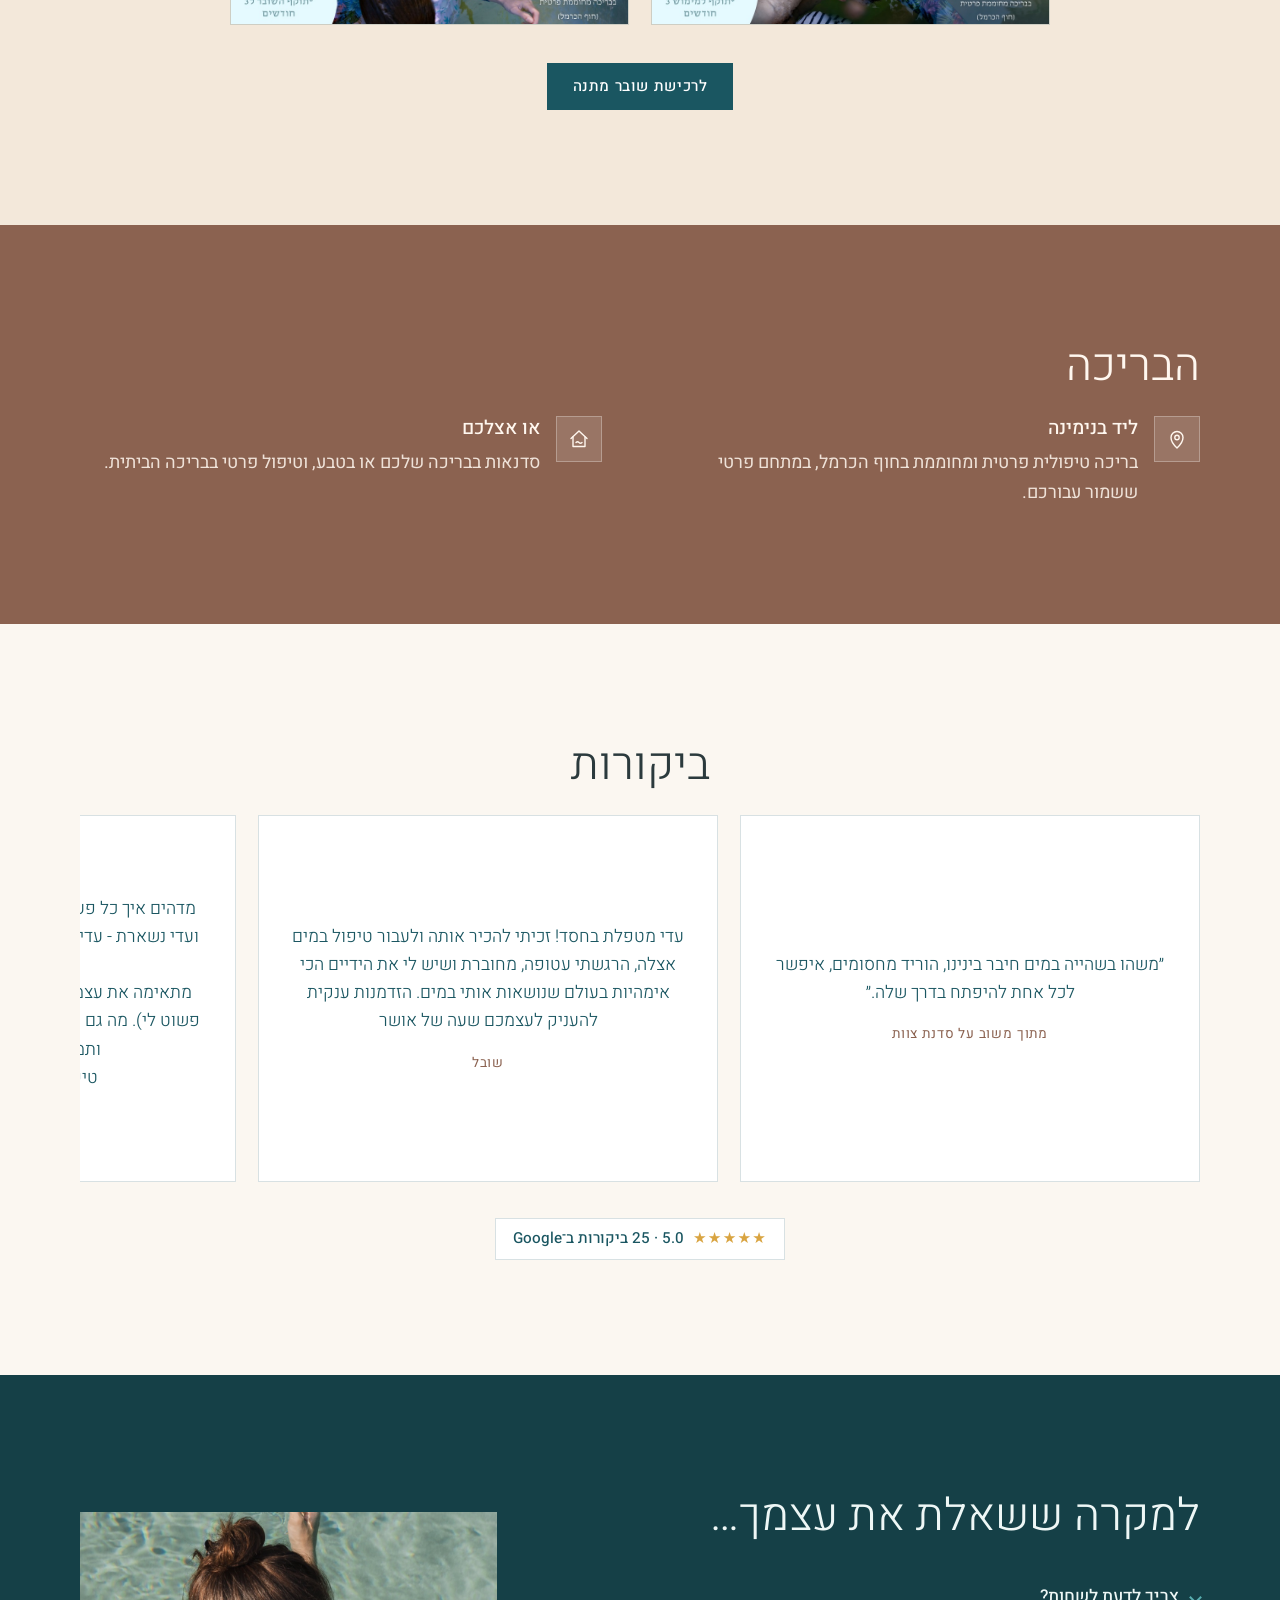
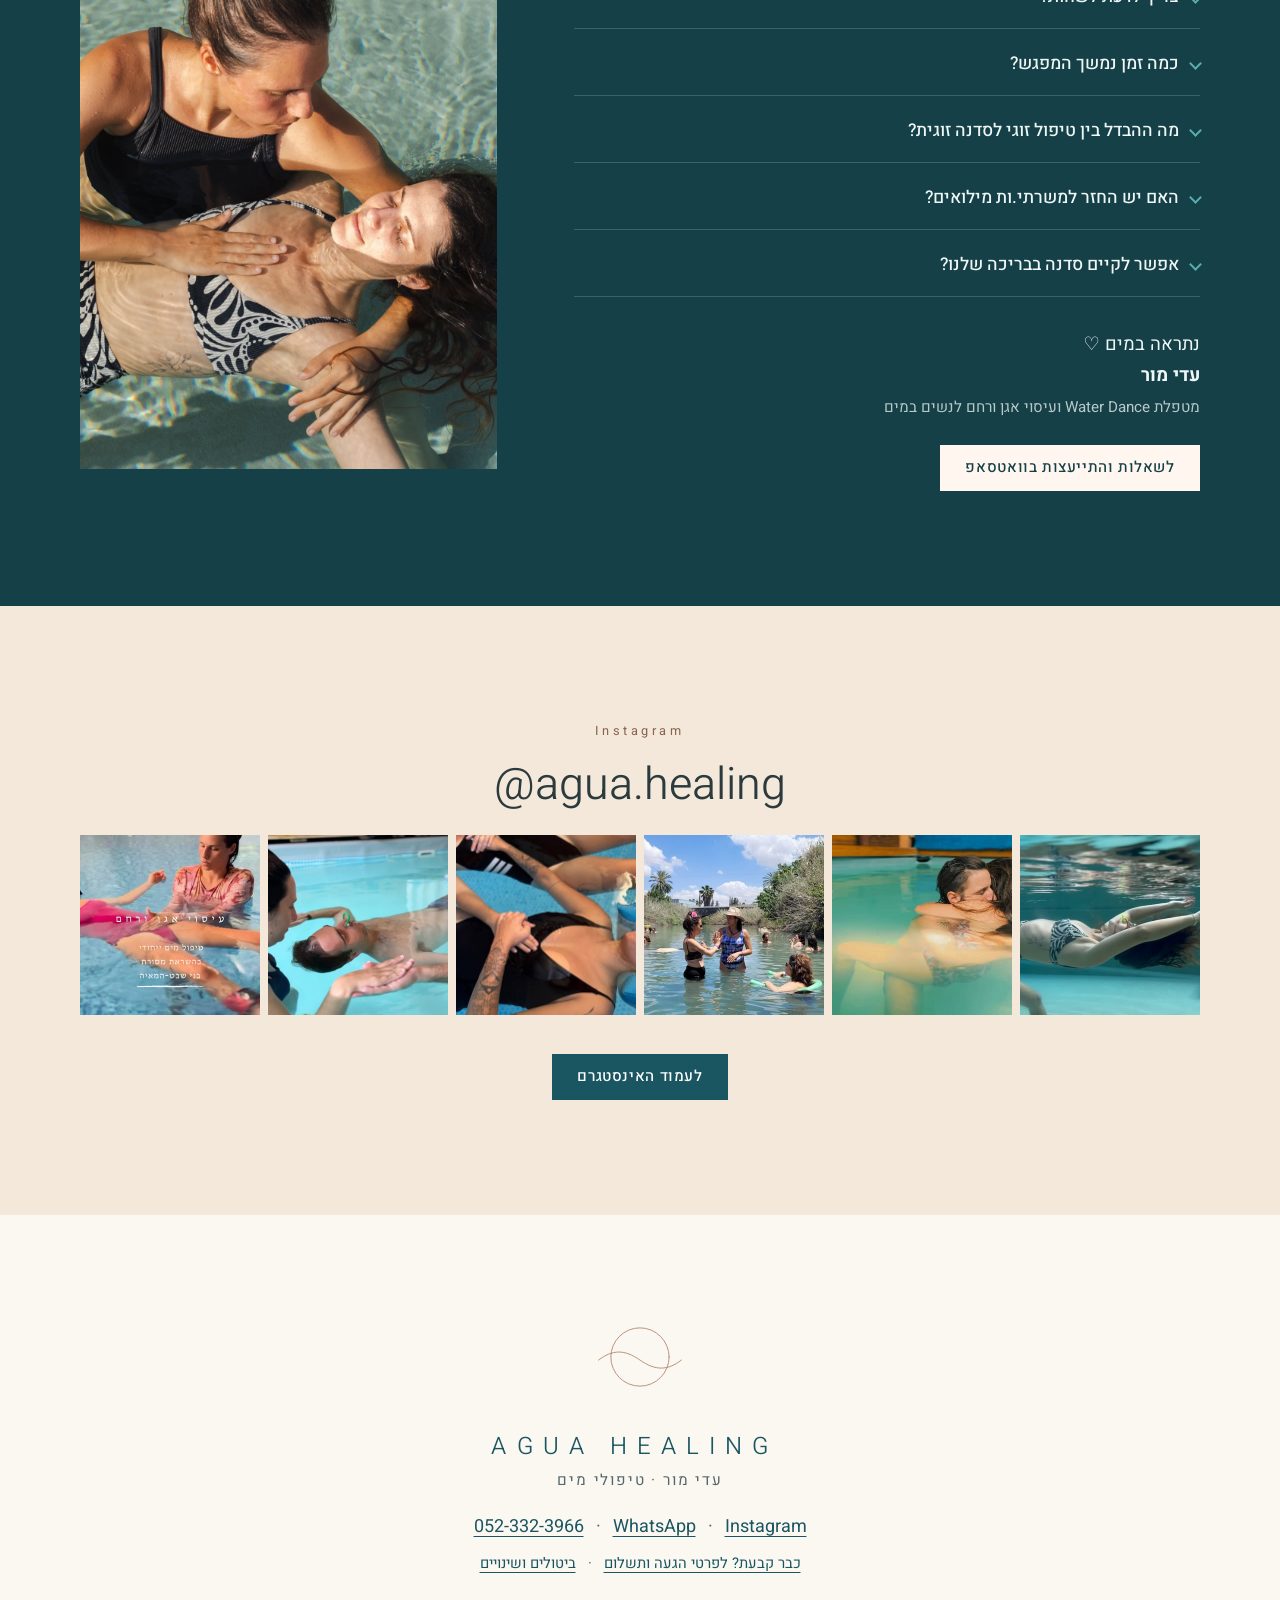
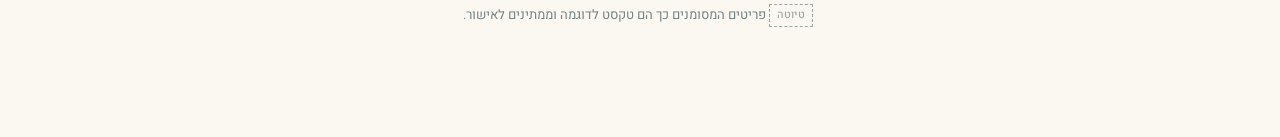
==== commit cdfe9160: "Deploy dev 15edd5d" ====
--- a/index.html
+++ b/index.html
@@ -11,7 +11,7 @@
   <link rel="preconnect" href="https://fonts.googleapis.com">
   <link rel="preconnect" href="https://fonts.gstatic.com" crossorigin>
   <link href="https://fonts.googleapis.com/css2?family=Cormorant+Garamond:ital,wght@0,500;1,400;1,500&family=Heebo:wght@300;400;500;600;700&display=swap" rel="stylesheet">
-  <link rel="stylesheet" href="css/styles.css">
+  <link rel="stylesheet" href="css/styles.css?v=15edd5d">
   <script>
     (function (root) {
       root.classList.add('js');
@@ -59,8 +59,67 @@
       </div>
     </section>
 
+    <!-- ============ TREATMENTS ============ -->
+    <section class="section section--sand" id="treatments">
+      <div class="wrap">
+        <h2 class="reveal">הטיפולים והסדנאות</h2>
+        <div class="tiles">
+          <button class="tile reveal" type="button" style="--d:0" aria-haspopup="dialog" data-gallery="workshop-01 workshop-02 workshop-video.mp4 workshop-03 workshop-04 workshop-05 workshop-06 workshop-07 workshop-08 workshop-09 workshop-10">
+            <img src="assets/img/treat-workshop.jpg" alt="מעגל בסדנת מים" loading="lazy">
+            <span class="tile__title">סדנה במים</span>
+            <span class="tile__more" hidden>
+              <h3>סדנה במים</h3>
+              <p>מעגל נשים · רווקות · יום הולדת · גיבוש לצוות. כשעתיים – בבריכה שלי, שלכם או בטבע.</p>
+              <a class="btn btn--light" href="#workshops" data-close>עוד על הסדנאות</a>
+            </span>
+          </button>
+
+          <button class="tile reveal" type="button" style="--d:1" aria-haspopup="dialog" data-gallery="couple-01 couple-02 couple-03 couple-04 couple-05">
+            <img src="assets/img/treat-couple.jpg" alt="טיפול זוגי במים" loading="lazy">
+            <span class="tile__title">זוג במים</span>
+            <span class="tile__more" hidden>
+              <h3>זוג במים</h3>
+              <p>להרפות מהיומיום ולהיפגש דרך מימד המים. טיפול זוגי עם שתי מטפלות – או סדנה זוגית משותפת, בתנועה, ציפה ומשחקיות.</p>
+              <a class="btn btn--light" href="https://wa.me/972523323966?text=%D7%94%D7%99%D7%99%20%D7%A2%D7%93%D7%99%2C%20%D7%90%D7%A9%D7%9E%D7%97%20%D7%9C%D7%A4%D7%A8%D7%98%D7%99%D7%9D%20%D7%A2%D7%9C%20%D7%96%D7%95%D7%92%20%D7%91%D7%9E%D7%99%D7%9D" target="_blank" rel="noopener">לתיאום בוואטסאפ</a>
+            </span>
+          </button>
+
+          <button class="tile reveal" type="button" style="--d:0" aria-haspopup="dialog" data-gallery="womb-01 womb-02 womb-video-1.mp4 womb-03 womb-video-2.mp4 womb-05">
+            <img src="assets/img/treat-womb.jpg" alt="עיסוי אגן ורחם במים" loading="lazy">
+            <span class="tile__title">עיסוי אגן ורחם במים</span>
+            <span class="tile__more" hidden>
+              <h3>עיסוי אגן ורחם במים</h3>
+              <p>לנשים. ידע עתיק משבט המאיה וטכניקות טיפול במים – הזמנה לנוח, להתמלא ולהתחבר.</p>
+              <a class="btn btn--light" href="https://wa.me/972523323966?text=%D7%94%D7%99%D7%99%20%D7%A2%D7%93%D7%99%2C%20%D7%90%D7%A9%D7%9E%D7%97%20%D7%9C%D7%A4%D7%A8%D7%98%D7%99%D7%9D%20%D7%A2%D7%9C%20%D7%A2%D7%99%D7%A1%D7%95%D7%99%20%D7%90%D7%92%D7%9F%20%D7%95%D7%A8%D7%97%D7%9D%20%D7%91%D7%9E%D7%99%D7%9D" target="_blank" rel="noopener">לתיאום בוואטסאפ</a>
+            </span>
+          </button>
+
+          <button class="tile reveal" type="button" style="--d:1" aria-haspopup="dialog" data-gallery="personal-01 personal-02 personal-video.mp4 personal-03 personal-04 personal-06 personal-07">
+            <img src="assets/img/treat-personal.jpg" alt="טיפול מים אישי בציפה" loading="lazy">
+            <span class="tile__title">טיפול מים אישי</span>
+            <span class="tile__more" hidden>
+              <h3>טיפול מים אישי</h3>
+              <p>מסע בחזרה לעצמך. מסע מדיטטיבי ותנועתי בין ציפה לצלילה, דרך וואטסו, Water Dance והצללות – במרחב חם, מכיל וללא כוח כבידה.</p>
+              <a class="btn btn--light" href="https://wa.me/972523323966?text=%D7%94%D7%99%D7%99%20%D7%A2%D7%93%D7%99%2C%20%D7%90%D7%A9%D7%9E%D7%97%20%D7%9C%D7%A4%D7%A8%D7%98%D7%99%D7%9D%20%D7%A2%D7%9C%20%D7%98%D7%99%D7%A4%D7%95%D7%9C%20%D7%9E%D7%99%D7%9D%20%D7%90%D7%99%D7%A9%D7%99" target="_blank" rel="noopener">לתיאום בוואטסאפ</a>
+            </span>
+          </button>
+        </div>
+
+        <div class="cards cards--single">
+          <article class="card reveal" style="--d:2">
+            <img src="assets/img/treat-series.jpg" alt="טיפול מים תהליכי" loading="lazy" width="1466" height="2200">
+            <div class="card__body">
+              <h3>כרטיסיית טיפולים</h3>
+              <p>לטיפול תהליכי, שמעמיק ממפגש למפגש. כרטיסייה של 4 או 8 סשנים במחיר מיוחד.</p>
+              <a class="link" href="https://wa.me/972523323966?text=%D7%94%D7%99%D7%99%20%D7%A2%D7%93%D7%99%2C%20%D7%90%D7%A9%D7%9E%D7%97%20%D7%9C%D7%A4%D7%A8%D7%98%D7%99%D7%9D%20%D7%A2%D7%9C%20%D7%9B%D7%A8%D7%98%D7%99%D7%A1%D7%99%D7%99%D7%AA%20%D7%98%D7%99%D7%A4%D7%95%D7%9C%D7%99%D7%9D" target="_blank" rel="noopener">לתיאום בוואטסאפ</a>
+            </div>
+          </article>
+        </div>
+      </div>
+    </section>
+
     <!-- ============ ABOUT ============ -->
-    <section class="section section--sand" id="about">
+    <section class="section section--shell" id="about">
       <div class="wrap split split--about">
         <figure class="split__media reveal">
           <img src="assets/img/adi-about.jpg" alt="עדי מור מטפלת בבריכה" loading="lazy" width="1466" height="2200">
@@ -72,67 +131,58 @@
           <p class="lead lead--tight reveal">לאורך השנים למדתי מהמורים המובילים בארץ ובעולם, בעבודתי אני משלבת גישות שונות של עבודה במים, <b>תנועה, הצללות ונשימה</b>.</p>
           <p class="lead lead--tight reveal">אני מלווה נשים, זוגות וקבוצות בתהליכים של הקשבה לגוף, העמקת החיבור הפנימי וגילוי מרחב חדש של חלימה ותנועה דרך גוף ומים.</p>
           <p class="lead lead--close reveal">להאט, להקשיב פנימה ולפגוש את עצמנו מחדש.</p>
-          <ul class="methods reveal">
-            <li dir="ltr">Water Dance</li>
-            <li dir="ltr">Watsu</li>
-            <li dir="ltr">Aqua Womb Therapy</li>
-            <li>יוגה קונדליני</li>
-            <li>יוגה לנשים בהריון</li>
-            <li>מיינדפולנס</li>
-          </ul>
-        </div>
-      </div>
-    </section>
-
-    <!-- ============ TREATMENTS ============ -->
-    <section class="section section--shell" id="treatments">
-      <div class="wrap">
-        <h2 class="reveal">הטיפולים והסדנאות</h2>
-        <div class="cards">
-          <article class="card card--wide reveal">
-            <img src="assets/img/treat-workshop.jpg" alt="מעגל בסדנת מים" loading="lazy" width="2200" height="1901">
-            <div class="card__body">
-              <h3>סדנה במים</h3>
-              <p>מעגל נשים · רווקות · יום הולדת · גיבוש לצוות. כשעתיים – בבריכה שלי, שלכם או בטבע.</p>
-              <a class="link" href="#workshops">עוד על הסדנאות</a>
+          <!-- Her trainings as two lines of text, not as boxes that read like buttons. -->
+          <div class="training reveal">
+            <h3>ההכשרות שלי</h3>
+            <p><bdi>Water Dance</bdi><span class="sep">|</span><bdi>Aqua Womb Therapy</bdi><span class="sep">|</span><bdi>Watsu</bdi></p>
+            <p>יוגה קונדליני<span class="sep">|</span>יוגה לנשים בהריון<span class="sep">|</span>מיינדפולנס</p>
+          </div>
+          <!-- More about Adi, opened on request: her studies. -->
+          <details class="more reveal">
+            <summary><span class="more__open">להמשך קריאה</span><span class="more__close">הצגה מקוצרת</span></summary>
+            <div class="more__body">
+              <!-- Adi's studies, newest year first; each year once, with what she studied that year. -->
+              <ol class="cv">
+                <li style="--d:0">
+                  <span class="cv__year">2026</span>
+                  <ul>
+                    <li>אסיסטנטית בהכשרת מטפלות Aqua Womb Therapy</li>
+                    <li>השתלמות בעבודה עם טראומה במים</li>
+                    <li>הכשרת מטפלות בסובאדה – עיסוי אגן ורחם, גלית בראלי</li>
+                  </ul>
+                </li>
+                <li style="--d:1">
+                  <span class="cv__year">2024</span>
+                  <ul>
+                    <li><bdi>Water Dance:</bdi><br><bdi>Level 1, Level 2, Integration</bdi><br><bdi>(By Arjana)</bdi></li>
+                  </ul>
+                </li>
+                <li style="--d:2">
+                  <span class="cv__year">2023</span>
+                  <ul>
+                    <li>Aqua Womb Therapy – עיסוי אגן ורחם לנשים במים</li>
+                    <li>הכשרת מורות ליוגה בהיריון, יעל אלחנן</li>
+                    <li>השתלמות יוגה קונדליני לעבודה עם טראומה (KRI)</li>
+                  </ul>
+                </li>
+                <li style="--d:3">
+                  <span class="cv__year">2022</span>
+                  <ul>
+                    <li>Aguahara, Level 1</li>
+                    <li>Watsu, Level 1</li>
+                    <li>יוגה קונדליני, Level 2 (KRI)</li>
+                  </ul>
+                </li>
+                <li style="--d:4">
+                  <span class="cv__year">2020</span>
+                  <ul>
+                    <li>יוגה קונדליני, Level 1 ו-Level 2 (KRI)</li>
+                    <li>הכשרת מדריכות מיינדפולנס לילדים ולנוער</li>
+                  </ul>
+                </li>
+              </ol>
             </div>
-          </article>
-
-          <article class="card card--wide reveal" style="--d:1">
-            <img src="assets/img/treat-couple.jpg" alt="טיפול זוגי במים" loading="lazy" width="1466" height="2200">
-            <div class="card__body">
-              <h3>זוג במים</h3>
-              <p>להרפות מהיומיום ולהיפגש דרך מימד המים. טיפול זוגי עם שתי מטפלות – או סדנה זוגית משותפת, בתנועה, ציפה ומשחקיות.</p>
-              <a class="link" href="https://wa.me/972523323966?text=%D7%94%D7%99%D7%99%20%D7%A2%D7%93%D7%99%2C%20%D7%90%D7%A9%D7%9E%D7%97%20%D7%9C%D7%A4%D7%A8%D7%98%D7%99%D7%9D%20%D7%A2%D7%9C%20%D7%96%D7%95%D7%92%20%D7%91%D7%9E%D7%99%D7%9D" target="_blank" rel="noopener">לתיאום בוואטסאפ</a>
-            </div>
-          </article>
-
-          <article class="card reveal">
-            <img src="assets/img/treat-womb.jpg" alt="עיסוי אגן ורחם במים" loading="lazy" width="1466" height="2200">
-            <div class="card__body">
-              <h3>עיסוי אגן ורחם במים</h3>
-              <p>לנשים. ידע עתיק משבט המאיה וטכניקות טיפול במים – הזמנה לנוח, להתמלא ולהתחבר.</p>
-              <a class="link" href="https://wa.me/972523323966?text=%D7%94%D7%99%D7%99%20%D7%A2%D7%93%D7%99%2C%20%D7%90%D7%A9%D7%9E%D7%97%20%D7%9C%D7%A4%D7%A8%D7%98%D7%99%D7%9D%20%D7%A2%D7%9C%20%D7%A2%D7%99%D7%A1%D7%95%D7%99%20%D7%90%D7%92%D7%9F%20%D7%95%D7%A8%D7%97%D7%9D%20%D7%91%D7%9E%D7%99%D7%9D" target="_blank" rel="noopener">לתיאום בוואטסאפ</a>
-            </div>
-          </article>
-
-          <article class="card reveal" style="--d:1">
-            <img src="assets/img/treat-personal.jpg" alt="טיפול מים אישי בציפה" loading="lazy" width="1466" height="2200">
-            <div class="card__body">
-              <h3>טיפול מים אישי</h3>
-              <p>מסע בחזרה לעצמך. מסע מדיטטיבי ותנועתי בין ציפה לצלילה, דרך וואטסו, Water Dance והצללות – במרחב חם, מכיל וללא כוח כבידה.</p>
-              <a class="link" href="https://wa.me/972523323966?text=%D7%94%D7%99%D7%99%20%D7%A2%D7%93%D7%99%2C%20%D7%90%D7%A9%D7%9E%D7%97%20%D7%9C%D7%A4%D7%A8%D7%98%D7%99%D7%9D%20%D7%A2%D7%9C%20%D7%98%D7%99%D7%A4%D7%95%D7%9C%20%D7%9E%D7%99%D7%9D%20%D7%90%D7%99%D7%A9%D7%99" target="_blank" rel="noopener">לתיאום בוואטסאפ</a>
-            </div>
-          </article>
-
-          <article class="card reveal" style="--d:2">
-            <img src="assets/img/treat-series.jpg" alt="טיפול מים תהליכי" loading="lazy" width="1466" height="2200">
-            <div class="card__body">
-              <h3>כרטיסיית טיפולים</h3>
-              <p>לטיפול תהליכי, שמעמיק ממפגש למפגש. כרטיסייה של 4 או 8 סשנים במחיר מיוחד.</p>
-              <a class="link" href="https://wa.me/972523323966?text=%D7%94%D7%99%D7%99%20%D7%A2%D7%93%D7%99%2C%20%D7%90%D7%A9%D7%9E%D7%97%20%D7%9C%D7%A4%D7%A8%D7%98%D7%99%D7%9D%20%D7%A2%D7%9C%20%D7%9B%D7%A8%D7%98%D7%99%D7%A1%D7%99%D7%99%D7%AA%20%D7%98%D7%99%D7%A4%D7%95%D7%9C%D7%99%D7%9D" target="_blank" rel="noopener">לתיאום בוואטסאפ</a>
-            </div>
-          </article>
+          </details>
         </div>
       </div>
     </section>
@@ -362,6 +412,12 @@
     <svg viewBox="0 0 24 24"><path d="M17.472 14.382c-.297-.149-1.758-.867-2.03-.967-.273-.099-.471-.148-.67.15-.197.297-.767.966-.94 1.164-.173.199-.347.223-.644.075-.297-.15-1.255-.463-2.39-1.475-.883-.788-1.48-1.761-1.653-2.059-.173-.297-.018-.458.13-.606.134-.133.298-.347.446-.52.149-.174.198-.298.298-.497.099-.198.05-.371-.025-.52-.075-.149-.669-1.612-.916-2.207-.242-.579-.487-.5-.669-.51-.173-.008-.371-.01-.57-.01-.198 0-.52.074-.792.372-.272.297-1.04 1.016-1.04 2.479 0 1.462 1.065 2.875 1.213 3.074.149.198 2.096 3.2 5.077 4.487.709.306 1.262.489 1.694.625.712.227 1.36.195 1.871.118.571-.085 1.758-.719 2.006-1.413.248-.694.248-1.289.173-1.413-.074-.124-.272-.198-.57-.347m-5.421 7.403h-.004a9.87 9.87 0 01-5.031-1.378l-.361-.214-3.741.982.998-3.648-.235-.374a9.86 9.86 0 01-1.51-5.26c.001-5.45 4.436-9.884 9.888-9.884 2.64 0 5.122 1.03 6.988 2.898a9.825 9.825 0 012.893 6.994c-.003 5.45-4.437 9.884-9.885 9.884m8.413-18.297A11.815 11.815 0 0012.05 0C5.495 0 .16 5.335.157 11.892c0 2.096.547 4.142 1.588 5.945L.057 24l6.305-1.654a11.882 11.882 0 005.683 1.448h.005c6.554 0 11.89-5.335 11.893-11.893a11.821 11.821 0 00-3.48-8.413z"/></svg>
   </a>
 
-  <script src="js/main.js"></script>
+  <div class="zoom" role="dialog" aria-modal="true" aria-label="פרטי הטיפול" hidden>
+    <div class="zoom__slides"></div>
+    <div class="zoom__dots" aria-hidden="true"></div>
+    <div class="zoom__text"></div>
+    <button class="zoom__close" type="button" aria-label="סגירה">&times;</button>
+  </div>
+  <script src="js/main.js?v=15edd5d"></script>
 </body>
 </html>
--- a/css/styles.css
+++ b/css/styles.css
@@ -134,11 +134,31 @@
 
 /* ---------- about ---------- */
 .split--about { align-items: center; }
+/* her trainings: two lines of names with thin clay separators, no boxes */
+.training { margin-top: 2.2rem; max-width: 34rem; }
+.training h3 { margin-bottom: .6rem; }
+/* each line stays whole; on a narrow phone the text gets a little smaller instead of wrapping */
+.training p { color: var(--lagoon); font-size: clamp(.82rem, 4.1vw, 1.02rem); line-height: 1.9; white-space: nowrap; }
+.training .sep { margin-inline: .6em; color: var(--clay); }
+/* "more about Adi": a small outlined toggle that opens a few more paragraphs */
+.more { margin-top: 1.8rem; max-width: 34rem; }
+.more summary { display: inline-flex; align-items: center; gap: .7em; padding: .55em 1.3em; border: 1px solid var(--lagoon); color: var(--lagoon); font-size: .95rem; font-weight: 500; cursor: pointer; list-style: none; transition: background .25s, color .25s; }
+.more summary::-webkit-details-marker { display: none; }
+.more summary:hover { background: var(--lagoon); color: #fff; }
+.more summary::after { content: ""; width: 7px; height: 7px; border-inline-start: 1.5px solid currentColor; border-bottom: 1.5px solid currentColor; transform: translateY(-2px) rotate(45deg); }
+.more[open] summary::after { transform: translateY(2px) rotate(225deg); }
+.more__close, .more[open] .more__open { display: none; }
+.more[open] .more__close { display: inline; }
+.more__body { padding-top: 1.2rem; color: var(--ink-soft); }
+/* her studies: the year in a narrow column, then what she studied */
+.cv > li { display: grid; grid-template-columns: 3.4em 1fr; gap: .8em; padding: .7rem 0; border-bottom: 1px solid var(--line); font-size: .98rem; line-height: 1.5; }
+.cv ul li + li { margin-top: .35rem; }
+/* when the list opens, the years come in one after another, like the rest of the page */
+.more[open] .cv > li { animation: rise-in .8s var(--ease) both; animation-delay: calc(var(--d, 0) * 110ms + 60ms); }
+@keyframes rise-in { from { opacity: 0; transform: translateY(22px); } }
+.cv__year { color: var(--clay-dark); font-weight: 600; font-variant-numeric: tabular-nums; }
 /* the line under her name sits close to it */
 .role { margin: -.9rem 0 1.4rem; color: var(--clay-dark); font-weight: 500; letter-spacing: .02em; }
-/* equal boxes in full rows (3 x 2, or 2 x 3 on a phone), so no box is left alone on a line */
-.methods { display: grid; grid-template-columns: repeat(3, 1fr); gap: 8px; max-width: 34rem; }
-.methods li { display: grid; place-items: center; min-height: 3.2em; padding: .4em .6em; border: 1px solid var(--line); font-size: .9rem; letter-spacing: .03em; line-height: 1.3; color: var(--lagoon); text-align: center; }
 
 /* ---------- cards ---------- */
 .cards { display: grid; grid-template-columns: repeat(6, 1fr); gap: 22px; }
@@ -299,7 +319,7 @@
    animated elements), .fdpiece is one animated element, which replays the entrance motion.
    The real elements underneath are kept at rest so they can be measured and rendered. */
 .fd .reveal, .fd .load { opacity: 1 !important; transform: none !important; animation: none !important; transition: none !important; }
-.fd .faq details p { animation: none; }
+.fd .faq details p, .fd .more[open] .cv > li { animation: none; }
 /* the renderer reads this arrow mid-turn if it is still transitioning when a question is tapped */
 .fd .faq summary::before { transition: none; }
 /* each circle is cut out as its own piece, which would crop a soft shadow into a square */
@@ -325,6 +345,7 @@
 @media (prefers-reduced-motion: reduce) {
   html { scroll-behavior: auto; }
   .js .load, .js .reveal { opacity: 1; transform: none; animation: none; transition: none; }
+  .more[open] .cv > li { animation: none; }
 }
 
 /* ---------- responsive ---------- */
@@ -332,7 +353,6 @@
   .split, .split--faq { grid-template-columns: 1fr; }
   .card, .card--wide { grid-column: span 6; }
   .trio, .duo, .duo--3, .options, .vouchers { grid-template-columns: 1fr; }
-  .methods { grid-template-columns: repeat(2, 1fr); max-width: none; }
   .insta__grid { grid-template-columns: repeat(3, 1fr); }
   .section--photo { background-attachment: scroll; }
   .section--aqua .split__media { position: static; }
@@ -355,3 +375,38 @@
   .hero__nav .btn, .mapcard__actions .btn { width: 100%; }
   .mapcard__actions { width: 100%; }
 }
+
+/* ---------- treatment tiles + full-screen detail ---------- */
+.tiles { display: grid; grid-template-columns: repeat(2, 1fr); gap: 14px; }
+.tile { position: relative; display: block; padding: 0; border: 0; background: var(--sand); overflow: hidden; aspect-ratio: 4 / 5; cursor: pointer; font: inherit; color: #fff7ef; text-align: start; }
+.tile img { position: absolute; inset: 0; width: 100%; height: 100%; object-fit: cover; transition: transform 1.2s var(--ease); }
+.tile:hover img { transform: scale(1.04); }
+.tile::after { content: ""; position: absolute; inset: 0; background: linear-gradient(to top, rgba(10, 35, 40, .55), rgba(10, 35, 40, 0) 45%); }
+.tile__title { position: absolute; z-index: 1; inset-inline: 7%; bottom: 7%; font-size: clamp(1.25rem, 3.2vw, 2rem); font-weight: 300; line-height: 1.2; }
+.tile:focus-visible { outline: 3px solid var(--pool); outline-offset: 3px; }
+.cards--single { margin-top: 14px; }
+.cards--single .card { grid-column: 1 / -1; }
+
+.zoom { position: fixed; inset: 0; z-index: 100; background: var(--deep); color: #fff7ef; overflow: hidden; }
+.zoom[hidden] { display: none; }
+.zoom { touch-action: pan-y; }
+.zoom__slides { position: absolute; inset: 0; }
+.zoom__slides :is(img, video) { position: absolute; inset: 0; width: 100%; height: 100%; object-fit: cover; opacity: 0; transition: opacity .9s var(--ease); }
+.zoom__slides .is-on { opacity: 1; }
+.zoom__dots { position: absolute; z-index: 3; top: 30px; inset-inline: 0; display: flex; justify-content: center; gap: 8px; pointer-events: none; }
+.zoom__dots i { width: 7px; height: 7px; border-radius: 50%; background: rgba(255, 247, 239, .45); transition: background .4s, transform .4s; }
+.zoom__dots i.is-on { background: #fff7ef; transform: scale(1.3); }
+.zoom::before { content: ""; position: absolute; inset: 0; z-index: 1; background: linear-gradient(to top, rgba(10, 35, 40, .88), rgba(10, 35, 40, .25) 60%, rgba(10, 35, 40, .1)); }
+.zoom__text { position: absolute; z-index: 2; inset-inline: 0; bottom: 0; max-width: 680px; padding: 0 clamp(24px, 6vw, 72px) clamp(36px, 7vh, 72px); display: flex; flex-direction: column; align-items: flex-start; gap: 1rem; opacity: 0; transform: translateY(20px); transition: opacity .6s var(--ease) .25s, transform .6s var(--ease) .25s; }
+.zoom__text h3 { font-size: clamp(1.8rem, 5vw, 3rem); font-weight: 300; line-height: 1.15; }
+.zoom__text p { font-size: clamp(1.02rem, 2.4vw, 1.2rem); line-height: 1.7; font-weight: 300; }
+.zoom__text .btn { margin-top: .4rem; }
+.zoom.is-open .zoom__text { opacity: 1; transform: none; }
+.zoom__close { position: absolute; z-index: 3; top: 16px; right: 16px; width: 48px; height: 48px; border: 1px solid rgba(255, 247, 239, .6); border-radius: 50%; background: rgba(10, 35, 40, .35); color: #fff7ef; font-size: 2rem; line-height: 1; cursor: pointer; }
+.zoom__close:hover { background: rgba(10, 35, 40, .6); }
+.zoom__close:focus-visible { outline: 3px solid var(--pool); outline-offset: 3px; }
+.zoom { transition: clip-path .55s var(--ease); }
+@media (prefers-reduced-motion: reduce) { .zoom, .zoom__text { transition: none; } }
+@media (max-width: 520px) { .tiles { gap: 10px; } .cards--single { margin-top: 10px; } }
+@media (min-width: 900px) { .tile { aspect-ratio: 1 / 1; } }
+@media (min-width: 900px) { .cards--single .card { flex-direction: row; } .cards--single .card img { width: 42%; aspect-ratio: auto; } .cards--single .card__body { justify-content: center; } }
